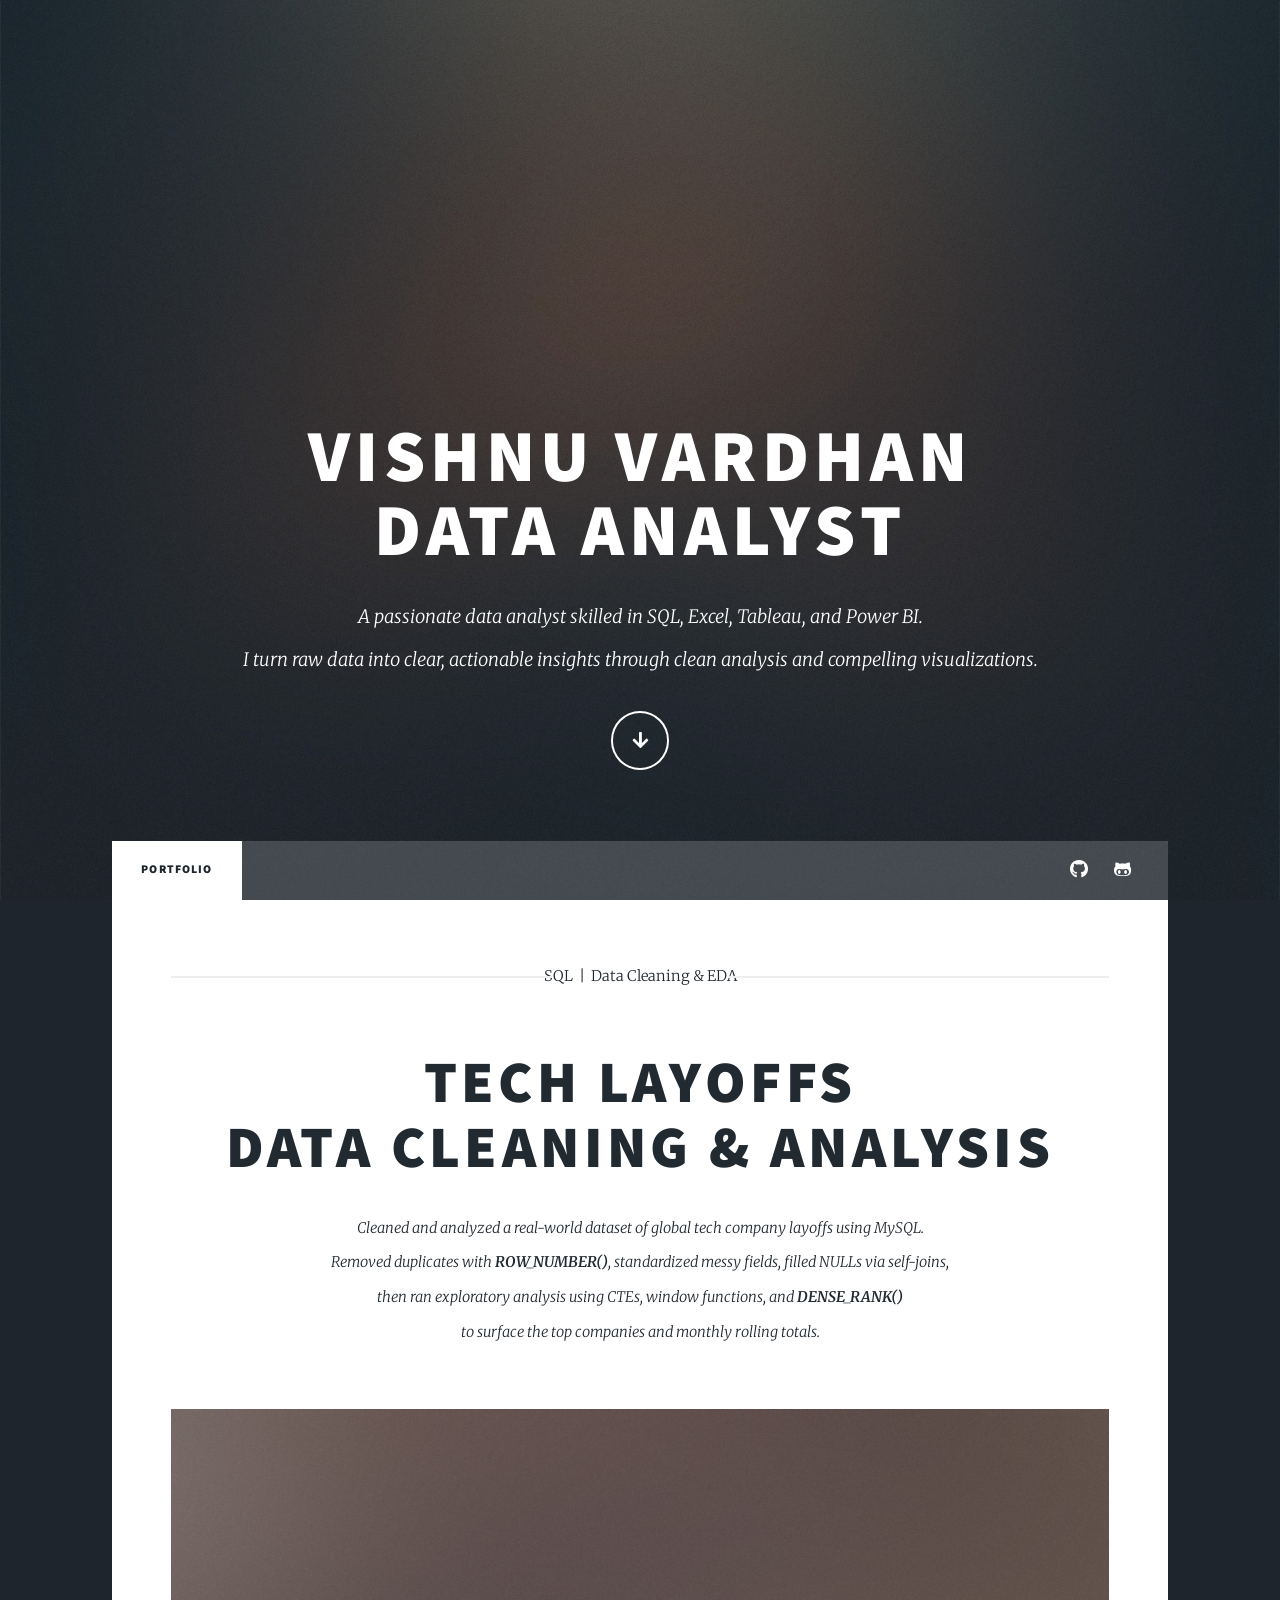
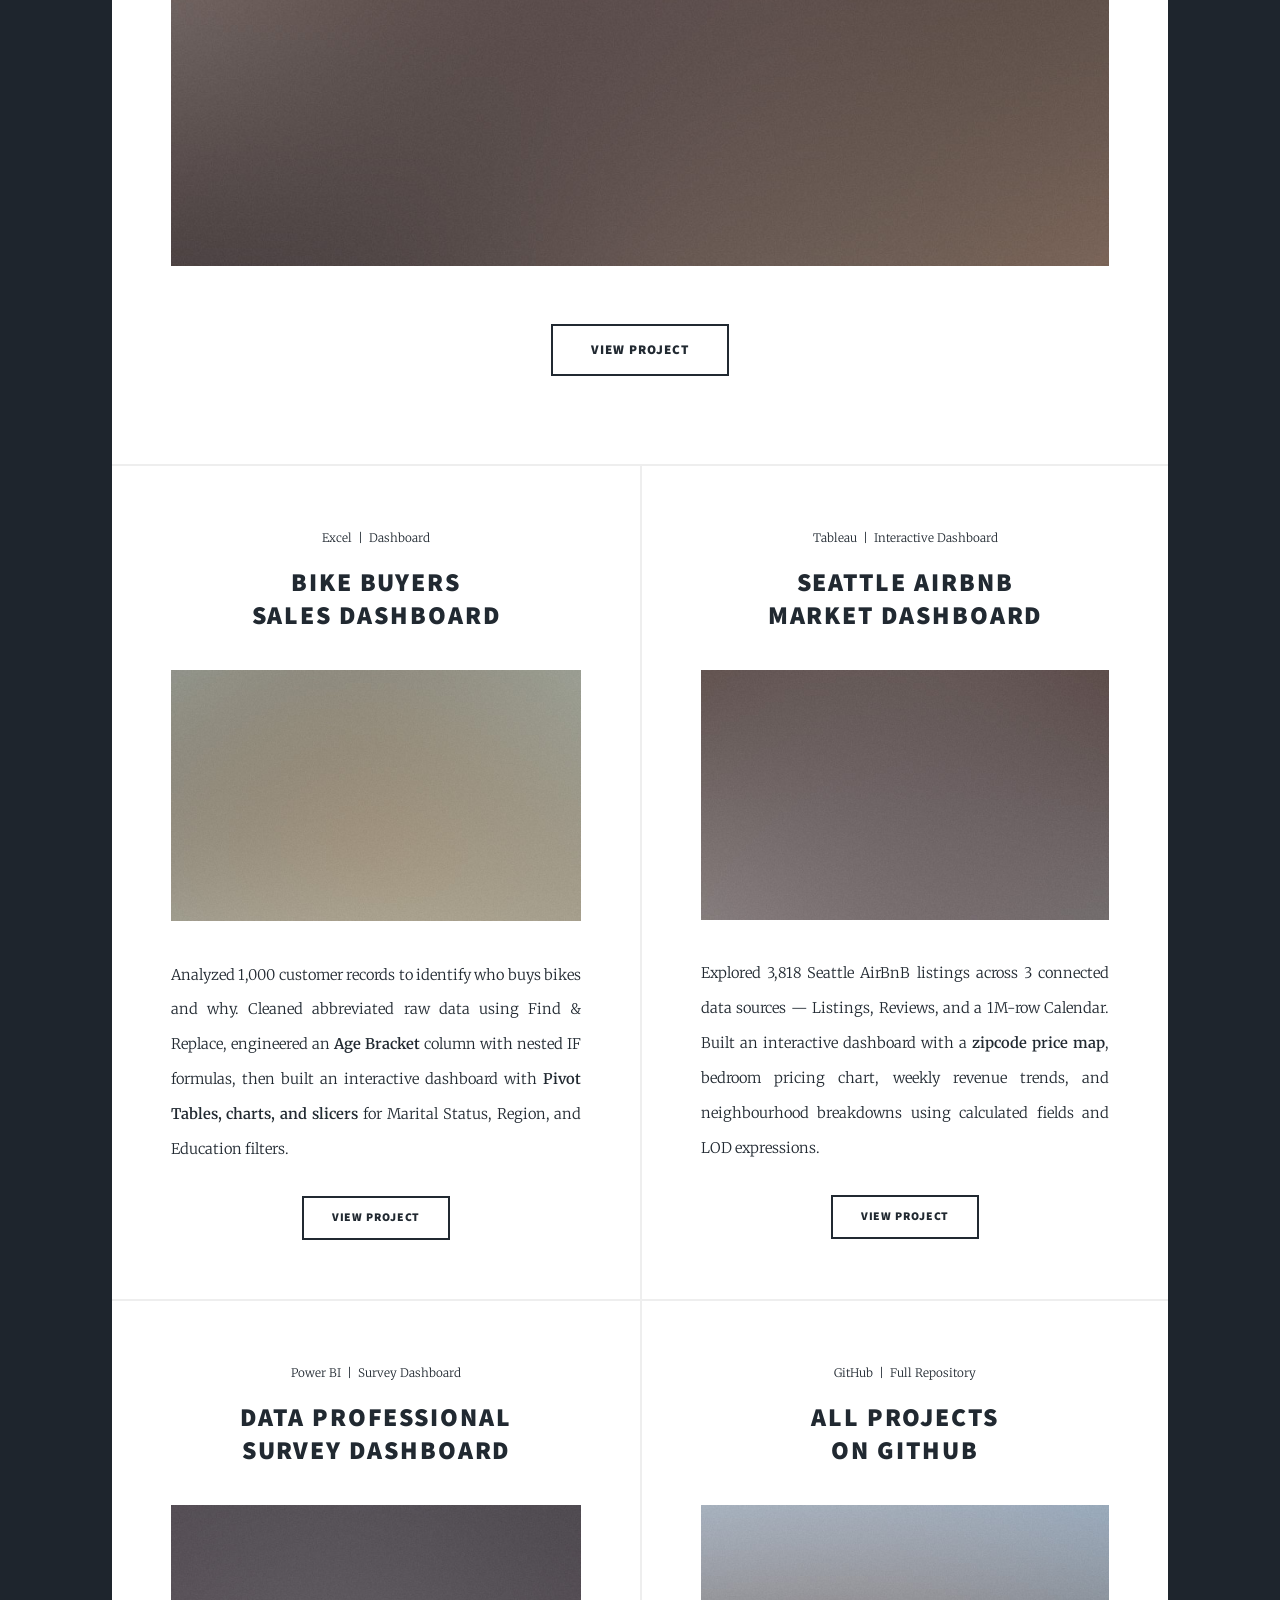
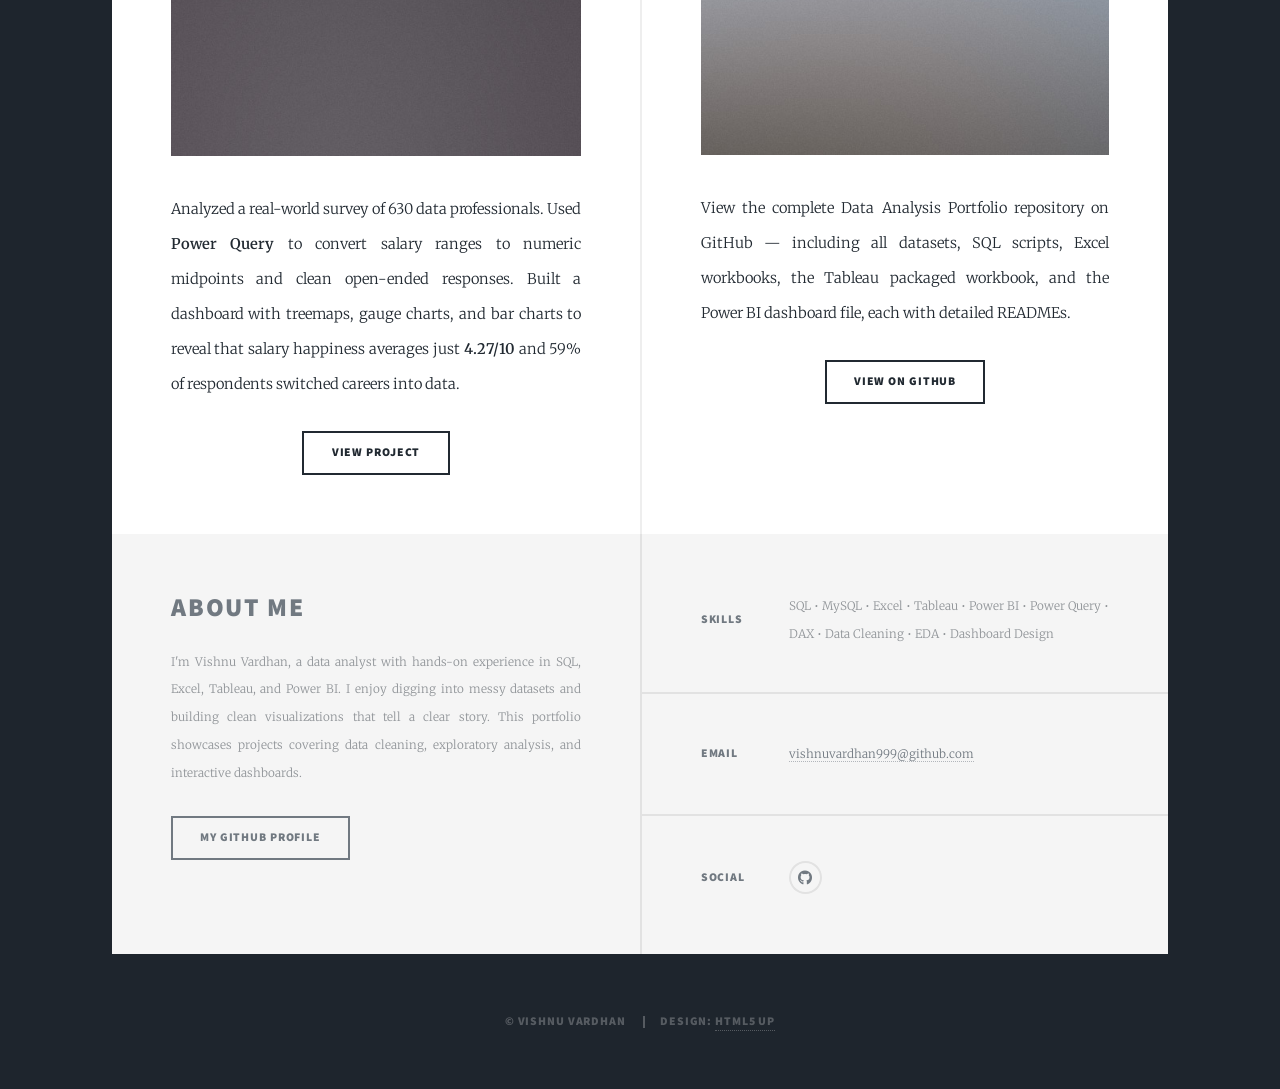
==== index.html @ 69af5f1f "Initial commit: Vishnu Vardhan data analyst portfolio website" ====
<!DOCTYPE HTML>
<!--
	Massively by HTML5 UP
	html5up.net | @ajlkn
	Free for personal and commercial use under the CCA 3.0 license (html5up.net/license)
	Customized for Vishnu Vardhan's Data Analysis Portfolio
-->
<html>
	<head>
		<title>Vishnu Vardhan | Data Analyst Portfolio</title>
		<meta charset="utf-8" />
		<meta name="viewport" content="width=device-width, initial-scale=1, user-scalable=no" />
		<meta name="description" content="Data Analyst Portfolio of Vishnu Vardhan — SQL, Excel, Tableau, Power BI projects." />
		<link rel="stylesheet" href="assets/css/main.css" />
		<noscript><link rel="stylesheet" href="assets/css/noscript.css" /></noscript>
	</head>
	<body class="is-preload">

		<!-- Wrapper -->
			<div id="wrapper" class="fade-in">

				<!-- Intro -->
					<div id="intro">
						<h1>Vishnu Vardhan<br />
						Data Analyst</h1>
						<p>A passionate data analyst skilled in SQL, Excel, Tableau, and Power BI.<br />
						I turn raw data into clear, actionable insights through clean analysis and compelling visualizations.</p>
						<ul class="actions">
							<li><a href="#header" class="button icon solid solo fa-arrow-down scrolly">View My Work</a></li>
						</ul>
					</div>

				<!-- Header -->
					<header id="header">
						<a href="index.html" class="logo">Vishnu Vardhan</a>
					</header>

				<!-- Nav -->
					<nav id="nav">
						<ul class="links">
							<li class="active"><a href="index.html">Portfolio</a></li>
						</ul>
						<ul class="icons">
							<li><a href="https://github.com/vishnuvardhan999-hub" target="_blank" class="icon brands fa-github"><span class="label">GitHub</span></a></li>
							<li><a href="https://github.com/vishnuvardhan999-hub/Data-Analysis-Portfolio" target="_blank" class="icon brands fa-github-alt"><span class="label">Portfolio Repo</span></a></li>
						</ul>
					</nav>

				<!-- Main -->
					<div id="main">

						<!-- Featured Post — SQL Project -->
							<article class="post featured">
								<header class="major">
									<span class="date">SQL &nbsp;|&nbsp; Data Cleaning &amp; EDA</span>
									<h2><a href="https://github.com/vishnuvardhan999-hub/Data-Analysis-Portfolio/tree/main/sql" target="_blank">Tech Layoffs<br />Data Cleaning &amp; Analysis</a></h2>
									<p>Cleaned and analyzed a real-world dataset of global tech company layoffs using MySQL.<br />
									Removed duplicates with <strong>ROW_NUMBER()</strong>, standardized messy fields, filled NULLs via self-joins,<br />
									then ran exploratory analysis using CTEs, window functions, and <strong>DENSE_RANK()</strong><br />
									to surface the top companies and monthly rolling totals.</p>
								</header>
								<a href="https://github.com/vishnuvardhan999-hub/Data-Analysis-Portfolio/tree/main/sql" target="_blank" class="image main"><img src="images/pic01.jpg" alt="SQL Data Cleaning Project" /></a>
								<ul class="actions special">
									<li><a href="https://github.com/vishnuvardhan999-hub/Data-Analysis-Portfolio/tree/main/sql" target="_blank" class="button large">View Project</a></li>
								</ul>
							</article>

						<!-- Posts Grid — Other 3 Projects -->
							<section class="posts">

								<!-- Excel Project -->
								<article>
									<header>
										<span class="date">Excel &nbsp;|&nbsp; Dashboard</span>
										<h2><a href="https://github.com/vishnuvardhan999-hub/Data-Analysis-Portfolio/tree/main/excel" target="_blank">Bike Buyers<br />Sales Dashboard</a></h2>
									</header>
									<a href="https://github.com/vishnuvardhan999-hub/Data-Analysis-Portfolio/tree/main/excel" target="_blank" class="image fit"><img src="images/pic02.jpg" alt="Excel Bike Buyers Dashboard" /></a>
									<p>Analyzed 1,000 customer records to identify who buys bikes and why. Cleaned abbreviated raw data using Find &amp; Replace, engineered an <strong>Age Bracket</strong> column with nested IF formulas, then built an interactive dashboard with <strong>Pivot Tables, charts, and slicers</strong> for Marital Status, Region, and Education filters.</p>
									<ul class="actions special">
										<li><a href="https://github.com/vishnuvardhan999-hub/Data-Analysis-Portfolio/tree/main/excel" target="_blank" class="button">View Project</a></li>
									</ul>
								</article>

								<!-- Tableau Project -->
								<article>
									<header>
										<span class="date">Tableau &nbsp;|&nbsp; Interactive Dashboard</span>
										<h2><a href="https://github.com/vishnuvardhan999-hub/Data-Analysis-Portfolio/tree/main/tableau" target="_blank">Seattle AirBnB<br />Market Dashboard</a></h2>
									</header>
									<a href="https://github.com/vishnuvardhan999-hub/Data-Analysis-Portfolio/tree/main/tableau" target="_blank" class="image fit"><img src="images/pic03.jpg" alt="Tableau AirBnB Dashboard" /></a>
									<p>Explored 3,818 Seattle AirBnB listings across 3 connected data sources — Listings, Reviews, and a 1M-row Calendar. Built an interactive dashboard with a <strong>zipcode price map</strong>, bedroom pricing chart, weekly revenue trends, and neighbourhood breakdowns using calculated fields and LOD expressions.</p>
									<ul class="actions special">
										<li><a href="https://github.com/vishnuvardhan999-hub/Data-Analysis-Portfolio/tree/main/tableau" target="_blank" class="button">View Project</a></li>
									</ul>
								</article>

								<!-- Power BI Project -->
								<article>
									<header>
										<span class="date">Power BI &nbsp;|&nbsp; Survey Dashboard</span>
										<h2><a href="https://github.com/vishnuvardhan999-hub/Data-Analysis-Portfolio/tree/main/power%20bi" target="_blank">Data Professional<br />Survey Dashboard</a></h2>
									</header>
									<a href="https://github.com/vishnuvardhan999-hub/Data-Analysis-Portfolio/tree/main/power%20bi" target="_blank" class="image fit"><img src="images/pic04.jpg" alt="Power BI Survey Dashboard" /></a>
									<p>Analyzed a real-world survey of 630 data professionals. Used <strong>Power Query</strong> to convert salary ranges to numeric midpoints and clean open-ended responses. Built a dashboard with treemaps, gauge charts, and bar charts to reveal that salary happiness averages just <strong>4.27/10</strong> and 59% of respondents switched careers into data.</p>
									<ul class="actions special">
										<li><a href="https://github.com/vishnuvardhan999-hub/Data-Analysis-Portfolio/tree/main/power%20bi" target="_blank" class="button">View Project</a></li>
									</ul>
								</article>

								<!-- GitHub Repo Card -->
								<article>
									<header>
										<span class="date">GitHub &nbsp;|&nbsp; Full Repository</span>
										<h2><a href="https://github.com/vishnuvardhan999-hub/Data-Analysis-Portfolio" target="_blank">All Projects<br />on GitHub</a></h2>
									</header>
									<a href="https://github.com/vishnuvardhan999-hub/Data-Analysis-Portfolio" target="_blank" class="image fit"><img src="images/pic05.jpg" alt="GitHub Portfolio" /></a>
									<p>View the complete Data Analysis Portfolio repository on GitHub — including all datasets, SQL scripts, Excel workbooks, the Tableau packaged workbook, and the Power BI dashboard file, each with detailed READMEs.</p>
									<ul class="actions special">
										<li><a href="https://github.com/vishnuvardhan999-hub/Data-Analysis-Portfolio" target="_blank" class="button">View on GitHub</a></li>
									</ul>
								</article>

							</section>

					</div>

				<!-- Footer -->
					<footer id="footer">
						<section>
							<h2>About Me</h2>
							<p>I'm Vishnu Vardhan, a data analyst with hands-on experience in SQL, Excel, Tableau, and Power BI. I enjoy digging into messy datasets and building clean visualizations that tell a clear story. This portfolio showcases projects covering data cleaning, exploratory analysis, and interactive dashboards.</p>
							<ul class="actions">
								<li><a href="https://github.com/vishnuvardhan999-hub" target="_blank" class="button">My GitHub Profile</a></li>
							</ul>
						</section>
						<section class="split contact">
							<section>
								<h3>Skills</h3>
								<p>SQL &bull; MySQL &bull; Excel &bull; Tableau &bull; Power BI &bull; Power Query &bull; DAX &bull; Data Cleaning &bull; EDA &bull; Dashboard Design</p>
							</section>
							<section>
								<h3>Email</h3>
								<p><a href="mailto:vishnuvardhan999@github.com">vishnuvardhan999@github.com</a></p>
							</section>
							<section>
								<h3>Social</h3>
								<ul class="icons alt">
									<li><a href="https://github.com/vishnuvardhan999-hub" target="_blank" class="icon brands alt fa-github"><span class="label">GitHub</span></a></li>
								</ul>
							</section>
						</section>
					</footer>

				<!-- Copyright -->
					<div id="copyright">
						<ul>
							<li>&copy; Vishnu Vardhan</li>
							<li>Design: <a href="https://html5up.net">HTML5 UP</a></li>
						</ul>
					</div>

			</div>

		<!-- Scripts -->
			<script src="assets/js/jquery.min.js"></script>
			<script src="assets/js/jquery.scrollex.min.js"></script>
			<script src="assets/js/jquery.scrolly.min.js"></script>
			<script src="assets/js/browser.min.js"></script>
			<script src="assets/js/breakpoints.min.js"></script>
			<script src="assets/js/util.js"></script>
			<script src="assets/js/main.js"></script>

	</body>
</html>
---- assets/css/main.css ----
@import url(fontawesome-all.min.css);
@import url("https://fonts.googleapis.com/css?family=Merriweather:300,700,300italic,700italic|Source+Sans+Pro:900");

/*
	Massively by HTML5 UP
	html5up.net | @ajlkn
	Free for personal and commercial use under the CCA 3.0 license (html5up.net/license)
*/

html, body, div, span, applet, object,
iframe, h1, h2, h3, h4, h5, h6, p, blockquote,
pre, a, abbr, acronym, address, big, cite,
code, del, dfn, em, img, ins, kbd, q, s, samp,
small, strike, strong, sub, sup, tt, var, b,
u, i, center, dl, dt, dd, ol, ul, li, fieldset,
form, label, legend, table, caption, tbody,
tfoot, thead, tr, th, td, article, aside,
canvas, details, embed, figure, figcaption,
footer, header, hgroup, menu, nav, output, ruby,
section, summary, time, mark, audio, video {
	margin: 0;
	padding: 0;
	border: 0;
	font-size: 100%;
	font: inherit;
	vertical-align: baseline;}

article, aside, details, figcaption, figure,
footer, header, hgroup, menu, nav, section {
	display: block;}

body {
	line-height: 1;
}

ol, ul {
	list-style: none;
}

blockquote, q {
	quotes: none;
}

	blockquote:before, blockquote:after, q:before, q:after {
		content: '';
		content: none;
	}

table {
	border-collapse: collapse;
	border-spacing: 0;
}

body {
	-webkit-text-size-adjust: none;
}

mark {
	background-color: transparent;
	color: inherit;
}

input::-moz-focus-inner {
	border: 0;
	padding: 0;
}

input, select, textarea {
	-moz-appearance: none;
	-webkit-appearance: none;
	-ms-appearance: none;
	appearance: none;
}

/* Basic */

	@-ms-viewport {
		width: device-width;
	}

	body {
		-ms-overflow-style: scrollbar;
	}

	@media screen and (max-width: 480px) {

		html, body {
			min-width: 320px;
		}

	}

	html {
		box-sizing: border-box;
	}

	*, *:before, *:after {
		box-sizing: inherit;
	}

	body {
		background-color: #1e252d;
	}

		body.is-preload *, body.is-preload *:before, body.is-preload *:after {
			-moz-animation: none !important;
			-webkit-animation: none !important;
			-ms-animation: none !important;
			animation: none !important;
			-moz-transition: none !important;
			-webkit-transition: none !important;
			-ms-transition: none !important;
			transition: none !important;
		}

/* Type */

	html {
		font-size: 16pt;
	}

		@media screen and (max-width: 1680px) {

			html {
				font-size: 12pt;
			}

		}

		@media screen and (max-width: 1280px) {

			html {
				font-size: 11pt;
			}

		}

		@media screen and (max-width: 360px) {

			html {
				font-size: 10pt;
			}

		}

	body {
		color: #212931;
	}

	body, input, select, textarea {
		font-family: "Merriweather", Georgia, serif;
		font-weight: 300;
		font-size: 1rem;
		line-height: 2.375;
	}

	a {
		-moz-transition: color 0.2s ease-in-out, background-color 0.2s ease-in-out, border-color 0.2s ease-in-out, box-shadow 0.2s ease-in-out;
		-webkit-transition: color 0.2s ease-in-out, background-color 0.2s ease-in-out, border-color 0.2s ease-in-out, box-shadow 0.2s ease-in-out;
		-ms-transition: color 0.2s ease-in-out, background-color 0.2s ease-in-out, border-color 0.2s ease-in-out, box-shadow 0.2s ease-in-out;
		transition: color 0.2s ease-in-out, background-color 0.2s ease-in-out, border-color 0.2s ease-in-out, box-shadow 0.2s ease-in-out;
		border-bottom: dotted 1px;
		text-decoration: none;
	}

		a:hover {
			border-bottom-color: transparent;
		}

	strong, b {
		font-weight: 600;
	}

	em, i {
		font-style: italic;
	}

	p {
		text-align: justify;
		margin: 0 0 2rem 0;
	}

	h1, h2, h3, h4, h5, h6 {
		font-family: "Source Sans Pro", Helvetica, sans-serif;
		font-weight: 900;
		line-height: 1.5;
		letter-spacing: 0.075em;
		text-transform: uppercase;
		margin: 0 0 1rem 0;
	}

		h1 a, h2 a, h3 a, h4 a, h5 a, h6 a {
			border-bottom: 0;
			color: inherit;
			text-decoration: none;
		}

	h1 {
		font-size: 4rem;
		line-height: 1.1;
		margin: 0 0 2rem 0;
	}

	h2 {
		font-size: 1.75rem;
		line-height: 1.3;
		margin: 0 0 1.5rem 0;
	}

	h3 {
		font-size: 1.25rem;
		margin: 0 0 1.5rem 0;
	}

	h4 {
		font-size: 1rem;
	}

	h5 {
		font-size: 0.9rem;
	}

	h6 {
		font-size: 0.8rem;
	}

	sub {
		font-size: 0.8rem;
		position: relative;
		top: 0.5rem;
	}

	sup {
		font-size: 0.8rem;
		position: relative;
		top: -0.5rem;
	}

	blockquote {
		border-left: solid 4px;
		font-style: italic;
		margin: 0 0 2rem 0;
		padding: 0.5rem 0 0.5rem 2rem;
	}

	code {
		border: solid 2px;
		font-family: "Courier New", monospace;
		font-size: 0.9rem;
		margin: 0 0.25rem;
		padding: 0.25rem 0.65rem;
	}

	pre {
		-webkit-overflow-scrolling: touch;
		font-family: "Courier New", monospace;
		font-size: 0.9rem;
		margin: 0 0 2rem 0;
	}

		pre code {
			display: block;
			line-height: 1.75;
			padding: 1rem 1.5rem;
			overflow-x: auto;
		}

	hr {
		border: 0;
		border-bottom: solid 2px;
		margin: 3rem 0;
	}

		hr.major {
			margin: 5rem 0;
		}

	.align-left {
		text-align: left;
	}

	.align-center {
		text-align: center;
	}

	.align-right {
		text-align: right;
	}

	input, select, textarea {
		color: #212931;
	}

	a {
		color: #212931;
		border-bottom-color: rgba(33, 41, 49, 0.5);
	}

		a:hover {
			border-bottom-color: transparent;
			color: #18bfef !important;
		}

	strong, b {
		color: #212931;
	}

	h1, h2, h3, h4, h5, h6 {
		color: #212931;
	}

	blockquote {
		border-left-color: #eeeeee;
	}

	code {
		background: rgba(220, 220, 220, 0.25);
		border-color: #eeeeee;
	}

	hr {
		border-bottom-color: #eeeeee;
	}

/* Row */

	.row {
		display: flex;
		flex-wrap: wrap;
		box-sizing: border-box;
		align-items: stretch;
	}

		.row > * {
			box-sizing: border-box;
		}

		.row.gtr-uniform > * > :last-child {
			margin-bottom: 0;
		}

		.row.aln-left {
			justify-content: flex-start;
		}

		.row.aln-center {
			justify-content: center;
		}

		.row.aln-right {
			justify-content: flex-end;
		}

		.row.aln-top {
			align-items: flex-start;
		}

		.row.aln-middle {
			align-items: center;
		}

		.row.aln-bottom {
			align-items: flex-end;
		}

		.row > .imp {
			order: -1;
		}

		.row > .col-1 {
			width: 8.33333%;
		}

		.row > .off-1 {
			margin-left: 8.33333%;
		}

		.row > .col-2 {
			width: 16.66667%;
		}

		.row > .off-2 {
			margin-left: 16.66667%;
		}

		.row > .col-3 {
			width: 25%;
		}

		.row > .off-3 {
			margin-left: 25%;
		}

		.row > .col-4 {
			width: 33.33333%;
		}

		.row > .off-4 {
			margin-left: 33.33333%;
		}

		.row > .col-5 {
			width: 41.66667%;
		}

		.row > .off-5 {
			margin-left: 41.66667%;
		}

		.row > .col-6 {
			width: 50%;
		}

		.row > .off-6 {
			margin-left: 50%;
		}

		.row > .col-7 {
			width: 58.33333%;
		}

		.row > .off-7 {
			margin-left: 58.33333%;
		}

		.row > .col-8 {
			width: 66.66667%;
		}

		.row > .off-8 {
			margin-left: 66.66667%;
		}

		.row > .col-9 {
			width: 75%;
		}

		.row > .off-9 {
			margin-left: 75%;
		}

		.row > .col-10 {
			width: 83.33333%;
		}

		.row > .off-10 {
			margin-left: 83.33333%;
		}

		.row > .col-11 {
			width: 91.66667%;
		}

		.row > .off-11 {
			margin-left: 91.66667%;
		}

		.row > .col-12 {
			width: 100%;
		}

		.row > .off-12 {
			margin-left: 100%;
		}

		.row.gtr-0 {
			margin-top: 0;
			margin-left: 0rem;
		}

			.row.gtr-0 > * {
				padding: 0 0 0 0rem;
			}

			.row.gtr-0.gtr-uniform {
				margin-top: 0rem;
			}

				.row.gtr-0.gtr-uniform > * {
					padding-top: 0rem;
				}

		.row.gtr-25 {
			margin-top: 0;
			margin-left: -0.375rem;
		}

			.row.gtr-25 > * {
				padding: 0 0 0 0.375rem;
			}

			.row.gtr-25.gtr-uniform {
				margin-top: -0.375rem;
			}

				.row.gtr-25.gtr-uniform > * {
					padding-top: 0.375rem;
				}

		.row.gtr-50 {
			margin-top: 0;
			margin-left: -0.75rem;
		}

			.row.gtr-50 > * {
				padding: 0 0 0 0.75rem;
			}

			.row.gtr-50.gtr-uniform {
				margin-top: -0.75rem;
			}

				.row.gtr-50.gtr-uniform > * {
					padding-top: 0.75rem;
				}

		.row {
			margin-top: 0;
			margin-left: -1.5rem;
		}

			.row > * {
				padding: 0 0 0 1.5rem;
			}

			.row.gtr-uniform {
				margin-top: -1.5rem;
			}

				.row.gtr-uniform > * {
					padding-top: 1.5rem;
				}

		.row.gtr-150 {
			margin-top: 0;
			margin-left: -2.25rem;
		}

			.row.gtr-150 > * {
				padding: 0 0 0 2.25rem;
			}

			.row.gtr-150.gtr-uniform {
				margin-top: -2.25rem;
			}

				.row.gtr-150.gtr-uniform > * {
					padding-top: 2.25rem;
				}

		.row.gtr-200 {
			margin-top: 0;
			margin-left: -3rem;
		}

			.row.gtr-200 > * {
				padding: 0 0 0 3rem;
			}

			.row.gtr-200.gtr-uniform {
				margin-top: -3rem;
			}

				.row.gtr-200.gtr-uniform > * {
					padding-top: 3rem;
				}

		@media screen and (max-width: 1680px) {

			.row {
				display: flex;
				flex-wrap: wrap;
				box-sizing: border-box;
				align-items: stretch;
			}

				.row > * {
					box-sizing: border-box;
				}

				.row.gtr-uniform > * > :last-child {
					margin-bottom: 0;
				}

				.row.aln-left {
					justify-content: flex-start;
				}

				.row.aln-center {
					justify-content: center;
				}

				.row.aln-right {
					justify-content: flex-end;
				}

				.row.aln-top {
					align-items: flex-start;
				}

				.row.aln-middle {
					align-items: center;
				}

				.row.aln-bottom {
					align-items: flex-end;
				}

				.row > .imp-xlarge {
					order: -1;
				}

				.row > .col-1-xlarge {
					width: 8.33333%;
				}

				.row > .off-1-xlarge {
					margin-left: 8.33333%;
				}

				.row > .col-2-xlarge {
					width: 16.66667%;
				}

				.row > .off-2-xlarge {
					margin-left: 16.66667%;
				}

				.row > .col-3-xlarge {
					width: 25%;
				}

				.row > .off-3-xlarge {
					margin-left: 25%;
				}

				.row > .col-4-xlarge {
					width: 33.33333%;
				}

				.row > .off-4-xlarge {
					margin-left: 33.33333%;
				}

				.row > .col-5-xlarge {
					width: 41.66667%;
				}

				.row > .off-5-xlarge {
					margin-left: 41.66667%;
				}

				.row > .col-6-xlarge {
					width: 50%;
				}

				.row > .off-6-xlarge {
					margin-left: 50%;
				}

				.row > .col-7-xlarge {
					width: 58.33333%;
				}

				.row > .off-7-xlarge {
					margin-left: 58.33333%;
				}

				.row > .col-8-xlarge {
					width: 66.66667%;
				}

				.row > .off-8-xlarge {
					margin-left: 66.66667%;
				}

				.row > .col-9-xlarge {
					width: 75%;
				}

				.row > .off-9-xlarge {
					margin-left: 75%;
				}

				.row > .col-10-xlarge {
					width: 83.33333%;
				}

				.row > .off-10-xlarge {
					margin-left: 83.33333%;
				}

				.row > .col-11-xlarge {
					width: 91.66667%;
				}

				.row > .off-11-xlarge {
					margin-left: 91.66667%;
				}

				.row > .col-12-xlarge {
					width: 100%;
				}

				.row > .off-12-xlarge {
					margin-left: 100%;
				}

				.row.gtr-0 {
					margin-top: 0;
					margin-left: 0rem;
				}

					.row.gtr-0 > * {
						padding: 0 0 0 0rem;
					}

					.row.gtr-0.gtr-uniform {
						margin-top: 0rem;
					}

						.row.gtr-0.gtr-uniform > * {
							padding-top: 0rem;
						}

				.row.gtr-25 {
					margin-top: 0;
					margin-left: -0.375rem;
				}

					.row.gtr-25 > * {
						padding: 0 0 0 0.375rem;
					}

					.row.gtr-25.gtr-uniform {
						margin-top: -0.375rem;
					}

						.row.gtr-25.gtr-uniform > * {
							padding-top: 0.375rem;
						}

				.row.gtr-50 {
					margin-top: 0;
					margin-left: -0.75rem;
				}

					.row.gtr-50 > * {
						padding: 0 0 0 0.75rem;
					}

					.row.gtr-50.gtr-uniform {
						margin-top: -0.75rem;
					}

						.row.gtr-50.gtr-uniform > * {
							padding-top: 0.75rem;
						}

				.row {
					margin-top: 0;
					margin-left: -1.5rem;
				}

					.row > * {
						padding: 0 0 0 1.5rem;
					}

					.row.gtr-uniform {
						margin-top: -1.5rem;
					}

						.row.gtr-uniform > * {
							padding-top: 1.5rem;
						}

				.row.gtr-150 {
					margin-top: 0;
					margin-left: -2.25rem;
				}

					.row.gtr-150 > * {
						padding: 0 0 0 2.25rem;
					}

					.row.gtr-150.gtr-uniform {
						margin-top: -2.25rem;
					}

						.row.gtr-150.gtr-uniform > * {
							padding-top: 2.25rem;
						}

				.row.gtr-200 {
					margin-top: 0;
					margin-left: -3rem;
				}

					.row.gtr-200 > * {
						padding: 0 0 0 3rem;
					}

					.row.gtr-200.gtr-uniform {
						margin-top: -3rem;
					}

						.row.gtr-200.gtr-uniform > * {
							padding-top: 3rem;
						}

		}

		@media screen and (max-width: 1280px) {

			.row {
				display: flex;
				flex-wrap: wrap;
				box-sizing: border-box;
				align-items: stretch;
			}

				.row > * {
					box-sizing: border-box;
				}

				.row.gtr-uniform > * > :last-child {
					margin-bottom: 0;
				}

				.row.aln-left {
					justify-content: flex-start;
				}

				.row.aln-center {
					justify-content: center;
				}

				.row.aln-right {
					justify-content: flex-end;
				}

				.row.aln-top {
					align-items: flex-start;
				}

				.row.aln-middle {
					align-items: center;
				}

				.row.aln-bottom {
					align-items: flex-end;
				}

				.row > .imp-large {
					order: -1;
				}

				.row > .col-1-large {
					width: 8.33333%;
				}

				.row > .off-1-large {
					margin-left: 8.33333%;
				}

				.row > .col-2-large {
					width: 16.66667%;
				}

				.row > .off-2-large {
					margin-left: 16.66667%;
				}

				.row > .col-3-large {
					width: 25%;
				}

				.row > .off-3-large {
					margin-left: 25%;
				}

				.row > .col-4-large {
					width: 33.33333%;
				}

				.row > .off-4-large {
					margin-left: 33.33333%;
				}

				.row > .col-5-large {
					width: 41.66667%;
				}

				.row > .off-5-large {
					margin-left: 41.66667%;
				}

				.row > .col-6-large {
					width: 50%;
				}

				.row > .off-6-large {
					margin-left: 50%;
				}

				.row > .col-7-large {
					width: 58.33333%;
				}

				.row > .off-7-large {
					margin-left: 58.33333%;
				}

				.row > .col-8-large {
					width: 66.66667%;
				}

				.row > .off-8-large {
					margin-left: 66.66667%;
				}

				.row > .col-9-large {
					width: 75%;
				}

				.row > .off-9-large {
					margin-left: 75%;
				}

				.row > .col-10-large {
					width: 83.33333%;
				}

				.row > .off-10-large {
					margin-left: 83.33333%;
				}

				.row > .col-11-large {
					width: 91.66667%;
				}

				.row > .off-11-large {
					margin-left: 91.66667%;
				}

				.row > .col-12-large {
					width: 100%;
				}

				.row > .off-12-large {
					margin-left: 100%;
				}

				.row.gtr-0 {
					margin-top: 0;
					margin-left: 0rem;
				}

					.row.gtr-0 > * {
						padding: 0 0 0 0rem;
					}

					.row.gtr-0.gtr-uniform {
						margin-top: 0rem;
					}

						.row.gtr-0.gtr-uniform > * {
							padding-top: 0rem;
						}

				.row.gtr-25 {
					margin-top: 0;
					margin-left: -0.375rem;
				}

					.row.gtr-25 > * {
						padding: 0 0 0 0.375rem;
					}

					.row.gtr-25.gtr-uniform {
						margin-top: -0.375rem;
					}

						.row.gtr-25.gtr-uniform > * {
							padding-top: 0.375rem;
						}

				.row.gtr-50 {
					margin-top: 0;
					margin-left: -0.75rem;
				}

					.row.gtr-50 > * {
						padding: 0 0 0 0.75rem;
					}

					.row.gtr-50.gtr-uniform {
						margin-top: -0.75rem;
					}

						.row.gtr-50.gtr-uniform > * {
							padding-top: 0.75rem;
						}

				.row {
					margin-top: 0;
					margin-left: -1.5rem;
				}

					.row > * {
						padding: 0 0 0 1.5rem;
					}

					.row.gtr-uniform {
						margin-top: -1.5rem;
					}

						.row.gtr-uniform > * {
							padding-top: 1.5rem;
						}

				.row.gtr-150 {
					margin-top: 0;
					margin-left: -2.25rem;
				}

					.row.gtr-150 > * {
						padding: 0 0 0 2.25rem;
					}

					.row.gtr-150.gtr-uniform {
						margin-top: -2.25rem;
					}

						.row.gtr-150.gtr-uniform > * {
							padding-top: 2.25rem;
						}

				.row.gtr-200 {
					margin-top: 0;
					margin-left: -3rem;
				}

					.row.gtr-200 > * {
						padding: 0 0 0 3rem;
					}

					.row.gtr-200.gtr-uniform {
						margin-top: -3rem;
					}

						.row.gtr-200.gtr-uniform > * {
							padding-top: 3rem;
						}

		}

		@media screen and (max-width: 980px) {

			.row {
				display: flex;
				flex-wrap: wrap;
				box-sizing: border-box;
				align-items: stretch;
			}

				.row > * {
					box-sizing: border-box;
				}

				.row.gtr-uniform > * > :last-child {
					margin-bottom: 0;
				}

				.row.aln-left {
					justify-content: flex-start;
				}

				.row.aln-center {
					justify-content: center;
				}

				.row.aln-right {
					justify-content: flex-end;
				}

				.row.aln-top {
					align-items: flex-start;
				}

				.row.aln-middle {
					align-items: center;
				}

				.row.aln-bottom {
					align-items: flex-end;
				}

				.row > .imp-medium {
					order: -1;
				}

				.row > .col-1-medium {
					width: 8.33333%;
				}

				.row > .off-1-medium {
					margin-left: 8.33333%;
				}

				.row > .col-2-medium {
					width: 16.66667%;
				}

				.row > .off-2-medium {
					margin-left: 16.66667%;
				}

				.row > .col-3-medium {
					width: 25%;
				}

				.row > .off-3-medium {
					margin-left: 25%;
				}

				.row > .col-4-medium {
					width: 33.33333%;
				}

				.row > .off-4-medium {
					margin-left: 33.33333%;
				}

				.row > .col-5-medium {
					width: 41.66667%;
				}

				.row > .off-5-medium {
					margin-left: 41.66667%;
				}

				.row > .col-6-medium {
					width: 50%;
				}

				.row > .off-6-medium {
					margin-left: 50%;
				}

				.row > .col-7-medium {
					width: 58.33333%;
				}

				.row > .off-7-medium {
					margin-left: 58.33333%;
				}

				.row > .col-8-medium {
					width: 66.66667%;
				}

				.row > .off-8-medium {
					margin-left: 66.66667%;
				}

				.row > .col-9-medium {
					width: 75%;
				}

				.row > .off-9-medium {
					margin-left: 75%;
				}

				.row > .col-10-medium {
					width: 83.33333%;
				}

				.row > .off-10-medium {
					margin-left: 83.33333%;
				}

				.row > .col-11-medium {
					width: 91.66667%;
				}

				.row > .off-11-medium {
					margin-left: 91.66667%;
				}

				.row > .col-12-medium {
					width: 100%;
				}

				.row > .off-12-medium {
					margin-left: 100%;
				}

				.row.gtr-0 {
					margin-top: 0;
					margin-left: 0rem;
				}

					.row.gtr-0 > * {
						padding: 0 0 0 0rem;
					}

					.row.gtr-0.gtr-uniform {
						margin-top: 0rem;
					}

						.row.gtr-0.gtr-uniform > * {
							padding-top: 0rem;
						}

				.row.gtr-25 {
					margin-top: 0;
					margin-left: -0.375rem;
				}

					.row.gtr-25 > * {
						padding: 0 0 0 0.375rem;
					}

					.row.gtr-25.gtr-uniform {
						margin-top: -0.375rem;
					}

						.row.gtr-25.gtr-uniform > * {
							padding-top: 0.375rem;
						}

				.row.gtr-50 {
					margin-top: 0;
					margin-left: -0.75rem;
				}

					.row.gtr-50 > * {
						padding: 0 0 0 0.75rem;
					}

					.row.gtr-50.gtr-uniform {
						margin-top: -0.75rem;
					}

						.row.gtr-50.gtr-uniform > * {
							padding-top: 0.75rem;
						}

				.row {
					margin-top: 0;
					margin-left: -1.5rem;
				}

					.row > * {
						padding: 0 0 0 1.5rem;
					}

					.row.gtr-uniform {
						margin-top: -1.5rem;
					}

						.row.gtr-uniform > * {
							padding-top: 1.5rem;
						}

				.row.gtr-150 {
					margin-top: 0;
					margin-left: -2.25rem;
				}

					.row.gtr-150 > * {
						padding: 0 0 0 2.25rem;
					}

					.row.gtr-150.gtr-uniform {
						margin-top: -2.25rem;
					}

						.row.gtr-150.gtr-uniform > * {
							padding-top: 2.25rem;
						}

				.row.gtr-200 {
					margin-top: 0;
					margin-left: -3rem;
				}

					.row.gtr-200 > * {
						padding: 0 0 0 3rem;
					}

					.row.gtr-200.gtr-uniform {
						margin-top: -3rem;
					}

						.row.gtr-200.gtr-uniform > * {
							padding-top: 3rem;
						}

		}

		@media screen and (max-width: 736px) {

			.row {
				display: flex;
				flex-wrap: wrap;
				box-sizing: border-box;
				align-items: stretch;
			}

				.row > * {
					box-sizing: border-box;
				}

				.row.gtr-uniform > * > :last-child {
					margin-bottom: 0;
				}

				.row.aln-left {
					justify-content: flex-start;
				}

				.row.aln-center {
					justify-content: center;
				}

				.row.aln-right {
					justify-content: flex-end;
				}

				.row.aln-top {
					align-items: flex-start;
				}

				.row.aln-middle {
					align-items: center;
				}

				.row.aln-bottom {
					align-items: flex-end;
				}

				.row > .imp-small {
					order: -1;
				}

				.row > .col-1-small {
					width: 8.33333%;
				}

				.row > .off-1-small {
					margin-left: 8.33333%;
				}

				.row > .col-2-small {
					width: 16.66667%;
				}

				.row > .off-2-small {
					margin-left: 16.66667%;
				}

				.row > .col-3-small {
					width: 25%;
				}

				.row > .off-3-small {
					margin-left: 25%;
				}

				.row > .col-4-small {
					width: 33.33333%;
				}

				.row > .off-4-small {
					margin-left: 33.33333%;
				}

				.row > .col-5-small {
					width: 41.66667%;
				}

				.row > .off-5-small {
					margin-left: 41.66667%;
				}

				.row > .col-6-small {
					width: 50%;
				}

				.row > .off-6-small {
					margin-left: 50%;
				}

				.row > .col-7-small {
					width: 58.33333%;
				}

				.row > .off-7-small {
					margin-left: 58.33333%;
				}

				.row > .col-8-small {
					width: 66.66667%;
				}

				.row > .off-8-small {
					margin-left: 66.66667%;
				}

				.row > .col-9-small {
					width: 75%;
				}

				.row > .off-9-small {
					margin-left: 75%;
				}

				.row > .col-10-small {
					width: 83.33333%;
				}

				.row > .off-10-small {
					margin-left: 83.33333%;
				}

				.row > .col-11-small {
					width: 91.66667%;
				}

				.row > .off-11-small {
					margin-left: 91.66667%;
				}

				.row > .col-12-small {
					width: 100%;
				}

				.row > .off-12-small {
					margin-left: 100%;
				}

				.row.gtr-0 {
					margin-top: 0;
					margin-left: 0rem;
				}

					.row.gtr-0 > * {
						padding: 0 0 0 0rem;
					}

					.row.gtr-0.gtr-uniform {
						margin-top: 0rem;
					}

						.row.gtr-0.gtr-uniform > * {
							padding-top: 0rem;
						}

				.row.gtr-25 {
					margin-top: 0;
					margin-left: -0.375rem;
				}

					.row.gtr-25 > * {
						padding: 0 0 0 0.375rem;
					}

					.row.gtr-25.gtr-uniform {
						margin-top: -0.375rem;
					}

						.row.gtr-25.gtr-uniform > * {
							padding-top: 0.375rem;
						}

				.row.gtr-50 {
					margin-top: 0;
					margin-left: -0.75rem;
				}

					.row.gtr-50 > * {
						padding: 0 0 0 0.75rem;
					}

					.row.gtr-50.gtr-uniform {
						margin-top: -0.75rem;
					}

						.row.gtr-50.gtr-uniform > * {
							padding-top: 0.75rem;
						}

				.row {
					margin-top: 0;
					margin-left: -1.5rem;
				}

					.row > * {
						padding: 0 0 0 1.5rem;
					}

					.row.gtr-uniform {
						margin-top: -1.5rem;
					}

						.row.gtr-uniform > * {
							padding-top: 1.5rem;
						}

				.row.gtr-150 {
					margin-top: 0;
					margin-left: -2.25rem;
				}

					.row.gtr-150 > * {
						padding: 0 0 0 2.25rem;
					}

					.row.gtr-150.gtr-uniform {
						margin-top: -2.25rem;
					}

						.row.gtr-150.gtr-uniform > * {
							padding-top: 2.25rem;
						}

				.row.gtr-200 {
					margin-top: 0;
					margin-left: -3rem;
				}

					.row.gtr-200 > * {
						padding: 0 0 0 3rem;
					}

					.row.gtr-200.gtr-uniform {
						margin-top: -3rem;
					}

						.row.gtr-200.gtr-uniform > * {
							padding-top: 3rem;
						}

		}

		@media screen and (max-width: 480px) {

			.row {
				display: flex;
				flex-wrap: wrap;
				box-sizing: border-box;
				align-items: stretch;
			}

				.row > * {
					box-sizing: border-box;
				}

				.row.gtr-uniform > * > :last-child {
					margin-bottom: 0;
				}

				.row.aln-left {
					justify-content: flex-start;
				}

				.row.aln-center {
					justify-content: center;
				}

				.row.aln-right {
					justify-content: flex-end;
				}

				.row.aln-top {
					align-items: flex-start;
				}

				.row.aln-middle {
					align-items: center;
				}

				.row.aln-bottom {
					align-items: flex-end;
				}

				.row > .imp-xsmall {
					order: -1;
				}

				.row > .col-1-xsmall {
					width: 8.33333%;
				}

				.row > .off-1-xsmall {
					margin-left: 8.33333%;
				}

				.row > .col-2-xsmall {
					width: 16.66667%;
				}

				.row > .off-2-xsmall {
					margin-left: 16.66667%;
				}

				.row > .col-3-xsmall {
					width: 25%;
				}

				.row > .off-3-xsmall {
					margin-left: 25%;
				}

				.row > .col-4-xsmall {
					width: 33.33333%;
				}

				.row > .off-4-xsmall {
					margin-left: 33.33333%;
				}

				.row > .col-5-xsmall {
					width: 41.66667%;
				}

				.row > .off-5-xsmall {
					margin-left: 41.66667%;
				}

				.row > .col-6-xsmall {
					width: 50%;
				}

				.row > .off-6-xsmall {
					margin-left: 50%;
				}

				.row > .col-7-xsmall {
					width: 58.33333%;
				}

				.row > .off-7-xsmall {
					margin-left: 58.33333%;
				}

				.row > .col-8-xsmall {
					width: 66.66667%;
				}

				.row > .off-8-xsmall {
					margin-left: 66.66667%;
				}

				.row > .col-9-xsmall {
					width: 75%;
				}

				.row > .off-9-xsmall {
					margin-left: 75%;
				}

				.row > .col-10-xsmall {
					width: 83.33333%;
				}

				.row > .off-10-xsmall {
					margin-left: 83.33333%;
				}

				.row > .col-11-xsmall {
					width: 91.66667%;
				}

				.row > .off-11-xsmall {
					margin-left: 91.66667%;
				}

				.row > .col-12-xsmall {
					width: 100%;
				}

				.row > .off-12-xsmall {
					margin-left: 100%;
				}

				.row.gtr-0 {
					margin-top: 0;
					margin-left: 0rem;
				}

					.row.gtr-0 > * {
						padding: 0 0 0 0rem;
					}

					.row.gtr-0.gtr-uniform {
						margin-top: 0rem;
					}

						.row.gtr-0.gtr-uniform > * {
							padding-top: 0rem;
						}

				.row.gtr-25 {
					margin-top: 0;
					margin-left: -0.375rem;
				}

					.row.gtr-25 > * {
						padding: 0 0 0 0.375rem;
					}

					.row.gtr-25.gtr-uniform {
						margin-top: -0.375rem;
					}

						.row.gtr-25.gtr-uniform > * {
							padding-top: 0.375rem;
						}

				.row.gtr-50 {
					margin-top: 0;
					margin-left: -0.75rem;
				}

					.row.gtr-50 > * {
						padding: 0 0 0 0.75rem;
					}

					.row.gtr-50.gtr-uniform {
						margin-top: -0.75rem;
					}

						.row.gtr-50.gtr-uniform > * {
							padding-top: 0.75rem;
						}

				.row {
					margin-top: 0;
					margin-left: -1.5rem;
				}

					.row > * {
						padding: 0 0 0 1.5rem;
					}

					.row.gtr-uniform {
						margin-top: -1.5rem;
					}

						.row.gtr-uniform > * {
							padding-top: 1.5rem;
						}

				.row.gtr-150 {
					margin-top: 0;
					margin-left: -2.25rem;
				}

					.row.gtr-150 > * {
						padding: 0 0 0 2.25rem;
					}

					.row.gtr-150.gtr-uniform {
						margin-top: -2.25rem;
					}

						.row.gtr-150.gtr-uniform > * {
							padding-top: 2.25rem;
						}

				.row.gtr-200 {
					margin-top: 0;
					margin-left: -3rem;
				}

					.row.gtr-200 > * {
						padding: 0 0 0 3rem;
					}

					.row.gtr-200.gtr-uniform {
						margin-top: -3rem;
					}

						.row.gtr-200.gtr-uniform > * {
							padding-top: 3rem;
						}

		}

		@media screen and (max-width: 360px) {

			.row {
				display: flex;
				flex-wrap: wrap;
				box-sizing: border-box;
				align-items: stretch;
			}

				.row > * {
					box-sizing: border-box;
				}

				.row.gtr-uniform > * > :last-child {
					margin-bottom: 0;
				}

				.row.aln-left {
					justify-content: flex-start;
				}

				.row.aln-center {
					justify-content: center;
				}

				.row.aln-right {
					justify-content: flex-end;
				}

				.row.aln-top {
					align-items: flex-start;
				}

				.row.aln-middle {
					align-items: center;
				}

				.row.aln-bottom {
					align-items: flex-end;
				}

				.row > .imp-xxsmall {
					order: -1;
				}

				.row > .col-1-xxsmall {
					width: 8.33333%;
				}

				.row > .off-1-xxsmall {
					margin-left: 8.33333%;
				}

				.row > .col-2-xxsmall {
					width: 16.66667%;
				}

				.row > .off-2-xxsmall {
					margin-left: 16.66667%;
				}

				.row > .col-3-xxsmall {
					width: 25%;
				}

				.row > .off-3-xxsmall {
					margin-left: 25%;
				}

				.row > .col-4-xxsmall {
					width: 33.33333%;
				}

				.row > .off-4-xxsmall {
					margin-left: 33.33333%;
				}

				.row > .col-5-xxsmall {
					width: 41.66667%;
				}

				.row > .off-5-xxsmall {
					margin-left: 41.66667%;
				}

				.row > .col-6-xxsmall {
					width: 50%;
				}

				.row > .off-6-xxsmall {
					margin-left: 50%;
				}

				.row > .col-7-xxsmall {
					width: 58.33333%;
				}

				.row > .off-7-xxsmall {
					margin-left: 58.33333%;
				}

				.row > .col-8-xxsmall {
					width: 66.66667%;
				}

				.row > .off-8-xxsmall {
					margin-left: 66.66667%;
				}

				.row > .col-9-xxsmall {
					width: 75%;
				}

				.row > .off-9-xxsmall {
					margin-left: 75%;
				}

				.row > .col-10-xxsmall {
					width: 83.33333%;
				}

				.row > .off-10-xxsmall {
					margin-left: 83.33333%;
				}

				.row > .col-11-xxsmall {
					width: 91.66667%;
				}

				.row > .off-11-xxsmall {
					margin-left: 91.66667%;
				}

				.row > .col-12-xxsmall {
					width: 100%;
				}

				.row > .off-12-xxsmall {
					margin-left: 100%;
				}

				.row.gtr-0 {
					margin-top: 0;
					margin-left: 0rem;
				}

					.row.gtr-0 > * {
						padding: 0 0 0 0rem;
					}

					.row.gtr-0.gtr-uniform {
						margin-top: 0rem;
					}

						.row.gtr-0.gtr-uniform > * {
							padding-top: 0rem;
						}

				.row.gtr-25 {
					margin-top: 0;
					margin-left: -0.375rem;
				}

					.row.gtr-25 > * {
						padding: 0 0 0 0.375rem;
					}

					.row.gtr-25.gtr-uniform {
						margin-top: -0.375rem;
					}

						.row.gtr-25.gtr-uniform > * {
							padding-top: 0.375rem;
						}

				.row.gtr-50 {
					margin-top: 0;
					margin-left: -0.75rem;
				}

					.row.gtr-50 > * {
						padding: 0 0 0 0.75rem;
					}

					.row.gtr-50.gtr-uniform {
						margin-top: -0.75rem;
					}

						.row.gtr-50.gtr-uniform > * {
							padding-top: 0.75rem;
						}

				.row {
					margin-top: 0;
					margin-left: -1.5rem;
				}

					.row > * {
						padding: 0 0 0 1.5rem;
					}

					.row.gtr-uniform {
						margin-top: -1.5rem;
					}

						.row.gtr-uniform > * {
							padding-top: 1.5rem;
						}

				.row.gtr-150 {
					margin-top: 0;
					margin-left: -2.25rem;
				}

					.row.gtr-150 > * {
						padding: 0 0 0 2.25rem;
					}

					.row.gtr-150.gtr-uniform {
						margin-top: -2.25rem;
					}

						.row.gtr-150.gtr-uniform > * {
							padding-top: 2.25rem;
						}

				.row.gtr-200 {
					margin-top: 0;
					margin-left: -3rem;
				}

					.row.gtr-200 > * {
						padding: 0 0 0 3rem;
					}

					.row.gtr-200.gtr-uniform {
						margin-top: -3rem;
					}

						.row.gtr-200.gtr-uniform > * {
							padding-top: 3rem;
						}

		}

/* Box */

	.box {
		border: solid 2px;
		margin-bottom: 2rem;
		padding: 1.5rem;
	}

		.box > :last-child,
		.box > :last-child > :last-child,
		.box > :last-child > :last-child > :last-child {
			margin-bottom: 0;
		}

		.box.alt {
			border: 0;
			border-radius: 0;
			padding: 0;
		}

	.box {
		border-color: #eeeeee;
	}

/* Button */

	input[type="submit"],
	input[type="reset"],
	input[type="button"],
	button,
	.button {
		-moz-appearance: none;
		-webkit-appearance: none;
		-ms-appearance: none;
		appearance: none;
		-moz-transition: background-color 0.2s ease-in-out, box-shadow 0.2s ease-in-out, color 0.2s ease-in-out;
		-webkit-transition: background-color 0.2s ease-in-out, box-shadow 0.2s ease-in-out, color 0.2s ease-in-out;
		-ms-transition: background-color 0.2s ease-in-out, box-shadow 0.2s ease-in-out, color 0.2s ease-in-out;
		transition: background-color 0.2s ease-in-out, box-shadow 0.2s ease-in-out, color 0.2s ease-in-out;
		border: 0;
		border-radius: 0;
		cursor: pointer;
		display: inline-block;
		font-family: "Source Sans Pro", Helvetica, sans-serif;
		font-size: 0.8rem;
		font-weight: 900;
		letter-spacing: 0.075em;
		height: 3rem;
		line-height: 3rem;
		padding: 0 2rem;
		text-align: center;
		text-decoration: none;
		text-transform: uppercase;
		white-space: nowrap;
	}

		input[type="submit"].icon:before,
		input[type="reset"].icon:before,
		input[type="button"].icon:before,
		button.icon:before,
		.button.icon:before {
			margin-right: 0.5rem;
		}

		input[type="submit"].icon.solo,
		input[type="reset"].icon.solo,
		input[type="button"].icon.solo,
		button.icon.solo,
		.button.icon.solo {
			position: relative;
			width: 4rem;
			height: 4rem;
			line-height: 4rem;
			border-radius: 4rem;
			text-indent: 4rem;
			overflow: hidden;
			padding: 0;
			white-space: nowrap;
		}

			input[type="submit"].icon.solo:before,
			input[type="reset"].icon.solo:before,
			input[type="button"].icon.solo:before,
			button.icon.solo:before,
			.button.icon.solo:before {
				position: absolute;
				display: block;
				top: 0;
				left: 0;
				width: inherit;
				height: inherit;
				line-height: inherit;
				font-size: 1.25rem;
				margin-right: 0;
				text-align: center;
				text-indent: 0;
			}

		input[type="submit"].fit,
		input[type="reset"].fit,
		input[type="button"].fit,
		button.fit,
		.button.fit {
			width: 100%;
		}

		input[type="submit"].small,
		input[type="reset"].small,
		input[type="button"].small,
		button.small,
		.button.small {
			font-size: 0.7rem;
			height: 2.5rem;
			line-height: 2.5rem;
			padding: 0 1.5rem;
		}

		input[type="submit"].large,
		input[type="reset"].large,
		input[type="button"].large,
		button.large,
		.button.large {
			font-size: 0.9rem;
			height: 3.5rem;
			line-height: 3.5rem;
			padding: 0 2.75rem;
		}

		@media screen and (max-width: 980px) {

			input[type="submit"],
			input[type="reset"],
			input[type="button"],
			button,
			.button {
				font-size: 0.9rem;
				height: 3.25rem;
				line-height: 3.25rem;
			}

				input[type="submit"].large,
				input[type="reset"].large,
				input[type="button"].large,
				button.large,
				.button.large {
					font-size: 1rem;
					height: 3.75rem;
					line-height: 3.75rem;
				}

		}

		input[type="submit"].disabled, input[type="submit"]:disabled,
		input[type="reset"].disabled,
		input[type="reset"]:disabled,
		input[type="button"].disabled,
		input[type="button"]:disabled,
		button.disabled,
		button:disabled,
		.button.disabled,
		.button:disabled {
			pointer-events: none;
			opacity: 0.25;
		}

	input[type="submit"],
	input[type="reset"],
	input[type="button"],
	button,
	.button {
		background-color: transparent;
		box-shadow: inset 0 0 0 2px #212931;
		color: #212931 !important;
	}

		input[type="submit"]:hover,
		input[type="reset"]:hover,
		input[type="button"]:hover,
		button:hover,
		.button:hover {
			box-shadow: inset 0 0 0 2px #18bfef;
			color: #18bfef !important;
		}

		input[type="submit"].primary,
		input[type="reset"].primary,
		input[type="button"].primary,
		button.primary,
		.button.primary {
			background-color: #212931;
			box-shadow: none;
			color: #ffffff !important;
		}

			input[type="submit"].primary:hover,
			input[type="reset"].primary:hover,
			input[type="button"].primary:hover,
			button.primary:hover,
			.button.primary:hover {
				background-color: #18bfef;
			}

/* Form */

	form {
		margin: 0 0 2rem 0;
	}

		form > :last-child {
			margin-bottom: 0;
		}

		form > .fields {
			display: -moz-flex;
			display: -webkit-flex;
			display: -ms-flex;
			display: flex;
			-moz-flex-wrap: wrap;
			-webkit-flex-wrap: wrap;
			-ms-flex-wrap: wrap;
			flex-wrap: wrap;
			width: calc(100% + 3rem);
			margin: -1.5rem 0 2rem -1.5rem;
		}

			form > .fields > .field {
				-moz-flex-grow: 0;
				-webkit-flex-grow: 0;
				-ms-flex-grow: 0;
				flex-grow: 0;
				-moz-flex-shrink: 0;
				-webkit-flex-shrink: 0;
				-ms-flex-shrink: 0;
				flex-shrink: 0;
				padding: 1.5rem 0 0 1.5rem;
				width: calc(100% - 1.5rem);
			}

				form > .fields > .field.half {
					width: calc(50% - 0.75rem);
				}

				form > .fields > .field.third {
					width: calc(100%/3 - 0.5rem);
				}

				form > .fields > .field.quarter {
					width: calc(25% - 0.375rem);
				}

		@media screen and (max-width: 480px) {

			form > .fields {
				width: calc(100% + 3rem);
				margin: -1.5rem 0 2rem -1.5rem;
			}

				form > .fields > .field {
					padding: 1.5rem 0 0 1.5rem;
					width: calc(100% - 1.5rem);
				}

					form > .fields > .field.half {
						width: calc(100% - 1.5rem);
					}

					form > .fields > .field.third {
						width: calc(100% - 1.5rem);
					}

					form > .fields > .field.quarter {
						width: calc(100% - 1.5rem);
					}

		}

	label {
		display: block;
		font-family: "Source Sans Pro", Helvetica, sans-serif;
		font-weight: 900;
		line-height: 1.5;
		letter-spacing: 0.075em;
		font-size: 0.8rem;
		text-transform: uppercase;
		margin: 0 0 0.75rem 0;
	}

		@media screen and (max-width: 980px) {

			label {
				font-size: 0.9rem;
			}

		}

	input[type="text"],
	input[type="password"],
	input[type="email"],
	select,
	textarea {
		-moz-appearance: none;
		-webkit-appearance: none;
		-ms-appearance: none;
		appearance: none;
		background: transparent;
		border-radius: 0;
		border: solid 2px;
		color: inherit;
		display: block;
		outline: 0;
		padding: 0 1rem;
		text-decoration: none;
		width: 100%;
	}

		input[type="text"]:invalid,
		input[type="password"]:invalid,
		input[type="email"]:invalid,
		select:invalid,
		textarea:invalid {
			box-shadow: none;
		}

	select {
		background-size: 1.25rem;
		background-repeat: no-repeat;
		background-position: calc(100% - 1rem) center;
		height: 3rem;
		padding-right: 3rem;
		text-overflow: ellipsis;
	}

		select:focus::-ms-value {
			background-color: transparent;
		}

		select::-ms-expand {
			display: none;
		}

	input[type="text"],
	input[type="password"],
	input[type="email"],
	select {
		height: 3rem;
	}

	textarea {
		padding: 0.75rem 1rem;
	}

	input[type="checkbox"],
	input[type="radio"] {
		-moz-appearance: none;
		-webkit-appearance: none;
		-ms-appearance: none;
		appearance: none;
		display: block;
		float: left;
		margin-right: -2rem;
		opacity: 0;
		width: 1rem;
		z-index: -1;
	}

		input[type="checkbox"] + label,
		input[type="radio"] + label {
			text-decoration: none;
			cursor: pointer;
			display: inline-block;
			font-size: 1rem;
			letter-spacing: 0;
			font-family: "Merriweather", Georgia, serif;
			text-transform: none;
			font-weight: 300;
			padding-left: 2.8rem;
			padding-right: 1rem;
			position: relative;
		}

			input[type="checkbox"] + label:before,
			input[type="radio"] + label:before {
				-moz-osx-font-smoothing: grayscale;
				-webkit-font-smoothing: antialiased;
				display: inline-block;
				font-style: normal;
				font-variant: normal;
				text-rendering: auto;
				line-height: 1;
				text-transform: none !important;
				font-family: 'Font Awesome 5 Free';
				font-weight: 900;
			}

			input[type="checkbox"] + label:before,
			input[type="radio"] + label:before {
				border-radius: 0;
				border: solid 2px;
				content: '';
				display: inline-block;
				font-size: 0.8rem;
				height: 1.8rem;
				left: 0;
				line-height: 1.65rem;
				position: absolute;
				text-align: center;
				top: -0.125rem;
				width: 1.8rem;
			}

		input[type="checkbox"]:checked + label:before,
		input[type="radio"]:checked + label:before {
			content: '\f00c';
		}

	input[type="checkbox"] + label:before {
		border-radius: 0;
	}

	input[type="radio"] + label:before {
		border-radius: 100%;
	}

	::-webkit-input-placeholder {
		opacity: 1.0;
	}

	:-moz-placeholder {
		opacity: 1.0;
	}

	::-moz-placeholder {
		opacity: 1.0;
	}

	:-ms-input-placeholder {
		opacity: 1.0;
	}

	label {
		color: #212931;
	}

	input[type="text"],
	input[type="password"],
	input[type="email"],
	select,
	textarea {
		border-color: #eeeeee;
	}

		input[type="text"]:focus,
		input[type="password"]:focus,
		input[type="email"]:focus,
		select:focus,
		textarea:focus {
			border-color: #18bfef;
		}

	select {
		background-image: url("data:image/svg+xml;charset=utf8,%3Csvg xmlns='http://www.w3.org/2000/svg' width='40' height='40' preserveAspectRatio='none' viewBox='0 0 40 40'%3E%3Cpath d='M9.4,12.3l10.4,10.4l10.4-10.4c0.2-0.2,0.5-0.4,0.9-0.4c0.3,0,0.6,0.1,0.9,0.4l3.3,3.3c0.2,0.2,0.4,0.5,0.4,0.9 c0,0.4-0.1,0.6-0.4,0.9L20.7,31.9c-0.2,0.2-0.5,0.4-0.9,0.4c-0.3,0-0.6-0.1-0.9-0.4L4.3,17.3c-0.2-0.2-0.4-0.5-0.4-0.9 c0-0.4,0.1-0.6,0.4-0.9l3.3-3.3c0.2-0.2,0.5-0.4,0.9-0.4S9.1,12.1,9.4,12.3z' fill='%23eeeeee' /%3E%3C/svg%3E");
	}

		select option {
			background-color: #ffffff;
			color: #212931;
		}

	.select-wrapper:before {
		color: #eeeeee;
	}

	input[type="checkbox"] + label,
	input[type="radio"] + label {
		color: #212931;
	}

		input[type="checkbox"] + label:before,
		input[type="radio"] + label:before {
			border-color: #eeeeee;
		}

	input[type="checkbox"]:checked + label:before,
	input[type="radio"]:checked + label:before {
		background-color: #212931;
		border-color: #212931;
		color: #ffffff;
	}

	input[type="checkbox"]:focus + label:before,
	input[type="radio"]:focus + label:before {
		border-color: #18bfef;
	}

	::-webkit-input-placeholder {
		color: #909498 !important;
	}

	:-moz-placeholder {
		color: #909498 !important;
	}

	::-moz-placeholder {
		color: #909498 !important;
	}

	:-ms-input-placeholder {
		color: #909498 !important;
	}

	.formerize-placeholder {
		color: #909498 !important;
	}

/* Icon */

	.icon {
		text-decoration: none;
		border-bottom: none;
		position: relative;
	}

		.icon:before {
			-moz-osx-font-smoothing: grayscale;
			-webkit-font-smoothing: antialiased;
			display: inline-block;
			font-style: normal;
			font-variant: normal;
			text-rendering: auto;
			line-height: 1;
			text-transform: none !important;
			font-family: 'Font Awesome 5 Free';
			font-weight: 400;
		}

		.icon > .label {
			display: none;
		}

		.icon:before {
			line-height: inherit;
		}

		.icon.solid:before {
			font-weight: 900;
		}

		.icon.brands:before {
			font-family: 'Font Awesome 5 Brands';
		}

/* Image */

	.image {
		border: 0;
		display: inline-block;
		position: relative;
	}

		.image img {
			display: block;
		}

		.image.left, .image.right {
			max-width: 40%;
		}

			.image.left img, .image.right img {
				width: 100%;
			}

		.image.left {
			float: left;
			margin: 0 2rem 2rem 0;
			top: 0.75rem;
		}

		.image.right {
			float: right;
			margin: 0 0 2rem 2rem;
			top: 0.75rem;
		}

		.image.fit {
			display: block;
			margin: 2.5rem 0;
			width: 100%;
		}

			.image.fit:first-child {
				margin-top: 0;
			}

			.image.fit img {
				width: 100%;
			}

		.image.main {
			display: block;
			margin: 4rem 0;
			width: 100%;
		}

			.image.main:first-child {
				margin-top: 0;
			}

			.image.main img {
				width: 100%;
			}

		@media screen and (max-width: 736px) {

			.image.fit {
				margin: 2rem 0;
			}

			.image.main {
				margin: 2rem 0;
			}

		}

	a.image {
		overflow: hidden;
	}

		a.image img {
			-moz-transition: -moz-transform 0.2s ease-out;
			-webkit-transition: -webkit-transform 0.2s ease-out;
			-ms-transition: -ms-transform 0.2s ease-out;
			transition: transform 0.2s ease-out;
		}

		a.image:hover img {
			-moz-transform: scale(1.05);
			-webkit-transform: scale(1.05);
			-ms-transform: scale(1.05);
			transform: scale(1.05);
		}

/* Actions */

	ul.actions {
		display: -moz-flex;
		display: -webkit-flex;
		display: -ms-flex;
		display: flex;
		cursor: default;
		list-style: none;
		margin-left: -1rem;
		padding-left: 0;
	}

		ul.actions li {
			padding: 0 0 0 1rem;
			vertical-align: middle;
		}

		ul.actions.special {
			-moz-justify-content: center;
			-webkit-justify-content: center;
			-ms-justify-content: center;
			justify-content: center;
			width: 100%;
			margin-left: 0;
		}

			ul.actions.special li:first-child {
				padding-left: 0;
			}

		ul.actions.stacked {
			-moz-flex-direction: column;
			-webkit-flex-direction: column;
			-ms-flex-direction: column;
			flex-direction: column;
			margin-left: 0;
		}

			ul.actions.stacked li {
				padding: 1.3rem 0 0 0;
			}

				ul.actions.stacked li:first-child {
					padding-top: 0;
				}

		ul.actions.fit {
			width: calc(100% + 1rem);
		}

			ul.actions.fit li {
				-moz-flex-grow: 1;
				-webkit-flex-grow: 1;
				-ms-flex-grow: 1;
				flex-grow: 1;
				-moz-flex-shrink: 1;
				-webkit-flex-shrink: 1;
				-ms-flex-shrink: 1;
				flex-shrink: 1;
				width: 100%;
			}

				ul.actions.fit li > * {
					width: 100%;
				}

			ul.actions.fit.stacked {
				width: 100%;
			}

		@media screen and (max-width: 480px) {

			ul.actions:not(.fixed) {
				-moz-flex-direction: column;
				-webkit-flex-direction: column;
				-ms-flex-direction: column;
				flex-direction: column;
				margin-left: 0;
				width: 100% !important;
			}

				ul.actions:not(.fixed) li {
					-moz-flex-grow: 1;
					-webkit-flex-grow: 1;
					-ms-flex-grow: 1;
					flex-grow: 1;
					-moz-flex-shrink: 1;
					-webkit-flex-shrink: 1;
					-ms-flex-shrink: 1;
					flex-shrink: 1;
					padding: 1rem 0 0 0;
					text-align: center;
					width: 100%;
				}

					ul.actions:not(.fixed) li > * {
						width: 100%;
					}

					ul.actions:not(.fixed) li:first-child {
						padding-top: 0;
					}

					ul.actions:not(.fixed) li input[type="submit"],
					ul.actions:not(.fixed) li input[type="reset"],
					ul.actions:not(.fixed) li input[type="button"],
					ul.actions:not(.fixed) li button,
					ul.actions:not(.fixed) li .button {
						width: 100%;
					}

						ul.actions:not(.fixed) li input[type="submit"].icon:before,
						ul.actions:not(.fixed) li input[type="reset"].icon:before,
						ul.actions:not(.fixed) li input[type="button"].icon:before,
						ul.actions:not(.fixed) li button.icon:before,
						ul.actions:not(.fixed) li .button.icon:before {
							margin-left: -0.5rem;
						}

		}

/* Icons */

	ul.icons {
		cursor: default;
		list-style: none;
		padding-left: 0;
	}

		ul.icons li {
			display: inline-block;
			padding: 0 0.5rem 0 0;
			vertical-align: middle;
		}

			ul.icons li:last-child {
				padding-right: 0;
			}

			ul.icons li .icon:before {
				width: 2.25rem;
				height: 2.25rem;
				line-height: 2.25rem;
				display: inline-block;
				text-align: center;
				border-radius: 100%;
				font-size: 1.25rem;
			}

		ul.icons.alt li .icon:before {
			-moz-transition: color 0.2s ease-in-out, background-color 0.2s ease-in-out, border-color 0.2s ease-in-out, box-shadow 0.2s ease-in-out;
			-webkit-transition: color 0.2s ease-in-out, background-color 0.2s ease-in-out, border-color 0.2s ease-in-out, box-shadow 0.2s ease-in-out;
			-ms-transition: color 0.2s ease-in-out, background-color 0.2s ease-in-out, border-color 0.2s ease-in-out, box-shadow 0.2s ease-in-out;
			transition: color 0.2s ease-in-out, background-color 0.2s ease-in-out, border-color 0.2s ease-in-out, box-shadow 0.2s ease-in-out;
			font-size: 1rem;
		}

/* List */

	ol {
		list-style: decimal;
		margin: 0 0 2rem 0;
		padding-left: 1.25rem;
	}

		ol li {
			padding-left: 0.25rem;
		}

	ul {
		list-style: disc;
		margin: 0 0 2rem 0;
		padding-left: 1rem;
	}

		ul li {
			padding-left: 0.5rem;
		}

		ul.divided {
			list-style: none;
			padding-left: 0;
		}

			ul.divided li {
				border-top: solid 1px;
				padding: 0.5rem 0;
			}

				ul.divided li:first-child {
					border-top: 0;
					padding-top: 0;
				}

	dl {
		margin: 0 0 2rem 0;
	}

		dl dt {
			display: block;
			font-weight: 600;
			margin: 0 0 1rem 0;
		}

		dl dd {
			margin-left: 2rem;
		}

	ul.divided li {
		border-top-color: #eeeeee;
	}

	ul.icons li a.icon:hover:before {
		color: #18bfef;
	}

	ul.icons.alt li .icon:before {
		box-shadow: inset 0 0 0 2px #eeeeee;
	}

	ul.icons.alt li a.icon:hover:before {
		box-shadow: inset 0 0 0 2px #18bfef;
	}

/* Section/Article */

	section.special, article.special {
		text-align: center;
	}

	header {
		cursor: default;
	}

		header > .date {
			display: block;
			font-size: 0.8rem;
			height: 1;
			margin: 0 0 1rem 0;
			position: relative;
		}

		header > p {
			font-style: italic;
		}

		header > h1 + p {
			font-size: 1.1rem;
			margin-top: -0.5rem;
			line-height: 2;
		}

		header > h2 + p {
			font-size: 1rem;
			margin-top: -0.75rem;
		}

		header > h3 + p {
			font-size: 0.9rem;
			margin-top: -0.75rem;
		}

		header > h4 + p {
			font-size: 0.8rem;
			margin-top: -0.75rem;
		}

		header.major {
			margin: 0 0 4rem 0;
			text-align: center;
		}

			header.major > :last-child {
				margin-bottom: 0;
			}

			header.major > p {
				margin-top: 0;
				text-align: center;
			}

			header.major > .date {
				font-size: 1rem;
				margin: 0 0 4rem 0;
			}

				header.major > .date:before, header.major > .date:after {
					content: '';
					display: block;
					position: absolute;
					top: 50%;
					width: calc(50% - 6rem);
					border-top: solid 2px;
				}

				header.major > .date:before {
					left: 0;
				}

				header.major > .date:after {
					right: 0;
				}

		@media screen and (max-width: 980px) {

			header br {
				display: none;
			}

		}

		@media screen and (max-width: 736px) {

			header.major {
				margin: 0 0 2rem 0;
			}

		}

	header.major .date:before, header.major .date:after {
		border-top-color: #eeeeee;
	}

/* Table */

	.table-wrapper {
		-webkit-overflow-scrolling: touch;
		overflow-x: auto;
	}

	table {
		margin: 0 0 2rem 0;
		width: 100%;
	}

		table tbody tr {
			border: solid 1px;
			border-left: 0;
			border-right: 0;
		}

		table td {
			padding: 0.75rem 0.75rem;
		}

		table th {
			font-family: "Source Sans Pro", Helvetica, sans-serif;
			font-size: 0.8rem;
			font-weight: 900;
			letter-spacing: 0.075em;
			line-height: 1.5;
			padding: 0 0.75rem 0.75rem 0.75rem;
			text-align: left;
			text-transform: uppercase;
		}

			@media screen and (max-width: 980px) {

				table th {
					font-size: 0.9rem;
				}

			}

		table thead {
			border-bottom: solid 2px;
		}

		table tfoot {
			border-top: solid 2px;
		}

		table.alt {
			border-collapse: separate;
		}

			table.alt tbody tr td {
				border: solid 1px;
				border-left-width: 0;
				border-top-width: 0;
			}

				table.alt tbody tr td:first-child {
					border-left-width: 1px;
				}

			table.alt tbody tr:first-child td {
				border-top-width: 1px;
			}

			table.alt thead {
				border-bottom: 0;
			}

			table.alt tfoot {
				border-top: 0;
			}

	table tbody tr {
		border-color: #eeeeee;
	}

		table tbody tr:nth-child(2n + 1) {
			background-color: rgba(220, 220, 220, 0.25);
		}

	table th {
		color: #212931;
	}

	table thead {
		border-bottom-color: #eeeeee;
	}

	table tfoot {
		border-top-color: #eeeeee;
	}

	table.alt tbody tr td {
		border-color: #eeeeee;
	}

/* Pagination */

	.pagination {
		display: -moz-inline-flex;
		display: -webkit-inline-flex;
		display: -ms-inline-flex;
		display: inline-flex;
		-moz-user-select: none;
		-webkit-user-select: none;
		-ms-user-select: none;
		user-select: none;
		cursor: default;
		list-style: none;
		margin: 0 0 2rem 2px;
		padding: 0;
	}

		.pagination a, .pagination span {
			-moz-transition: background-color 0.2s ease-in-out, border-color 0.2s ease-in-out, box-shadow 0.2s ease-in-out, color 0.2s ease-in-out;
			-webkit-transition: background-color 0.2s ease-in-out, border-color 0.2s ease-in-out, box-shadow 0.2s ease-in-out, color 0.2s ease-in-out;
			-ms-transition: background-color 0.2s ease-in-out, border-color 0.2s ease-in-out, box-shadow 0.2s ease-in-out, color 0.2s ease-in-out;
			transition: background-color 0.2s ease-in-out, border-color 0.2s ease-in-out, box-shadow 0.2s ease-in-out, color 0.2s ease-in-out;
			border: solid 2px;
			display: inline-block;
			font-family: "Source Sans Pro", Helvetica, sans-serif;
			font-size: 0.8rem;
			font-weight: 900;
			height: 3rem;
			letter-spacing: 0.075em;
			line-height: calc(3rem - 4px);
			margin-left: -2px;
			min-width: 3rem;
			position: relative;
			text-align: center;
			text-decoration: none;
			text-transform: uppercase;
		}

		.pagination .next, .pagination .previous {
			text-decoration: none;
			padding: 0 1.75rem;
		}

			.pagination .next:before, .pagination .previous:before {
				-moz-osx-font-smoothing: grayscale;
				-webkit-font-smoothing: antialiased;
				display: inline-block;
				font-style: normal;
				font-variant: normal;
				text-rendering: auto;
				line-height: 1;
				text-transform: none !important;
				font-family: 'Font Awesome 5 Free';
				font-weight: 900;
			}

			.pagination .next:before, .pagination .previous:before {
				display: inline-block;
				color: inherit !important;
				line-height: inherit;
			}

		.pagination .previous:before {
			content: '\f104';
			margin-right: 0.9375em;
		}

		.pagination .next:before {
			content: '\f105';
			float: right;
			margin-left: 0.9375em;
		}

		@media screen and (max-width: 980px) {

			.pagination a, .pagination span {
				font-size: 0.9rem;
			}

		}

		@media screen and (max-width: 480px) {

			.pagination .page, .pagination .extra {
				display: none;
			}

		}

	.pagination a, .pagination span {
		border-color: #eeeeee;
	}

	.pagination a {
		color: #212931 !important;
	}

		.pagination a:hover {
			color: #18bfef !important;
			border-color: #18bfef;
			z-index: 1;
		}

			.pagination a:hover + a,
			.pagination a:hover + span {
				border-left-color: #18bfef;
			}

		.pagination a.active {
			background-color: #eeeeee;
		}

	.pagination span {
		color: #eeeeee;
	}

/* Wrapper */

	#wrapper {
		-moz-transition: opacity 0.5s ease;
		-webkit-transition: opacity 0.5s ease;
		-ms-transition: opacity 0.5s ease;
		transition: opacity 0.5s ease;
		position: relative;
		z-index: 1;
		overflow: hidden;
	}

		#wrapper > .bg {
			position: absolute;
			top: 0;
			left: 0;
			width: 100%;
			height: 100%;
			background-color: #212931;
			background-image: url("../../images/overlay.png"), linear-gradient(0deg, rgba(0, 0, 0, 0.1), rgba(0, 0, 0, 0.1)), url("../../images/bg.jpg");
			background-size: auto,								auto,														100% auto;
			background-position: center,								center,														top center;
			background-repeat: repeat,								no-repeat,													no-repeat;
			background-attachment: scroll,								scroll,														scroll;
			z-index: -1;
		}

			#wrapper > .bg.fixed {
				position: fixed;
				width: 100vw;
				height: 100vh;
			}

		#wrapper.fade-in:before {
			pointer-events: none;
			-moz-transition: opacity 1s ease-in-out;
			-webkit-transition: opacity 1s ease-in-out;
			-ms-transition: opacity 1s ease-in-out;
			transition: opacity 1s ease-in-out;
			-moz-transition-delay: 0.75s;
			-webkit-transition-delay: 0.75s;
			-ms-transition-delay: 0.75s;
			transition-delay: 0.75s;
			background: #1e252d;
			content: '';
			display: block;
			height: 100%;
			left: 0;
			opacity: 0;
			position: fixed;
			top: 0;
			width: 100%;
		}

		body.is-preload #wrapper.fade-in:before {
			opacity: 1;
		}

		@media screen and (orientation: portrait) {

			#wrapper > .bg {
				background-size: auto,								auto,														auto 175%;
			}

		}

/* Intro */

	#intro {
		color: #ffffff;
		padding: 8rem 4rem 6rem 4rem ;
		-moz-align-items: center;
		-webkit-align-items: center;
		-ms-align-items: center;
		align-items: center;
		display: -moz-flex;
		display: -webkit-flex;
		display: -ms-flex;
		display: flex;
		-moz-flex-direction: column;
		-webkit-flex-direction: column;
		-ms-flex-direction: column;
		flex-direction: column;
		-moz-justify-content: -moz-flex-end;
		-webkit-justify-content: -webkit-flex-end;
		-ms-justify-content: -ms-flex-end;
		justify-content: flex-end;
		-moz-transition: opacity 1s ease, -moz-transform 1s ease;
		-webkit-transition: opacity 1s ease, -webkit-transform 1s ease;
		-ms-transition: opacity 1s ease, -ms-transform 1s ease;
		transition: opacity 1s ease, transform 1s ease;
		position: relative;
		cursor: default;
		text-align: center;
		z-index: 1;
		min-height: 100vh;
	}

		#intro input, #intro select, #intro textarea {
			color: #ffffff;
		}

		#intro a {
			color: #ffffff;
			border-bottom-color: rgba(255, 255, 255, 0.5);
		}

			#intro a:hover {
				border-bottom-color: transparent;
				color: #18bfef !important;
			}

		#intro strong, #intro b {
			color: #ffffff;
		}

		#intro h1, #intro h2, #intro h3, #intro h4, #intro h5, #intro h6 {
			color: #ffffff;
		}

		#intro blockquote {
			border-left-color: #ffffff;
		}

		#intro code {
			background: rgba(255, 255, 255, 0.075);
			border-color: #ffffff;
		}

		#intro hr {
			border-bottom-color: #ffffff;
		}

		#intro input[type="submit"],
		#intro input[type="reset"],
		#intro input[type="button"],
		#intro button,
		#intro .button {
			background-color: transparent;
			box-shadow: inset 0 0 0 2px #ffffff;
			color: #ffffff !important;
		}

			#intro input[type="submit"]:hover,
			#intro input[type="reset"]:hover,
			#intro input[type="button"]:hover,
			#intro button:hover,
			#intro .button:hover {
				box-shadow: inset 0 0 0 2px #18bfef;
				color: #18bfef !important;
			}

			#intro input[type="submit"].primary,
			#intro input[type="reset"].primary,
			#intro input[type="button"].primary,
			#intro button.primary,
			#intro .button.primary {
				background-color: #ffffff;
				box-shadow: none;
				color: #1e252d !important;
			}

				#intro input[type="submit"].primary:hover,
				#intro input[type="reset"].primary:hover,
				#intro input[type="button"].primary:hover,
				#intro button.primary:hover,
				#intro .button.primary:hover {
					background-color: #18bfef;
				}

		#intro h1 {
			font-size: 5rem;
			line-height: 1;
		}

		#intro p {
			font-size: 1.25rem;
			font-style: italic;
			margin-top: -0.25rem;
			text-align: center;
		}

		#intro + #header {
			margin-top: -20rem;
		}

			#intro + #header .logo {
				-moz-transform: translateY(2rem);
				-webkit-transform: translateY(2rem);
				-ms-transform: translateY(2rem);
				transform: translateY(2rem);
				opacity: 0;
				visibility: hidden;
			}

		#intro.hidden {
			pointer-events: none;
			-moz-transform: translateY(2rem);
			-webkit-transform: translateY(2rem);
			-ms-transform: translateY(2rem);
			transform: translateY(2rem);
			-moz-transition: opacity 0.5s ease, -moz-transform 0.5s ease, visibility 0.5s;
			-webkit-transition: opacity 0.5s ease, -webkit-transform 0.5s ease, visibility 0.5s;
			-ms-transition: opacity 0.5s ease, -ms-transform 0.5s ease, visibility 0.5s;
			transition: opacity 0.5s ease, transform 0.5s ease, visibility 0.5s;
			opacity: 0;
			visibility: hidden;
		}

			#intro.hidden + #header .logo {
				-moz-transform: translateY(0);
				-webkit-transform: translateY(0);
				-ms-transform: translateY(0);
				transform: translateY(0);
				opacity: 1;
				visibility: visible;
			}

		body.is-preload #intro {
			-moz-transform: translateY(2rem);
			-webkit-transform: translateY(2rem);
			-ms-transform: translateY(2rem);
			transform: translateY(2rem);
			opacity: 0;
		}

			body.is-preload #intro:not(.hidden) + #header + #nav {
				-moz-transform: translateY(4rem);
				-webkit-transform: translateY(4rem);
				-ms-transform: translateY(4rem);
				transform: translateY(4rem);
				opacity: 0;
			}

		@media screen and (max-width: 980px) {

			#intro {
				padding: 4rem 4rem 2rem 4rem ;
				min-height: 90vh;
			}

				#intro p br {
					display: none;
				}

				#intro + #header {
					margin-top: -14rem;
				}

		}

		@media screen and (max-width: 736px) {

			#intro {
				padding: 3rem 2rem 1rem 2rem ;
				min-height: 80vh;
			}

				#intro h1 {
					font-size: 3.25rem;
					line-height: 1.1;
					margin-bottom: 1rem;
				}

				#intro p {
					font-size: 1rem;
					margin-top: 0rem;
				}

				#intro .actions {
					display: none;
				}

		}

/* Header */

	#header {
		color: #ffffff;
		-moz-align-items: center;
		-webkit-align-items: center;
		-ms-align-items: center;
		align-items: center;
		display: -moz-flex;
		display: -webkit-flex;
		display: -ms-flex;
		display: flex;
		-moz-flex-direction: column;
		-webkit-flex-direction: column;
		-ms-flex-direction: column;
		flex-direction: column;
		-moz-justify-content: -moz-flex-end;
		-webkit-justify-content: -webkit-flex-end;
		-ms-justify-content: -ms-flex-end;
		justify-content: flex-end;
		pointer-events: none;
		-moz-user-select: none;
		-webkit-user-select: none;
		-ms-user-select: none;
		user-select: none;
		height: 20rem;
		padding-bottom: 8rem;
		position: relative;
		text-align: center;
		z-index: 2;
	}

		#header input, #header select, #header textarea {
			color: #ffffff;
		}

		#header a {
			color: #ffffff;
			border-bottom-color: rgba(255, 255, 255, 0.5);
		}

			#header a:hover {
				border-bottom-color: transparent;
				color: #18bfef !important;
			}

		#header strong, #header b {
			color: #ffffff;
		}

		#header h1, #header h2, #header h3, #header h4, #header h5, #header h6 {
			color: #ffffff;
		}

		#header blockquote {
			border-left-color: #ffffff;
		}

		#header code {
			background: rgba(255, 255, 255, 0.075);
			border-color: #ffffff;
		}

		#header hr {
			border-bottom-color: #ffffff;
		}

		#header .logo {
			-moz-transition: border-color 0.2s ease-in-out, color 0.2s ease-in-out, opacity 0.5s ease, -moz-transform 0.5s ease, visibility 0.5s;
			-webkit-transition: border-color 0.2s ease-in-out, color 0.2s ease-in-out, opacity 0.5s ease, -webkit-transform 0.5s ease, visibility 0.5s;
			-ms-transition: border-color 0.2s ease-in-out, color 0.2s ease-in-out, opacity 0.5s ease, -ms-transform 0.5s ease, visibility 0.5s;
			transition: border-color 0.2s ease-in-out, color 0.2s ease-in-out, opacity 0.5s ease, transform 0.5s ease, visibility 0.5s;
			pointer-events: auto;
			border-style: solid;
			border-color: #ffffff;
			border-width: 5px !important;
			font-family: "Source Sans Pro", Helvetica, sans-serif;
			font-size: 2.25rem;
			font-weight: 900;
			letter-spacing: 0.075em;
			line-height: 1;
			padding: 1rem 1.75rem;
			text-transform: uppercase;
			visibility: visible;
		}

			#header .logo:hover {
				border-color: #18bfef !important;
				color: #18bfef !important;
			}

		@media screen and (max-width: 980px) {

			#header {
				height: 14rem;
				padding-bottom: 4rem;
			}

		}

		@media screen and (max-width: 736px) {

			#header {
				padding-bottom: 3rem;
			}

				#header .logo {
					font-size: 1.75rem;
					border-width: 3px !important;
				}

		}

/* Nav */

	#nav {
		color: #ffffff;
		display: -moz-flex;
		display: -webkit-flex;
		display: -ms-flex;
		display: flex;
		-moz-transition: -moz-transform 1s ease, opacity 1s ease;
		-webkit-transition: -webkit-transform 1s ease, opacity 1s ease;
		-ms-transition: -ms-transform 1s ease, opacity 1s ease;
		transition: transform 1s ease, opacity 1s ease;
		background: rgba(255, 255, 255, 0.175);
		height: 4rem;
		line-height: 4rem;
		margin: -4rem auto 0 auto;
		overflow: hidden;
		padding: 0 2rem 0 0;
		position: relative;
		width: calc(100% - 4rem);
		max-width: 72rem;
		z-index: 2;
	}

		#nav ul.divided li {
			border-top-color: #ffffff;
		}

		#nav ul.icons li a.icon:hover:before {
			color: #18bfef;
		}

		#nav ul.icons.alt li .icon:before {
			box-shadow: inset 0 0 0 2px #ffffff;
		}

		#nav ul.icons.alt li a.icon:hover:before {
			box-shadow: inset 0 0 0 2px #18bfef;
		}

		#nav input, #nav select, #nav textarea {
			color: #ffffff;
		}

		#nav a {
			color: #ffffff;
			border-bottom-color: rgba(255, 255, 255, 0.5);
		}

			#nav a:hover {
				border-bottom-color: transparent;
				color: #18bfef !important;
			}

		#nav strong, #nav b {
			color: #ffffff;
		}

		#nav h1, #nav h2, #nav h3, #nav h4, #nav h5, #nav h6 {
			color: #ffffff;
		}

		#nav blockquote {
			border-left-color: #ffffff;
		}

		#nav code {
			background: rgba(255, 255, 255, 0.075);
			border-color: #ffffff;
		}

		#nav hr {
			border-bottom-color: #ffffff;
		}

		#nav ul.links {
			display: -moz-flex;
			display: -webkit-flex;
			display: -ms-flex;
			display: flex;
			-moz-flex-grow: 1;
			-webkit-flex-grow: 1;
			-ms-flex-grow: 1;
			flex-grow: 1;
			-moz-flex-shrink: 1;
			-webkit-flex-shrink: 1;
			-ms-flex-shrink: 1;
			flex-shrink: 1;
			font-family: "Source Sans Pro", Helvetica, sans-serif;
			font-weight: 900;
			letter-spacing: 0.075em;
			list-style: none;
			margin-bottom: 0;
			padding-left: 0;
			text-transform: uppercase;
		}

			#nav ul.links li {
				display: block;
				padding-left: 0;
			}

				#nav ul.links li a {
					-moz-transition: background-color 0.2s ease-in-out, color 0.2s ease-in-out;
					-webkit-transition: background-color 0.2s ease-in-out, color 0.2s ease-in-out;
					-ms-transition: background-color 0.2s ease-in-out, color 0.2s ease-in-out;
					transition: background-color 0.2s ease-in-out, color 0.2s ease-in-out;
					display: block;
					font-size: 0.8rem;
					outline: none;
					padding: 0 2rem;
				}

					#nav ul.links li a:hover {
						color: inherit !important;
						background-color: rgba(255, 255, 255, 0.1);
					}

				#nav ul.links li.active {
					background-color: #ffffff;
				}

					#nav ul.links li.active a {
						color: #1e252d;
					}

						#nav ul.links li.active a:hover {
							color: #18bfef !important;
						}

		#nav ul.icons {
			-moz-flex-grow: 0;
			-webkit-flex-grow: 0;
			-ms-flex-grow: 0;
			flex-grow: 0;
			-moz-flex-shrink: 0;
			-webkit-flex-shrink: 0;
			-ms-flex-shrink: 0;
			flex-shrink: 0;
			margin-bottom: 0;
		}

		@media screen and (max-width: 980px) {

			#nav {
				display: none;
			}

		}

/* Main */

	#main {
		background-color: #ffffff;
		position: relative;
		margin: 0 auto;
		width: calc(100% - 4rem);
		max-width: 72rem;
		z-index: 2;
	}

		#main > * {
			padding: 4rem 4rem 2rem 4rem ;
			border-top: solid 2px #eeeeee;
			margin: 0;
		}

			#main > *:first-child {
				border-top: 0;
			}

		#main > footer {
			text-align: center;
		}

		#main > .post {
			padding: 8rem 8rem 6rem 8rem ;
		}

			#main > .post header.major > .date {
				margin-top: -2rem;
			}

			#main > .post header.major > h1, #main > .post header.major h2 {
				font-size: 4rem;
				line-height: 1.1;
				margin: 0 0 2rem 0;
			}

			#main > .post.featured {
				text-align: center;
			}

			@media screen and (max-width: 1280px) {

				#main > .post {
					padding: 6rem 4rem 4rem 4rem ;
				}

			}

			@media screen and (max-width: 736px) {

				#main > .post {
					padding: 4rem 2rem 2rem 2rem ;
				}

					#main > .post header.major > .date {
						margin-top: -1rem;
						margin-bottom: 2rem;
					}

					#main > .post header.major > h1, #main > .post header.major h2 {
						font-size: 2.5rem;
						line-height: 1.2;
						margin: 0 0 1.5rem 0;
					}

			}

		#main > .posts {
			display: -moz-flex;
			display: -webkit-flex;
			display: -ms-flex;
			display: flex;
			-moz-flex-wrap: wrap;
			-webkit-flex-wrap: wrap;
			-ms-flex-wrap: wrap;
			flex-wrap: wrap;
			-moz-align-items: -moz-stretch;
			-webkit-align-items: -webkit-stretch;
			-ms-align-items: -ms-stretch;
			align-items: stretch;
			text-align: center;
			width: 100%;
			padding: 0;
		}

			#main > .posts > * {
				-moz-flex-shrink: 1;
				-webkit-flex-shrink: 1;
				-ms-flex-shrink: 1;
				flex-shrink: 1;
				-moz-flex-grow: 0;
				-webkit-flex-grow: 0;
				-ms-flex-grow: 0;
				flex-grow: 0;
			}

			#main > .posts > * {
				width: 50%;
			}

			#main > .posts > * {
				padding: 4rem;
				width: 50%;
			}

			#main > .posts > article {
				border-color: #eeeeee;
				border-left-width: 2px;
				border-style: solid;
				border-top-width: 2px;
				text-align: center;
			}

				#main > .posts > article > :last-child {
					margin-bottom: 0;
				}

				#main > .posts > article:nth-child(2n - 1) {
					border-left-width: 0;
				}

				#main > .posts > article:nth-child(-n + 2) {
					border-top-width: 0;
				}

			@media screen and (max-width: 980px) {

				#main > .posts > * {
					width: 50%;
				}

				#main > .posts > * {
					padding: 2.5rem;
					width: 50%;
				}

			}

			@media screen and (max-width: 736px) {

				#main > .posts > * {
					width: 100%;
				}

				#main > .posts > * {
					padding: 2rem;
					width: 100%;
				}

				#main > .posts > article:nth-child(2n - 1) {
					border-left-width: 2px;
				}

				#main > .posts > article:nth-child(-n + 2) {
					border-top-width: 2px;
				}

				#main > .posts > article:nth-child(n) {
					border-left-width: 0;
				}

				#main > .posts > article:nth-child(-n + 1) {
					border-top-width: 0;
				}

				#main > .posts > article .image {
					max-width: 25rem;
					margin-left: auto;
					margin-right: auto;
				}

			}

		@media screen and (max-width: 736px) {

			#main > * {
				padding: 2rem 2rem 0.1rem 2rem ;
			}

		}

		@media screen and (max-width: 480px) {

			#main {
				width: 100%;
			}

		}

/* Footer */

	#footer {
		color: #717981;
		display: -moz-flex;
		display: -webkit-flex;
		display: -ms-flex;
		display: flex;
		background-color: #f5f5f5;
		color: #909498;
		cursor: default;
		position: relative;
		margin: 0 auto;
		width: calc(100% - 4rem);
		max-width: 72rem;
		z-index: 2;
	}

		#footer input, #footer select, #footer textarea {
			color: #717981;
		}

		#footer a {
			color: #717981;
			border-bottom-color: rgba(113, 121, 129, 0.5);
		}

			#footer a:hover {
				border-bottom-color: transparent;
				color: #18bfef !important;
			}

		#footer strong, #footer b {
			color: #717981;
		}

		#footer h1, #footer h2, #footer h3, #footer h4, #footer h5, #footer h6 {
			color: #717981;
		}

		#footer blockquote {
			border-left-color: #e2e2e2;
		}

		#footer code {
			background: rgba(220, 220, 220, 0.5);
			border-color: #e2e2e2;
		}

		#footer hr {
			border-bottom-color: #e2e2e2;
		}

		#footer .box {
			border-color: #e2e2e2;
		}

		#footer input[type="submit"],
		#footer input[type="reset"],
		#footer input[type="button"],
		#footer button,
		#footer .button {
			background-color: transparent;
			box-shadow: inset 0 0 0 2px #717981;
			color: #717981 !important;
		}

			#footer input[type="submit"]:hover,
			#footer input[type="reset"]:hover,
			#footer input[type="button"]:hover,
			#footer button:hover,
			#footer .button:hover {
				box-shadow: inset 0 0 0 2px #18bfef;
				color: #18bfef !important;
			}

			#footer input[type="submit"].primary,
			#footer input[type="reset"].primary,
			#footer input[type="button"].primary,
			#footer button.primary,
			#footer .button.primary {
				background-color: #717981;
				box-shadow: none;
				color: #f5f5f5 !important;
			}

				#footer input[type="submit"].primary:hover,
				#footer input[type="reset"].primary:hover,
				#footer input[type="button"].primary:hover,
				#footer button.primary:hover,
				#footer .button.primary:hover {
					background-color: #18bfef;
				}

		#footer label {
			color: #717981;
		}

		#footer input[type="text"],
		#footer input[type="password"],
		#footer input[type="email"],
		#footer select,
		#footer textarea {
			border-color: #e2e2e2;
		}

			#footer input[type="text"]:focus,
			#footer input[type="password"]:focus,
			#footer input[type="email"]:focus,
			#footer select:focus,
			#footer textarea:focus {
				border-color: #18bfef;
			}

		#footer select {
			background-image: url("data:image/svg+xml;charset=utf8,%3Csvg xmlns='http://www.w3.org/2000/svg' width='40' height='40' preserveAspectRatio='none' viewBox='0 0 40 40'%3E%3Cpath d='M9.4,12.3l10.4,10.4l10.4-10.4c0.2-0.2,0.5-0.4,0.9-0.4c0.3,0,0.6,0.1,0.9,0.4l3.3,3.3c0.2,0.2,0.4,0.5,0.4,0.9 c0,0.4-0.1,0.6-0.4,0.9L20.7,31.9c-0.2,0.2-0.5,0.4-0.9,0.4c-0.3,0-0.6-0.1-0.9-0.4L4.3,17.3c-0.2-0.2-0.4-0.5-0.4-0.9 c0-0.4,0.1-0.6,0.4-0.9l3.3-3.3c0.2-0.2,0.5-0.4,0.9-0.4S9.1,12.1,9.4,12.3z' fill='%23e2e2e2' /%3E%3C/svg%3E");
		}

			#footer select option {
				background-color: #f5f5f5;
				color: #717981;
			}

		#footer .select-wrapper:before {
			color: #e2e2e2;
		}

		#footer input[type="checkbox"] + label,
		#footer input[type="radio"] + label {
			color: #717981;
		}

			#footer input[type="checkbox"] + label:before,
			#footer input[type="radio"] + label:before {
				border-color: #e2e2e2;
			}

		#footer input[type="checkbox"]:checked + label:before,
		#footer input[type="radio"]:checked + label:before {
			background-color: #717981;
			border-color: #717981;
			color: #f5f5f5;
		}

		#footer input[type="checkbox"]:focus + label:before,
		#footer input[type="radio"]:focus + label:before {
			border-color: #18bfef;
		}

		#footer ::-webkit-input-placeholder {
			color: #b3b7bb !important;
		}

		#footer :-moz-placeholder {
			color: #b3b7bb !important;
		}

		#footer ::-moz-placeholder {
			color: #b3b7bb !important;
		}

		#footer :-ms-input-placeholder {
			color: #b3b7bb !important;
		}

		#footer .formerize-placeholder {
			color: #b3b7bb !important;
		}

		#footer ul.divided li {
			border-top-color: #e2e2e2;
		}

		#footer ul.icons li a.icon:hover:before {
			color: #18bfef;
		}

		#footer ul.icons.alt li .icon:before {
			box-shadow: inset 0 0 0 2px #e2e2e2;
		}

		#footer ul.icons.alt li a.icon:hover:before {
			box-shadow: inset 0 0 0 2px #18bfef;
		}

		#footer header.major .date:before, #footer header.major .date:after {
			border-top-color: #e2e2e2;
		}

		#footer table tbody tr {
			border-color: #e2e2e2;
		}

			#footer table tbody tr:nth-child(2n + 1) {
				background-color: rgba(220, 220, 220, 0.5);
			}

		#footer table th {
			color: #717981;
		}

		#footer table thead {
			border-bottom-color: #e2e2e2;
		}

		#footer table tfoot {
			border-top-color: #e2e2e2;
		}

		#footer table.alt tbody tr td {
			border-color: #e2e2e2;
		}

		#footer .pagination a, #footer .pagination span {
			border-color: #e2e2e2;
		}

		#footer .pagination a {
			color: #717981 !important;
		}

			#footer .pagination a:hover {
				color: #18bfef !important;
				border-color: #18bfef;
				z-index: 1;
			}

				#footer .pagination a:hover + a,
				#footer .pagination a:hover + span {
					border-left-color: #18bfef;
				}

			#footer .pagination a.active {
				background-color: #e2e2e2;
			}

		#footer .pagination span {
			color: #e2e2e2;
		}

		#footer > section {
			-moz-flex-basis: 50%;
			-webkit-flex-basis: 50%;
			-ms-flex-basis: 50%;
			flex-basis: 50%;
			-moz-flex-grow: 1;
			-webkit-flex-grow: 1;
			-ms-flex-grow: 1;
			flex-grow: 1;
			-moz-flex-shrink: 1;
			-webkit-flex-shrink: 1;
			-ms-flex-shrink: 1;
			flex-shrink: 1;
			padding: 4rem 4rem 2rem 4rem ;
			border-left: solid 2px #e2e2e2;
		}

			#footer > section:first-child {
				border-left: 0;
			}

			#footer > section.split {
				display: -moz-flex;
				display: -webkit-flex;
				display: -ms-flex;
				display: flex;
				-moz-flex-direction: column;
				-webkit-flex-direction: column;
				-ms-flex-direction: column;
				flex-direction: column;
				padding: 0;
			}

				#footer > section.split > section {
					padding: 3rem 4rem 1rem 4rem ;
					border-top: solid 2px #e2e2e2;
				}

					#footer > section.split > section:first-child {
						padding: 5rem 4rem 1rem 4rem ;
						border-top: 0;
					}

					#footer > section.split > section:last-child {
						padding: 3rem 4rem 3rem 4rem ;
					}

				#footer > section.split.contact > section {
					display: -moz-flex;
					display: -webkit-flex;
					display: -ms-flex;
					display: flex;
					-moz-align-items: center;
					-webkit-align-items: center;
					-ms-align-items: center;
					align-items: center;
					padding: 3.15rem 4rem;
				}

					#footer > section.split.contact > section > * {
						margin-bottom: 0;
					}

					#footer > section.split.contact > section > :first-child {
						-moz-flex-shrink: 0;
						-webkit-flex-shrink: 0;
						-ms-flex-shrink: 0;
						flex-shrink: 0;
						-moz-flex-grow: 0;
						-webkit-flex-grow: 0;
						-ms-flex-grow: 0;
						flex-grow: 0;
						width: 6rem;
					}

					#footer > section.split.contact > section > :last-child {
						-moz-flex-shrink: 1;
						-webkit-flex-shrink: 1;
						-ms-flex-shrink: 1;
						flex-shrink: 1;
						-moz-flex-grow: 1;
						-webkit-flex-grow: 1;
						-ms-flex-grow: 1;
						flex-grow: 1;
					}

					#footer > section.split.contact > section:first-child {
						padding: 4rem 4rem 3rem 4rem;
					}

					#footer > section.split.contact > section:last-child {
						padding: 3rem 4rem 4rem 4rem;
					}

					#footer > section.split.contact > section.alt {
						-moz-align-items: -moz-flex-start;
						-webkit-align-items: -webkit-flex-start;
						-ms-align-items: -ms-flex-start;
						align-items: flex-start;
					}

						#footer > section.split.contact > section.alt > :last-child {
							margin-top: -0.325rem;
						}

		#footer form label,
		#footer h3,
		#footer p {
			font-size: 0.8rem;
		}

		@media screen and (max-width: 980px) {

			#footer {
				display: block;
			}

				#footer > section {
					border-top: solid 2px #e2e2e2;
				}

					#footer > section:first-child {
						border-top: 0;
					}

					#footer > section.split > section {
						padding: 4rem 4rem 2rem 4rem ;
					}

						#footer > section.split > section:first-child {
							padding: 4rem 4rem 2rem 4rem ;
						}

						#footer > section.split > section:last-child {
							padding: 4rem 4rem 2rem 4rem ;
						}

					#footer > section.split.contact > section {
						padding: 4rem;
					}

						#footer > section.split.contact > section:first-child {
							padding: 4rem;
						}

						#footer > section.split.contact > section:last-child {
							padding: 4rem;
						}

				#footer form label,
				#footer h3,
				#footer p {
					font-size: 0.9rem;
				}

		}

		@media screen and (max-width: 736px) {

			#footer > section {
				padding: 2rem 2rem 0.1rem 2rem ;
			}

				#footer > section.split > section {
					padding: 2rem 2rem 0.1rem 2rem ;
				}

					#footer > section.split > section:first-child {
						padding: 2rem 2rem 0.1rem 2rem ;
					}

					#footer > section.split > section:last-child {
						padding: 2rem 2rem 0.1rem 2rem ;
					}

				#footer > section.split.contact > section {
					padding: 2rem;
				}

					#footer > section.split.contact > section:first-child {
						padding: 2rem;
					}

					#footer > section.split.contact > section:last-child {
						padding: 2rem;
					}

		}

		@media screen and (max-width: 480px) {

			#footer {
				width: 100%;
			}

		}

	#copyright {
		color: #ffffff;
		position: relative;
		color: rgba(255, 255, 255, 0.25);
		cursor: default;
		font-family: "Source Sans Pro", Helvetica, sans-serif;
		font-size: 0.8rem;
		font-weight: 900;
		letter-spacing: 0.075em;
		line-height: 1.5;
		text-align: center;
		text-transform: uppercase;
		margin: 4rem auto 8rem auto;
		width: calc(100% - 4rem);
		max-width: 72rem;
		z-index: 2;
	}

		#copyright input, #copyright select, #copyright textarea {
			color: #ffffff;
		}

		#copyright a {
			color: #ffffff;
			border-bottom-color: rgba(255, 255, 255, 0.5);
		}

			#copyright a:hover {
				border-bottom-color: transparent;
				color: #18bfef !important;
			}

		#copyright strong, #copyright b {
			color: #ffffff;
		}

		#copyright h1, #copyright h2, #copyright h3, #copyright h4, #copyright h5, #copyright h6 {
			color: #ffffff;
		}

		#copyright blockquote {
			border-left-color: #ffffff;
		}

		#copyright code {
			background: rgba(255, 255, 255, 0.075);
			border-color: #ffffff;
		}

		#copyright hr {
			border-bottom-color: #ffffff;
		}

		#copyright a {
			color: inherit;
			border-bottom-color: inherit;
		}

		#copyright ul {
			list-style: none;
			margin: 0;
			padding-left: 0;
		}

			#copyright ul li {
				border-left: solid 2px;
				display: inline-block;
				line-height: 1;
				margin-left: 1rem;
				padding-left: 1rem;
			}

				#copyright ul li:first-child {
					border-left: 0;
					margin-left: 0;
					padding-left: 0;
				}

		@media screen and (max-width: 1280px) {

			#copyright {
				margin: 4rem auto;
			}

		}

		@media screen and (max-width: 480px) {

			#copyright ul li {
				border-left: 0;
				margin: 1rem 0 0 0;
				padding-left: 0;
				display: block;
			}

				#copyright ul li:first-child {
					margin-top: 0;
				}

		}

/* Nav Panel */

	#navPanelToggle {
		text-decoration: none;
		-moz-transition: color 0.2s ease-in-out, background-color 0.2s ease-in-out, box-shadow 0.2s ease-in-out;
		-webkit-transition: color 0.2s ease-in-out, background-color 0.2s ease-in-out, box-shadow 0.2s ease-in-out;
		-ms-transition: color 0.2s ease-in-out, background-color 0.2s ease-in-out, box-shadow 0.2s ease-in-out;
		transition: color 0.2s ease-in-out, background-color 0.2s ease-in-out, box-shadow 0.2s ease-in-out;
		display: none;
		position: fixed;
		top: 0.75rem;
		right: 0.75rem;
		border: 0;
		color: #ffffff;
		font-family: "Source Sans Pro", Helvetica, sans-serif;
		font-size: 0.9rem;
		font-weight: 900;
		letter-spacing: 0.075em;
		padding: 0.375rem 1.25rem;
		text-transform: uppercase;
		z-index: 10001;
	}

		#navPanelToggle:before {
			-moz-osx-font-smoothing: grayscale;
			-webkit-font-smoothing: antialiased;
			display: inline-block;
			font-style: normal;
			font-variant: normal;
			text-rendering: auto;
			line-height: 1;
			text-transform: none !important;
			font-family: 'Font Awesome 5 Free';
			font-weight: 900;
		}

		#navPanelToggle:before {
			content: '\f0c9';
			margin-right: 0.5rem;
		}

		#navPanelToggle.alt {
			background-color: rgba(255, 255, 255, 0.875);
			box-shadow: 0 0.125rem 0.75rem 0 rgba(30, 37, 45, 0.25);
			color: #212931;
		}

			#navPanelToggle.alt:hover {
				background-color: #ffffff;
			}

		@media screen and (max-width: 980px) {

			#navPanelToggle {
				display: block;
			}

		}

		@media screen and (max-width: 736px) {

			#navPanelToggle {
				font-size: 0.8rem;
				padding: 0.25rem 1rem;
			}

		}

	#navPanel {
		-moz-transform: translateX(20rem);
		-webkit-transform: translateX(20rem);
		-ms-transform: translateX(20rem);
		transform: translateX(20rem);
		-moz-transition: -moz-transform 0.5s ease, box-shadow 0.5s ease, visibility 0.5s;
		-webkit-transition: -webkit-transform 0.5s ease, box-shadow 0.5s ease, visibility 0.5s;
		-ms-transition: -ms-transform 0.5s ease, box-shadow 0.5s ease, visibility 0.5s;
		transition: transform 0.5s ease, box-shadow 0.5s ease, visibility 0.5s;
		display: none;
		-webkit-overflow-scrolling: touch;
		background: #ffffff;
		box-shadow: none;
		color: #212931;
		height: 100%;
		max-width: 80%;
		overflow-y: auto;
		padding: 3rem 2rem;
		position: fixed;
		right: 0;
		top: 0;
		visibility: hidden;
		width: 20rem;
		z-index: 10002;
	}

		#navPanel .links {
			list-style: none;
			padding-left: 0;
		}

			#navPanel .links li {
				border-top: solid 2px #eeeeee;
			}

				#navPanel .links li a {
					border-bottom: 0;
					display: block;
					font-family: "Source Sans Pro", Helvetica, sans-serif;
					font-size: 0.9rem;
					font-size: 0.9rem;
					font-weight: 900;
					letter-spacing: 0.075em;
					padding: 0.75rem 0;
					text-transform: uppercase;
				}

				#navPanel .links li:first-child {
					border-top: 0;
				}

		#navPanel .close {
			text-decoration: none;
			-moz-transition: color 0.2s ease-in-out;
			-webkit-transition: color 0.2s ease-in-out;
			-ms-transition: color 0.2s ease-in-out;
			transition: color 0.2s ease-in-out;
			-webkit-tap-highlight-color: rgba(0, 0, 0, 0);
			border: 0;
			color: #909498;
			cursor: pointer;
			display: block;
			height: 3.25rem;
			line-height: 3.25rem;
			padding-right: 1.25rem;
			position: absolute;
			right: 0;
			text-align: right;
			top: 0;
			vertical-align: middle;
			width: 7rem;
		}

			#navPanel .close:before {
				-moz-osx-font-smoothing: grayscale;
				-webkit-font-smoothing: antialiased;
				display: inline-block;
				font-style: normal;
				font-variant: normal;
				text-rendering: auto;
				line-height: 1;
				text-transform: none !important;
				font-family: 'Font Awesome 5 Free';
				font-weight: 900;
			}

			#navPanel .close:before {
				content: '\f00d';
				font-size: 1.25rem;
			}

			#navPanel .close:hover {
				color: #212931;
			}

			@media screen and (max-width: 736px) {

				#navPanel .close {
					height: 4rem;
					line-height: 4rem;
				}

			}

		@media screen and (max-width: 980px) {

			#navPanel {
				display: block;
			}

		}

		@media screen and (max-width: 736px) {

			#navPanel {
				padding: 2.5rem 1.75rem;
			}

		}

	@media screen and (max-width: 980px) {

		body.is-navPanel-visible #wrapper {
			opacity: 0.5;
		}

		body.is-navPanel-visible #navPanel {
			-moz-transform: translateX(0);
			-webkit-transform: translateX(0);
			-ms-transform: translateX(0);
			transform: translateX(0);
			box-shadow: 0 0 1.5rem 0 rgba(0, 0, 0, 0.2);
			visibility: visible;
		}

	}
---- assets/css/noscript.css ----
@import url(font-awesome.min.css);

/*
	Massively by HTML5 UP
	html5up.net | @ajlkn
	Free for personal and commercial use under the CCA 3.0 license (html5up.net/license)
*/

/* Wrapper */

	#wrapper {
		background-color: #212931;
		background-image: url("../../images/overlay.png"), linear-gradient(0deg, rgba(0, 0, 0, 0.1), rgba(0, 0, 0, 0.1)), url("../../images/bg.jpg");
		background-size: auto,								auto,														100% auto;
		background-position: center,								center,														top center;
		background-repeat: repeat,								no-repeat,													no-repeat;
		background-attachment: fixed,								fixed,														fixed;
	}

		#wrapper.fade-in:before {
			display: none;
		}

/* Intro */

	body.is-preload #intro {
		opacity: 1;
	}

		body.is-preload #intro:not(.hidden) + #header + #nav {
			-moz-transform: none;
			-webkit-transform: none;
			-ms-transform: none;
			transform: none;
			opacity: 1;
		}
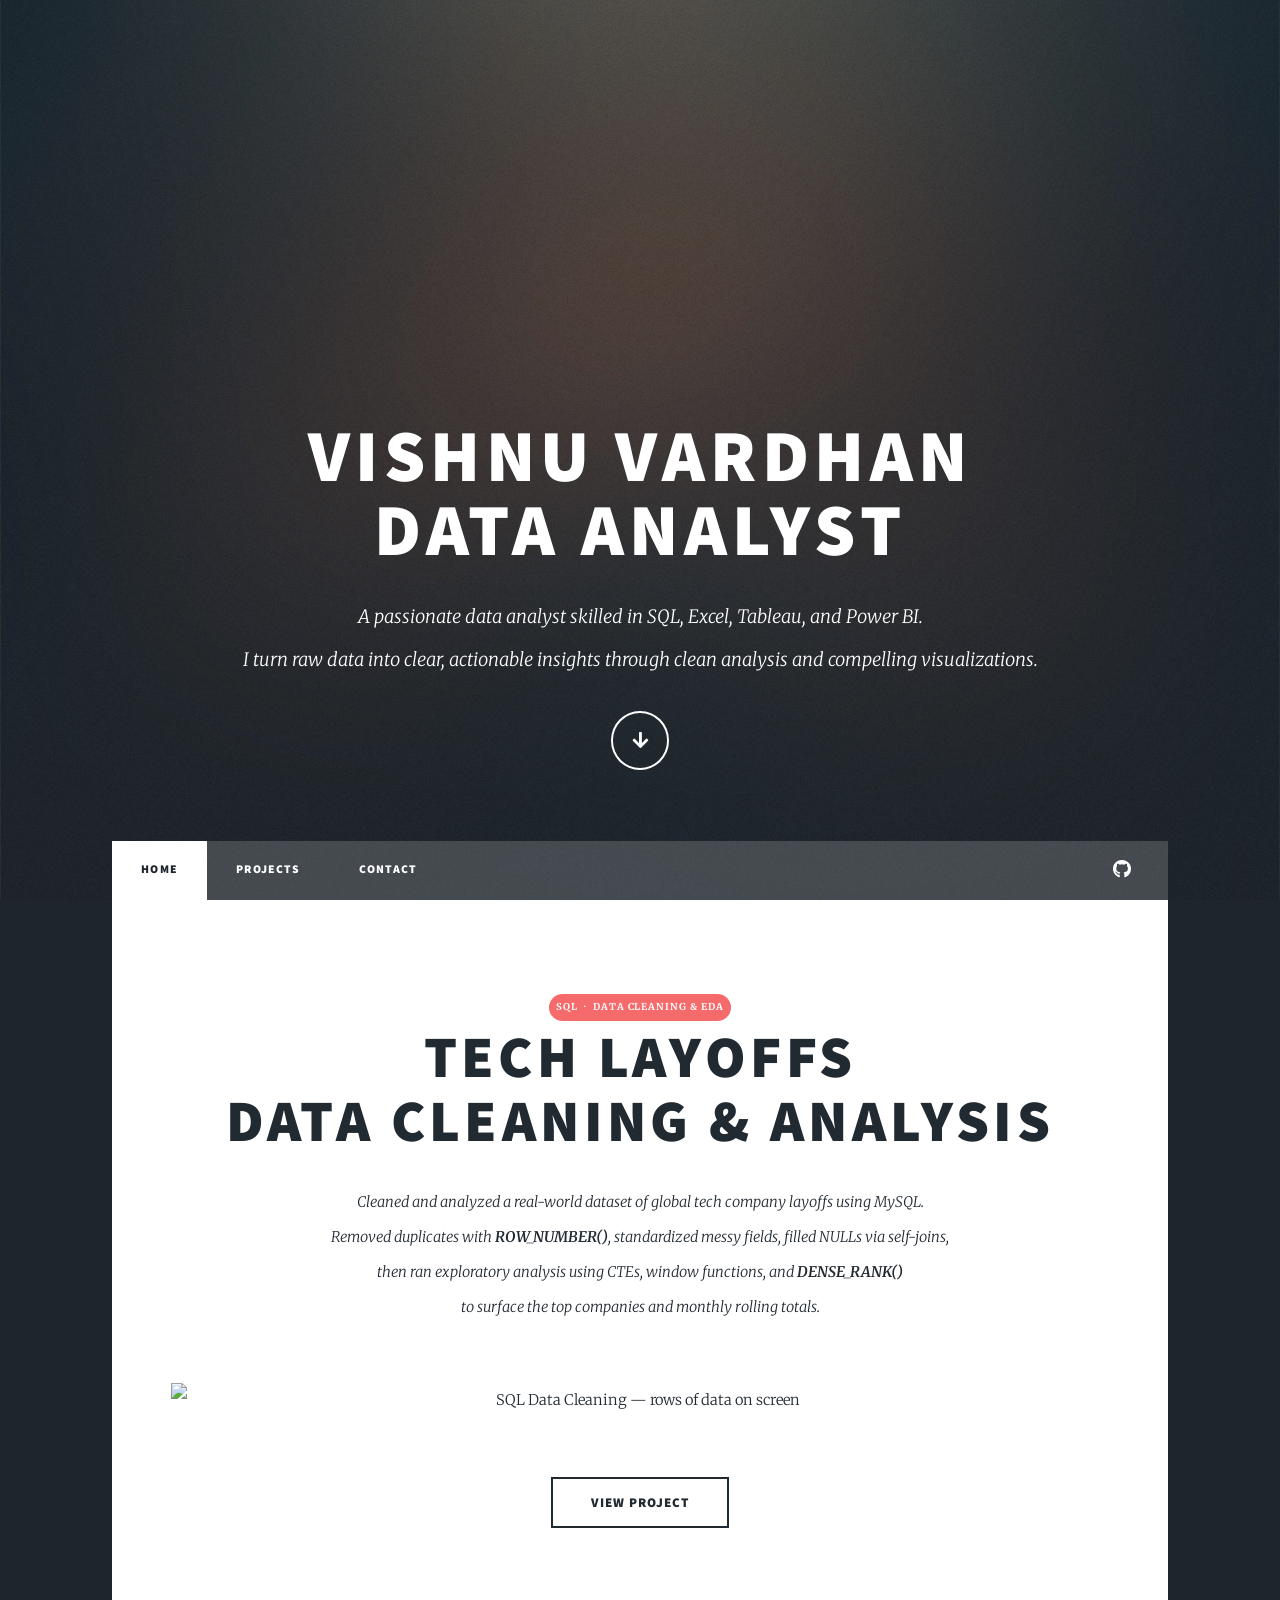
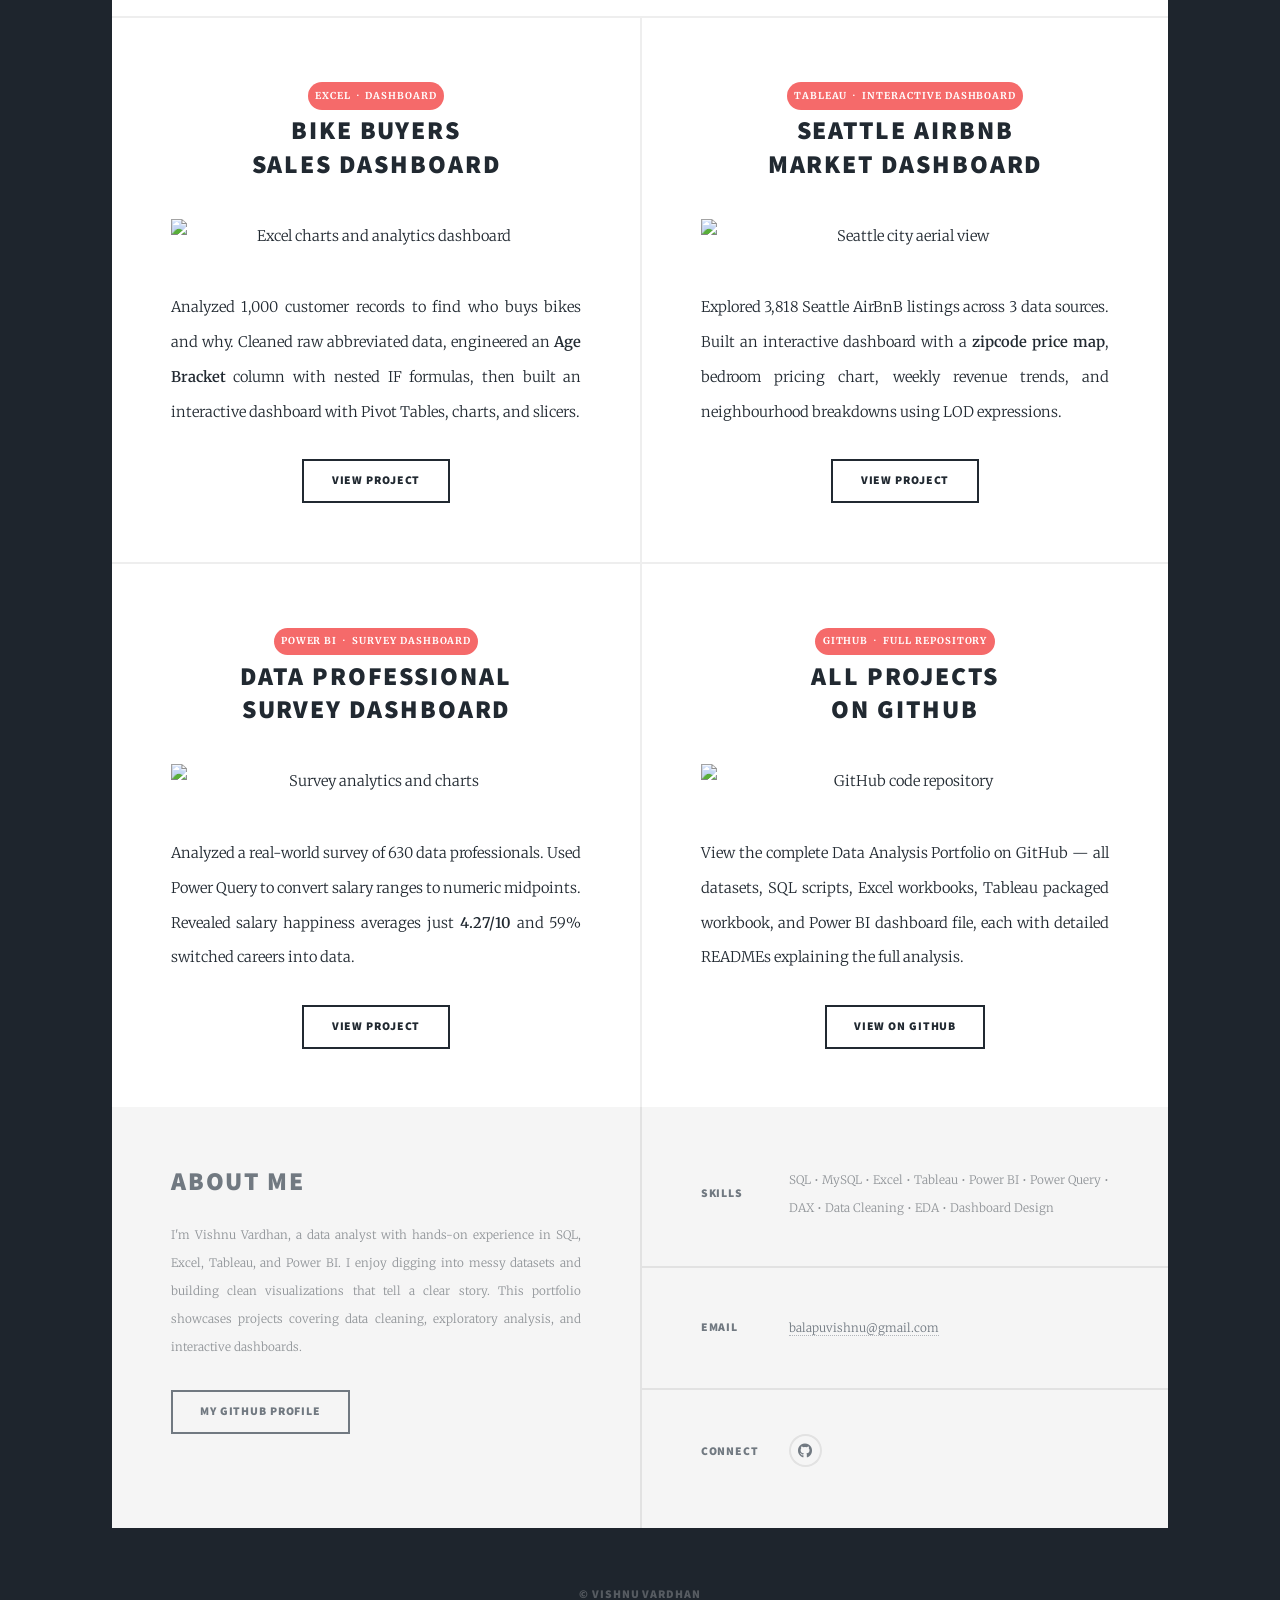
==== commit 835c1e30: "Update portfolio: relevant images, correct email, remove HTML5 UP credit, add Projects nav + auto-fi" ====
--- a/index.html
+++ b/index.html
@@ -13,6 +13,24 @@
 		<meta name="description" content="Data Analyst Portfolio of Vishnu Vardhan — SQL, Excel, Tableau, Power BI projects." />
 		<link rel="stylesheet" href="assets/css/main.css" />
 		<noscript><link rel="stylesheet" href="assets/css/noscript.css" /></noscript>
+		<style>
+			/* Projects section smooth scroll target */
+			#projects { scroll-margin-top: 4em; }
+
+			/* Tag badges on project cards */
+			.project-tag {
+				display: inline-block;
+				background: #f56a6a;
+				color: #fff;
+				font-size: 0.65em;
+				font-weight: 700;
+				letter-spacing: 0.1em;
+				text-transform: uppercase;
+				padding: 0.25em 0.75em;
+				border-radius: 2em;
+				margin-bottom: 0.6em;
+			}
+		</style>
 	</head>
 	<body class="is-preload">
 
@@ -38,11 +56,12 @@
 				<!-- Nav -->
 					<nav id="nav">
 						<ul class="links">
-							<li class="active"><a href="index.html">Portfolio</a></li>
+							<li class="active"><a href="index.html">Home</a></li>
+							<li><a href="#projects" class="scrolly">Projects</a></li>
+							<li><a href="#footer" class="scrolly">Contact</a></li>
 						</ul>
 						<ul class="icons">
 							<li><a href="https://github.com/vishnuvardhan999-hub" target="_blank" class="icon brands fa-github"><span class="label">GitHub</span></a></li>
-							<li><a href="https://github.com/vishnuvardhan999-hub/Data-Analysis-Portfolio" target="_blank" class="icon brands fa-github-alt"><span class="label">Portfolio Repo</span></a></li>
 						</ul>
 					</nav>
 
@@ -52,30 +71,34 @@
 						<!-- Featured Post — SQL Project -->
 							<article class="post featured">
 								<header class="major">
-									<span class="date">SQL &nbsp;|&nbsp; Data Cleaning &amp; EDA</span>
+									<span class="project-tag">SQL &nbsp;·&nbsp; Data Cleaning &amp; EDA</span>
 									<h2><a href="https://github.com/vishnuvardhan999-hub/Data-Analysis-Portfolio/tree/main/sql" target="_blank">Tech Layoffs<br />Data Cleaning &amp; Analysis</a></h2>
 									<p>Cleaned and analyzed a real-world dataset of global tech company layoffs using MySQL.<br />
 									Removed duplicates with <strong>ROW_NUMBER()</strong>, standardized messy fields, filled NULLs via self-joins,<br />
 									then ran exploratory analysis using CTEs, window functions, and <strong>DENSE_RANK()</strong><br />
 									to surface the top companies and monthly rolling totals.</p>
 								</header>
-								<a href="https://github.com/vishnuvardhan999-hub/Data-Analysis-Portfolio/tree/main/sql" target="_blank" class="image main"><img src="images/pic01.jpg" alt="SQL Data Cleaning Project" /></a>
+								<a href="https://github.com/vishnuvardhan999-hub/Data-Analysis-Portfolio/tree/main/sql" target="_blank" class="image main">
+									<img src="https://images.unsplash.com/photo-1544383835-bda2bc66a55d?w=1200&q=80" alt="SQL Data Cleaning — rows of data on screen" />
+								</a>
 								<ul class="actions special">
 									<li><a href="https://github.com/vishnuvardhan999-hub/Data-Analysis-Portfolio/tree/main/sql" target="_blank" class="button large">View Project</a></li>
 								</ul>
 							</article>
 
-						<!-- Posts Grid — Other 3 Projects -->
-							<section class="posts">
+						<!-- Projects Grid -->
+							<section class="posts" id="projects">
 
 								<!-- Excel Project -->
 								<article>
 									<header>
-										<span class="date">Excel &nbsp;|&nbsp; Dashboard</span>
+										<span class="project-tag">Excel &nbsp;·&nbsp; Dashboard</span>
 										<h2><a href="https://github.com/vishnuvardhan999-hub/Data-Analysis-Portfolio/tree/main/excel" target="_blank">Bike Buyers<br />Sales Dashboard</a></h2>
 									</header>
-									<a href="https://github.com/vishnuvardhan999-hub/Data-Analysis-Portfolio/tree/main/excel" target="_blank" class="image fit"><img src="images/pic02.jpg" alt="Excel Bike Buyers Dashboard" /></a>
-									<p>Analyzed 1,000 customer records to identify who buys bikes and why. Cleaned abbreviated raw data using Find &amp; Replace, engineered an <strong>Age Bracket</strong> column with nested IF formulas, then built an interactive dashboard with <strong>Pivot Tables, charts, and slicers</strong> for Marital Status, Region, and Education filters.</p>
+									<a href="https://github.com/vishnuvardhan999-hub/Data-Analysis-Portfolio/tree/main/excel" target="_blank" class="image fit">
+										<img src="https://images.unsplash.com/photo-1460925895917-afdab827c52f?w=800&q=80" alt="Excel charts and analytics dashboard" />
+									</a>
+									<p>Analyzed 1,000 customer records to find who buys bikes and why. Cleaned raw abbreviated data, engineered an <strong>Age Bracket</strong> column with nested IF formulas, then built an interactive dashboard with Pivot Tables, charts, and slicers.</p>
 									<ul class="actions special">
 										<li><a href="https://github.com/vishnuvardhan999-hub/Data-Analysis-Portfolio/tree/main/excel" target="_blank" class="button">View Project</a></li>
 									</ul>
@@ -84,11 +107,13 @@
 								<!-- Tableau Project -->
 								<article>
 									<header>
-										<span class="date">Tableau &nbsp;|&nbsp; Interactive Dashboard</span>
+										<span class="project-tag">Tableau &nbsp;·&nbsp; Interactive Dashboard</span>
 										<h2><a href="https://github.com/vishnuvardhan999-hub/Data-Analysis-Portfolio/tree/main/tableau" target="_blank">Seattle AirBnB<br />Market Dashboard</a></h2>
 									</header>
-									<a href="https://github.com/vishnuvardhan999-hub/Data-Analysis-Portfolio/tree/main/tableau" target="_blank" class="image fit"><img src="images/pic03.jpg" alt="Tableau AirBnB Dashboard" /></a>
-									<p>Explored 3,818 Seattle AirBnB listings across 3 connected data sources — Listings, Reviews, and a 1M-row Calendar. Built an interactive dashboard with a <strong>zipcode price map</strong>, bedroom pricing chart, weekly revenue trends, and neighbourhood breakdowns using calculated fields and LOD expressions.</p>
+									<a href="https://github.com/vishnuvardhan999-hub/Data-Analysis-Portfolio/tree/main/tableau" target="_blank" class="image fit">
+										<img src="https://images.unsplash.com/photo-1449824913935-59a10b8d2000?w=800&q=80" alt="Seattle city aerial view" />
+									</a>
+									<p>Explored 3,818 Seattle AirBnB listings across 3 data sources. Built an interactive dashboard with a <strong>zipcode price map</strong>, bedroom pricing chart, weekly revenue trends, and neighbourhood breakdowns using LOD expressions.</p>
 									<ul class="actions special">
 										<li><a href="https://github.com/vishnuvardhan999-hub/Data-Analysis-Portfolio/tree/main/tableau" target="_blank" class="button">View Project</a></li>
 									</ul>
@@ -97,11 +122,13 @@
 								<!-- Power BI Project -->
 								<article>
 									<header>
-										<span class="date">Power BI &nbsp;|&nbsp; Survey Dashboard</span>
+										<span class="project-tag">Power BI &nbsp;·&nbsp; Survey Dashboard</span>
 										<h2><a href="https://github.com/vishnuvardhan999-hub/Data-Analysis-Portfolio/tree/main/power%20bi" target="_blank">Data Professional<br />Survey Dashboard</a></h2>
 									</header>
-									<a href="https://github.com/vishnuvardhan999-hub/Data-Analysis-Portfolio/tree/main/power%20bi" target="_blank" class="image fit"><img src="images/pic04.jpg" alt="Power BI Survey Dashboard" /></a>
-									<p>Analyzed a real-world survey of 630 data professionals. Used <strong>Power Query</strong> to convert salary ranges to numeric midpoints and clean open-ended responses. Built a dashboard with treemaps, gauge charts, and bar charts to reveal that salary happiness averages just <strong>4.27/10</strong> and 59% of respondents switched careers into data.</p>
+									<a href="https://github.com/vishnuvardhan999-hub/Data-Analysis-Portfolio/tree/main/power%20bi" target="_blank" class="image fit">
+										<img src="https://images.unsplash.com/photo-1551288049-bebda4e38f71?w=800&q=80" alt="Survey analytics and charts" />
+									</a>
+									<p>Analyzed a real-world survey of 630 data professionals. Used Power Query to convert salary ranges to numeric midpoints. Revealed salary happiness averages just <strong>4.27/10</strong> and 59% switched careers into data.</p>
 									<ul class="actions special">
 										<li><a href="https://github.com/vishnuvardhan999-hub/Data-Analysis-Portfolio/tree/main/power%20bi" target="_blank" class="button">View Project</a></li>
 									</ul>
@@ -110,15 +137,27 @@
 								<!-- GitHub Repo Card -->
 								<article>
 									<header>
-										<span class="date">GitHub &nbsp;|&nbsp; Full Repository</span>
+										<span class="project-tag">GitHub &nbsp;·&nbsp; Full Repository</span>
 										<h2><a href="https://github.com/vishnuvardhan999-hub/Data-Analysis-Portfolio" target="_blank">All Projects<br />on GitHub</a></h2>
 									</header>
-									<a href="https://github.com/vishnuvardhan999-hub/Data-Analysis-Portfolio" target="_blank" class="image fit"><img src="images/pic05.jpg" alt="GitHub Portfolio" /></a>
-									<p>View the complete Data Analysis Portfolio repository on GitHub — including all datasets, SQL scripts, Excel workbooks, the Tableau packaged workbook, and the Power BI dashboard file, each with detailed READMEs.</p>
+									<a href="https://github.com/vishnuvardhan999-hub/Data-Analysis-Portfolio" target="_blank" class="image fit">
+										<img src="https://images.unsplash.com/photo-1618401471353-b98afee0b2eb?w=800&q=80" alt="GitHub code repository" />
+									</a>
+									<p>View the complete Data Analysis Portfolio on GitHub — all datasets, SQL scripts, Excel workbooks, Tableau packaged workbook, and Power BI dashboard file, each with detailed READMEs explaining the full analysis.</p>
 									<ul class="actions special">
 										<li><a href="https://github.com/vishnuvardhan999-hub/Data-Analysis-Portfolio" target="_blank" class="button">View on GitHub</a></li>
 									</ul>
 								</article>
+
+								<!--
+									========================================
+									TO ADD A NEW PROJECT:
+									Copy one <article>...</article> block above,
+									paste it here before this comment,
+									and update the tag, title, image, description and link.
+									The grid auto-adjusts — no other changes needed.
+									========================================
+								-->
 
 							</section>
 
@@ -140,10 +179,10 @@
 							</section>
 							<section>
 								<h3>Email</h3>
-								<p><a href="mailto:vishnuvardhan999@github.com">vishnuvardhan999@github.com</a></p>
+								<p><a href="mailto:balapuvishnu@gmail.com">balapuvishnu@gmail.com</a></p>
 							</section>
 							<section>
-								<h3>Social</h3>
+								<h3>Connect</h3>
 								<ul class="icons alt">
 									<li><a href="https://github.com/vishnuvardhan999-hub" target="_blank" class="icon brands alt fa-github"><span class="label">GitHub</span></a></li>
 								</ul>
@@ -153,10 +192,7 @@
 
 				<!-- Copyright -->
 					<div id="copyright">
-						<ul>
-							<li>&copy; Vishnu Vardhan</li>
-							<li>Design: <a href="https://html5up.net">HTML5 UP</a></li>
-						</ul>
+						<ul><li>&copy; Vishnu Vardhan</li></ul>
 					</div>
 
 			</div>
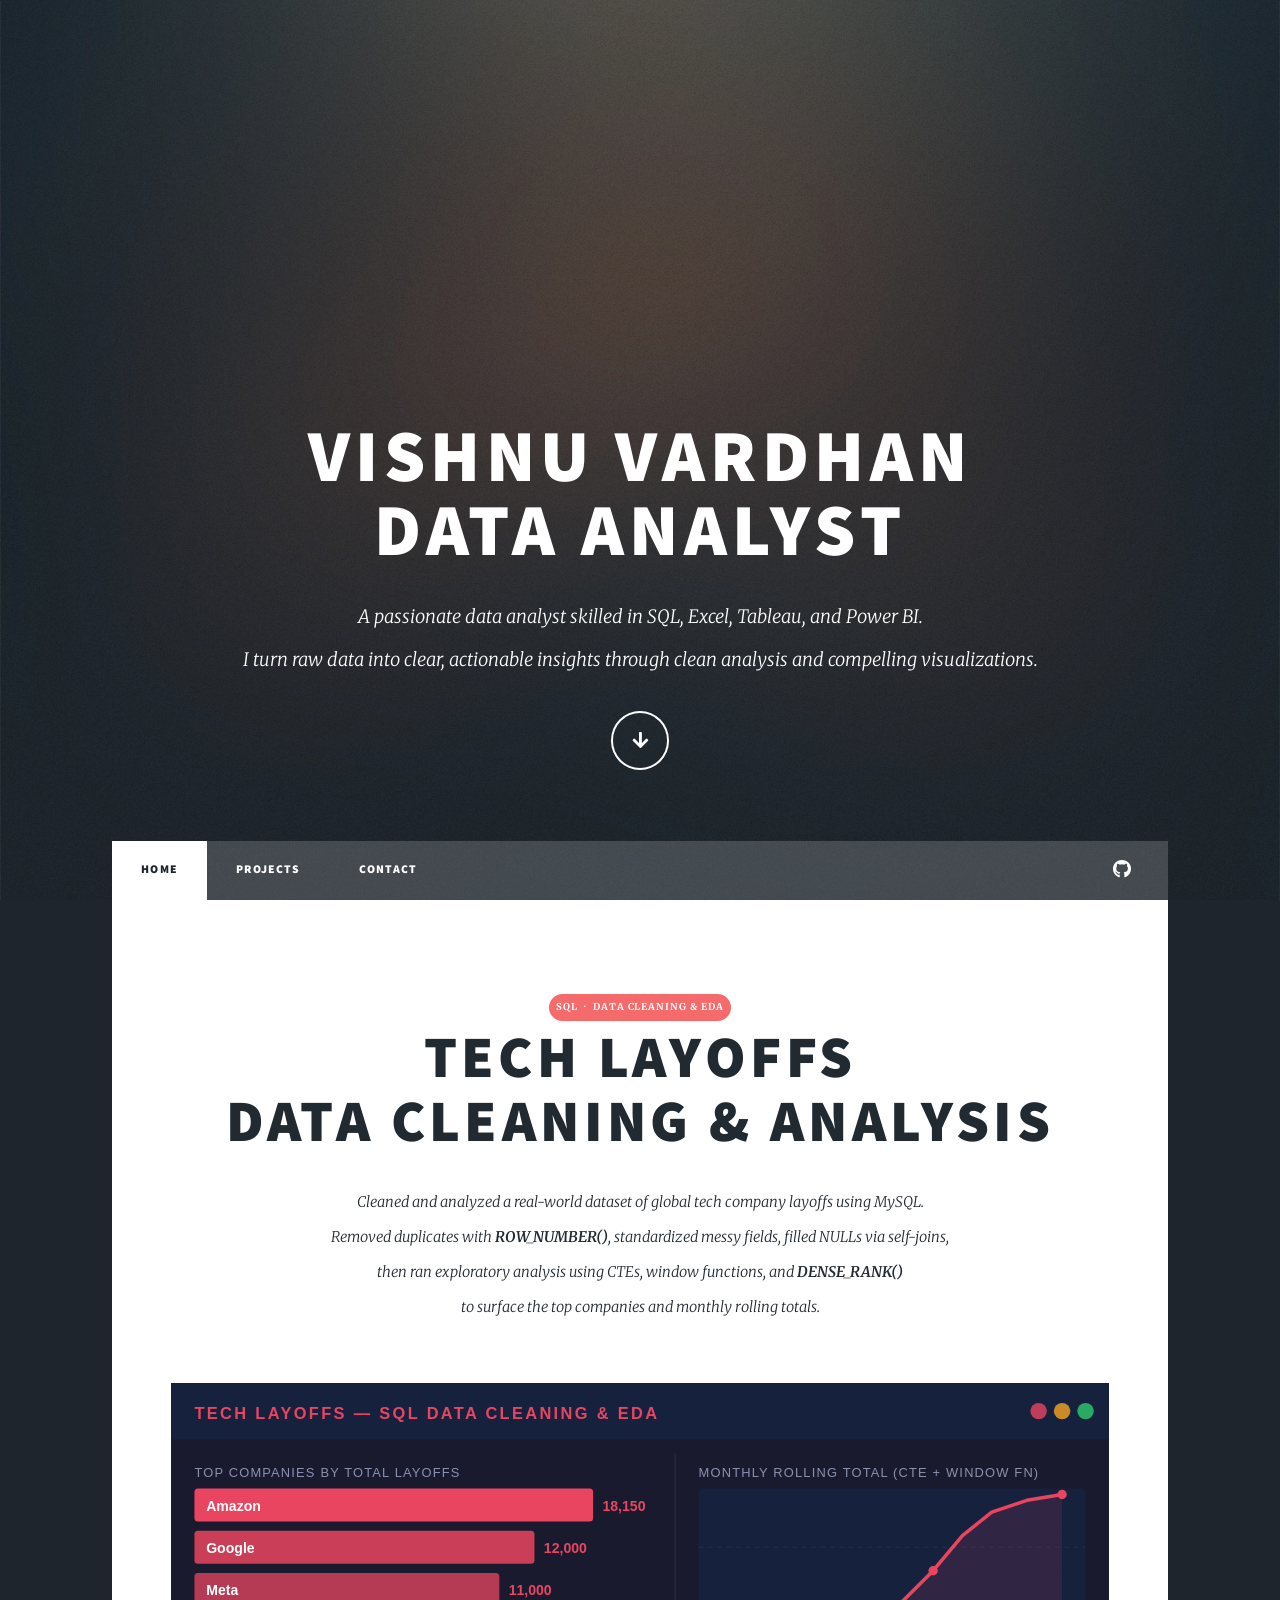
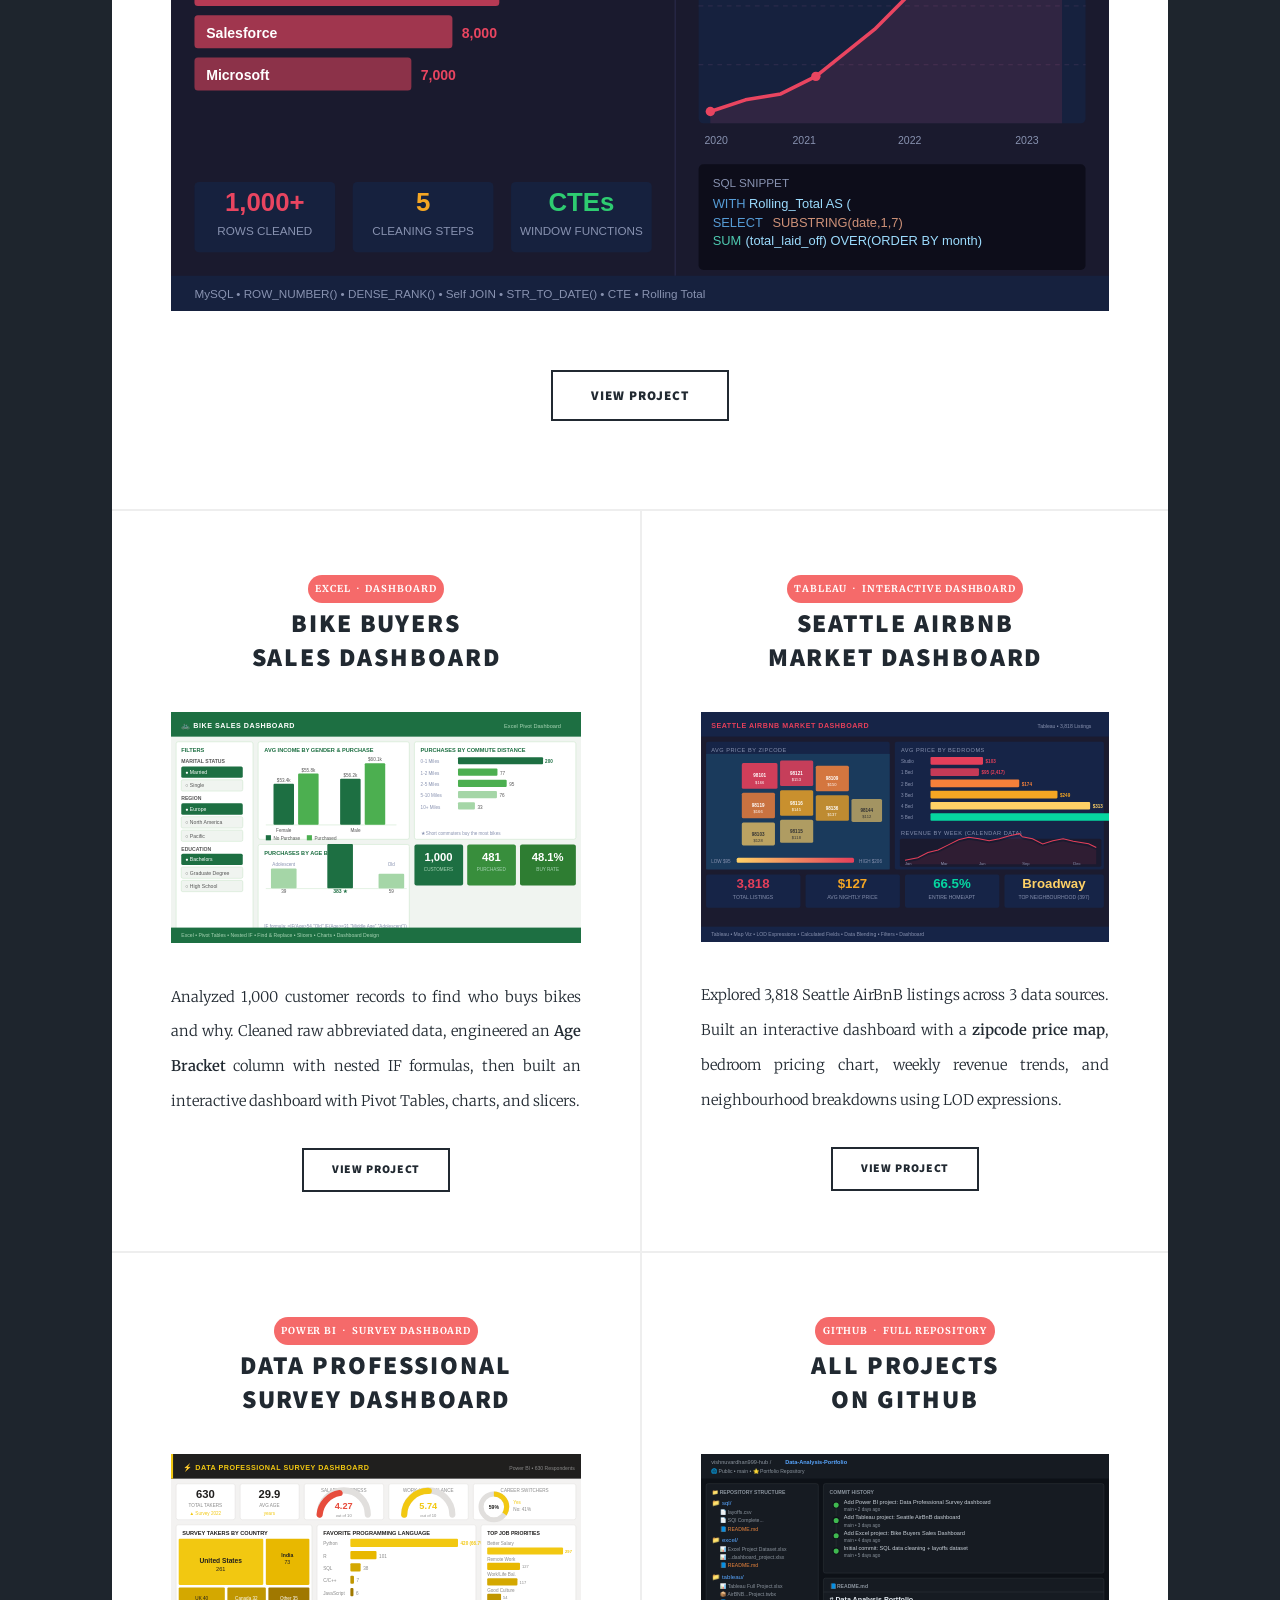
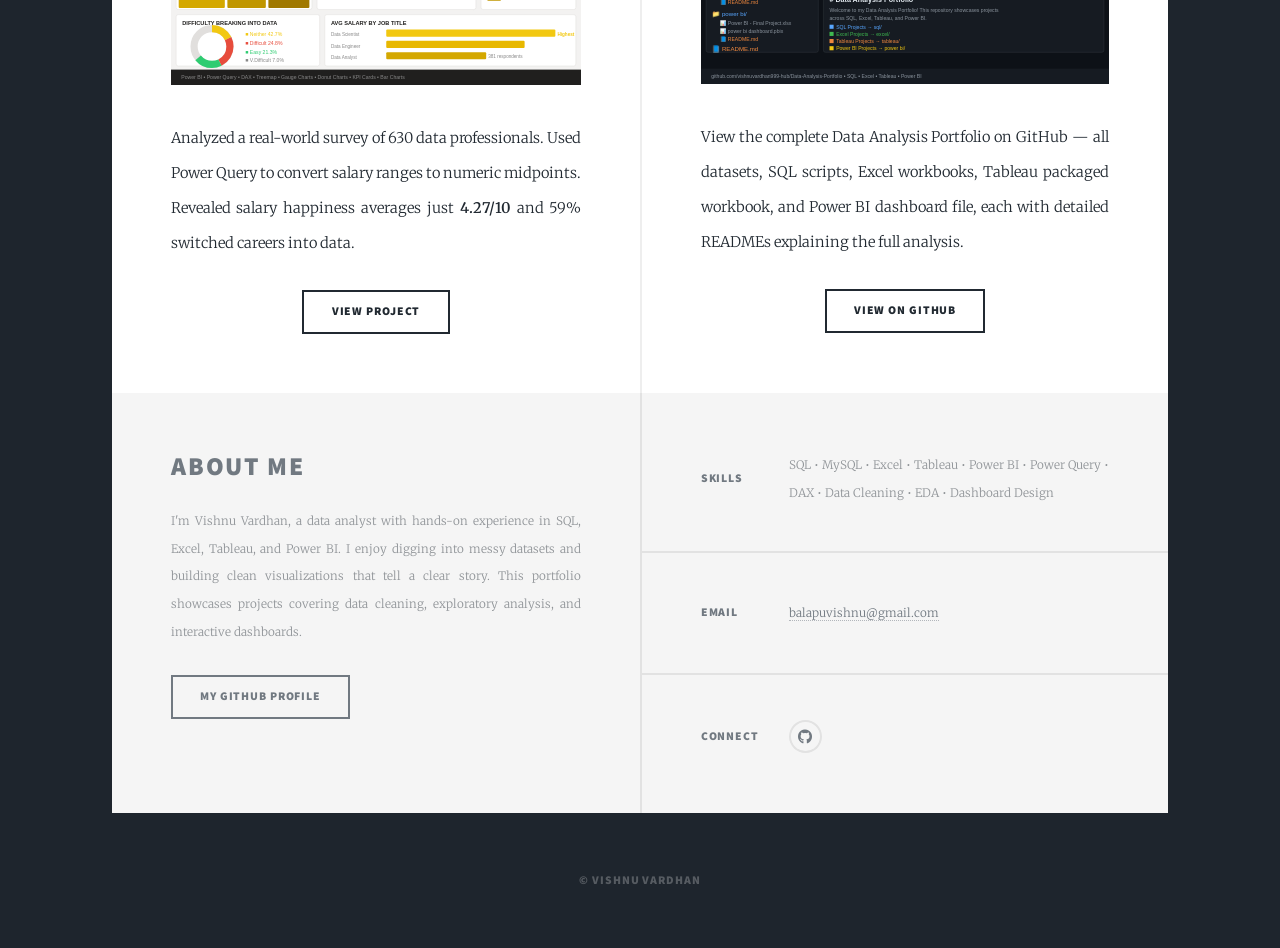
==== commit 2e8289a7: "Add custom SVG dashboard preview images for all 5 project cards" ====
--- a/index.html
+++ b/index.html
@@ -17,6 +17,10 @@
 			/* Projects section smooth scroll target */
 			#projects { scroll-margin-top: 4em; }
 
+			/* Hide any residual HTML5 UP credit */
+			#copyright a[href*="html5up"] { display: none; }
+			#copyright li:has(a[href*="html5up"]) { display: none; }
+
 			/* Tag badges on project cards */
 			.project-tag {
 				display: inline-block;
@@ -79,7 +83,7 @@
 									to surface the top companies and monthly rolling totals.</p>
 								</header>
 								<a href="https://github.com/vishnuvardhan999-hub/Data-Analysis-Portfolio/tree/main/sql" target="_blank" class="image main">
-									<img src="https://images.unsplash.com/photo-1544383835-bda2bc66a55d?w=1200&q=80" alt="SQL Data Cleaning — rows of data on screen" />
+									<img src="images/sql-preview.svg" alt="SQL Data Cleaning — Tech Layoffs Dashboard Preview" />
 								</a>
 								<ul class="actions special">
 									<li><a href="https://github.com/vishnuvardhan999-hub/Data-Analysis-Portfolio/tree/main/sql" target="_blank" class="button large">View Project</a></li>
@@ -96,7 +100,7 @@
 										<h2><a href="https://github.com/vishnuvardhan999-hub/Data-Analysis-Portfolio/tree/main/excel" target="_blank">Bike Buyers<br />Sales Dashboard</a></h2>
 									</header>
 									<a href="https://github.com/vishnuvardhan999-hub/Data-Analysis-Portfolio/tree/main/excel" target="_blank" class="image fit">
-										<img src="https://images.unsplash.com/photo-1460925895917-afdab827c52f?w=800&q=80" alt="Excel charts and analytics dashboard" />
+										<img src="images/excel-preview.svg" alt="Excel Bike Buyers Sales Dashboard Preview" />
 									</a>
 									<p>Analyzed 1,000 customer records to find who buys bikes and why. Cleaned raw abbreviated data, engineered an <strong>Age Bracket</strong> column with nested IF formulas, then built an interactive dashboard with Pivot Tables, charts, and slicers.</p>
 									<ul class="actions special">
@@ -111,7 +115,7 @@
 										<h2><a href="https://github.com/vishnuvardhan999-hub/Data-Analysis-Portfolio/tree/main/tableau" target="_blank">Seattle AirBnB<br />Market Dashboard</a></h2>
 									</header>
 									<a href="https://github.com/vishnuvardhan999-hub/Data-Analysis-Portfolio/tree/main/tableau" target="_blank" class="image fit">
-										<img src="https://images.unsplash.com/photo-1449824913935-59a10b8d2000?w=800&q=80" alt="Seattle city aerial view" />
+										<img src="images/tableau-preview.svg" alt="Seattle AirBnB Tableau Dashboard Preview" />
 									</a>
 									<p>Explored 3,818 Seattle AirBnB listings across 3 data sources. Built an interactive dashboard with a <strong>zipcode price map</strong>, bedroom pricing chart, weekly revenue trends, and neighbourhood breakdowns using LOD expressions.</p>
 									<ul class="actions special">
@@ -126,7 +130,7 @@
 										<h2><a href="https://github.com/vishnuvardhan999-hub/Data-Analysis-Portfolio/tree/main/power%20bi" target="_blank">Data Professional<br />Survey Dashboard</a></h2>
 									</header>
 									<a href="https://github.com/vishnuvardhan999-hub/Data-Analysis-Portfolio/tree/main/power%20bi" target="_blank" class="image fit">
-										<img src="https://images.unsplash.com/photo-1551288049-bebda4e38f71?w=800&q=80" alt="Survey analytics and charts" />
+										<img src="images/powerbi-preview.svg" alt="Power BI Data Professional Survey Dashboard Preview" />
 									</a>
 									<p>Analyzed a real-world survey of 630 data professionals. Used Power Query to convert salary ranges to numeric midpoints. Revealed salary happiness averages just <strong>4.27/10</strong> and 59% switched careers into data.</p>
 									<ul class="actions special">
@@ -141,7 +145,7 @@
 										<h2><a href="https://github.com/vishnuvardhan999-hub/Data-Analysis-Portfolio" target="_blank">All Projects<br />on GitHub</a></h2>
 									</header>
 									<a href="https://github.com/vishnuvardhan999-hub/Data-Analysis-Portfolio" target="_blank" class="image fit">
-										<img src="https://images.unsplash.com/photo-1618401471353-b98afee0b2eb?w=800&q=80" alt="GitHub code repository" />
+										<img src="images/github-preview.svg" alt="GitHub Data Analysis Portfolio Repository" />
 									</a>
 									<p>View the complete Data Analysis Portfolio on GitHub — all datasets, SQL scripts, Excel workbooks, Tableau packaged workbook, and Power BI dashboard file, each with detailed READMEs explaining the full analysis.</p>
 									<ul class="actions special">
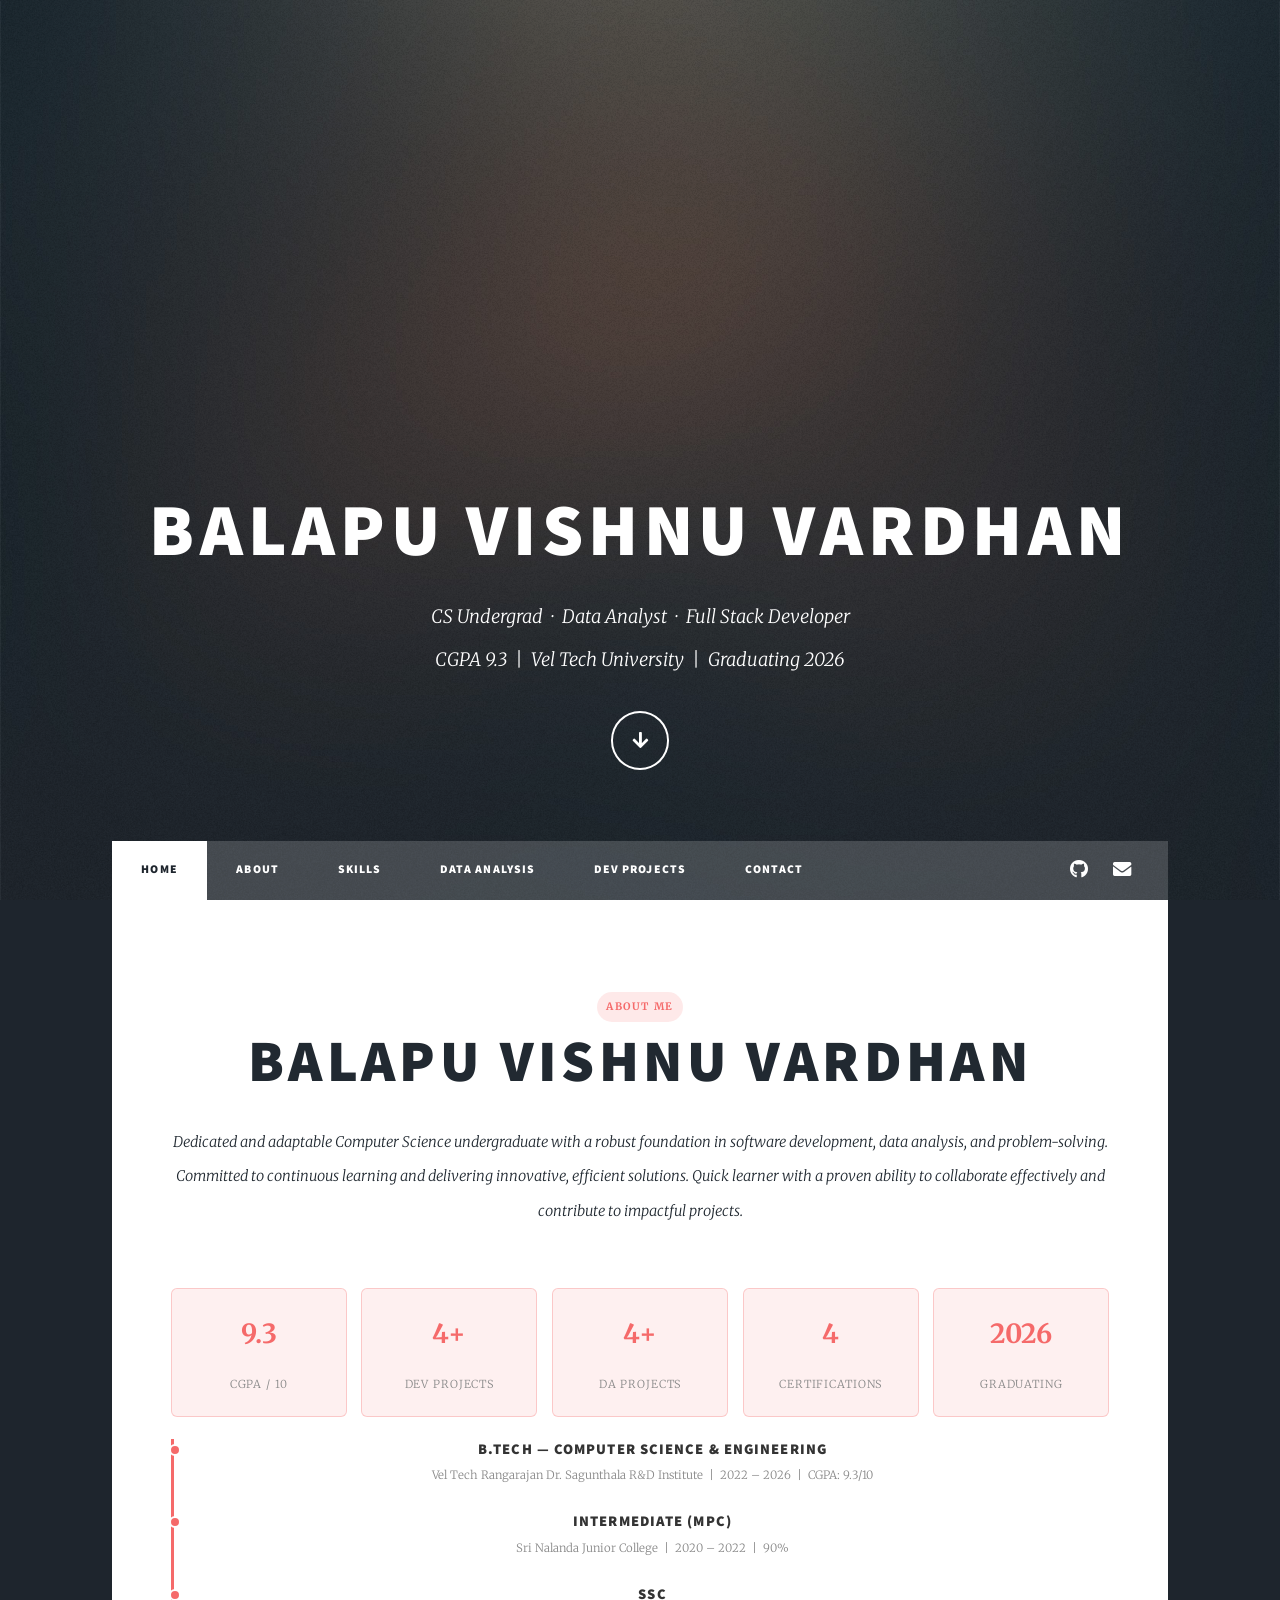
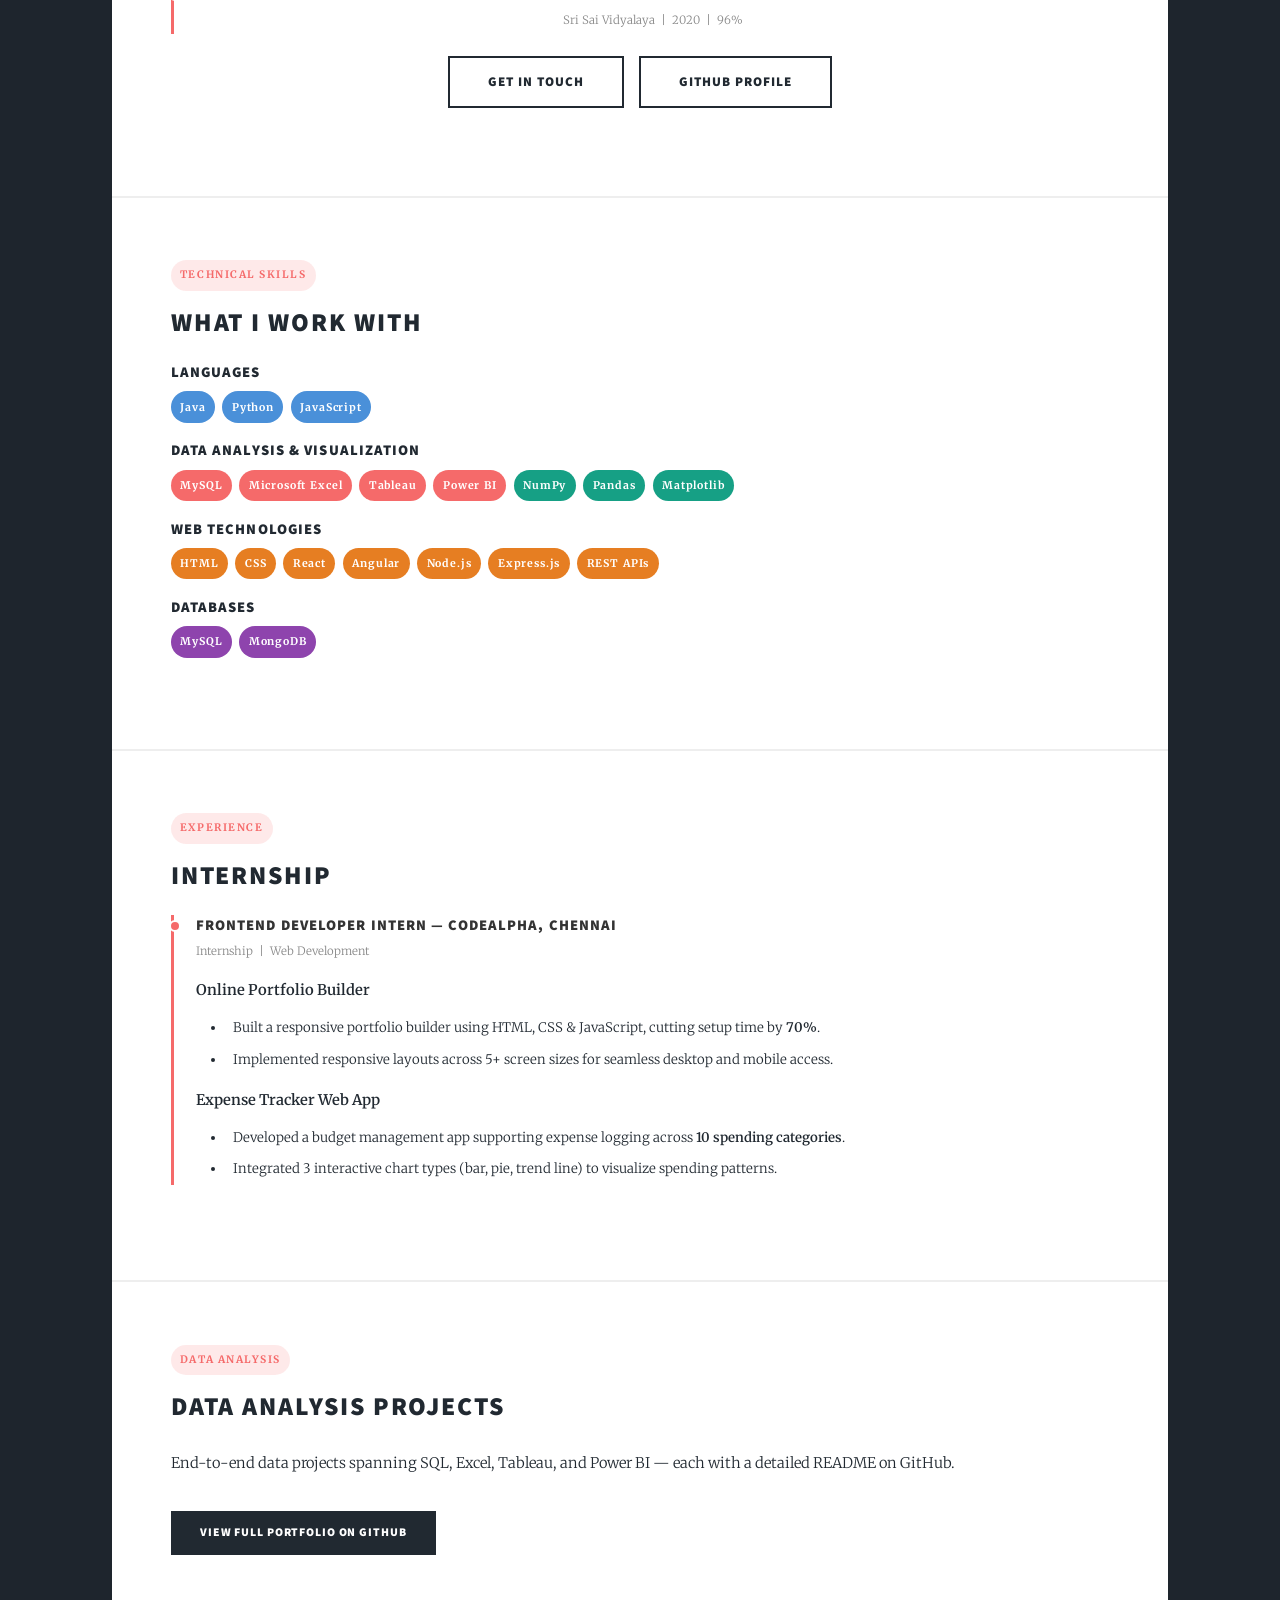
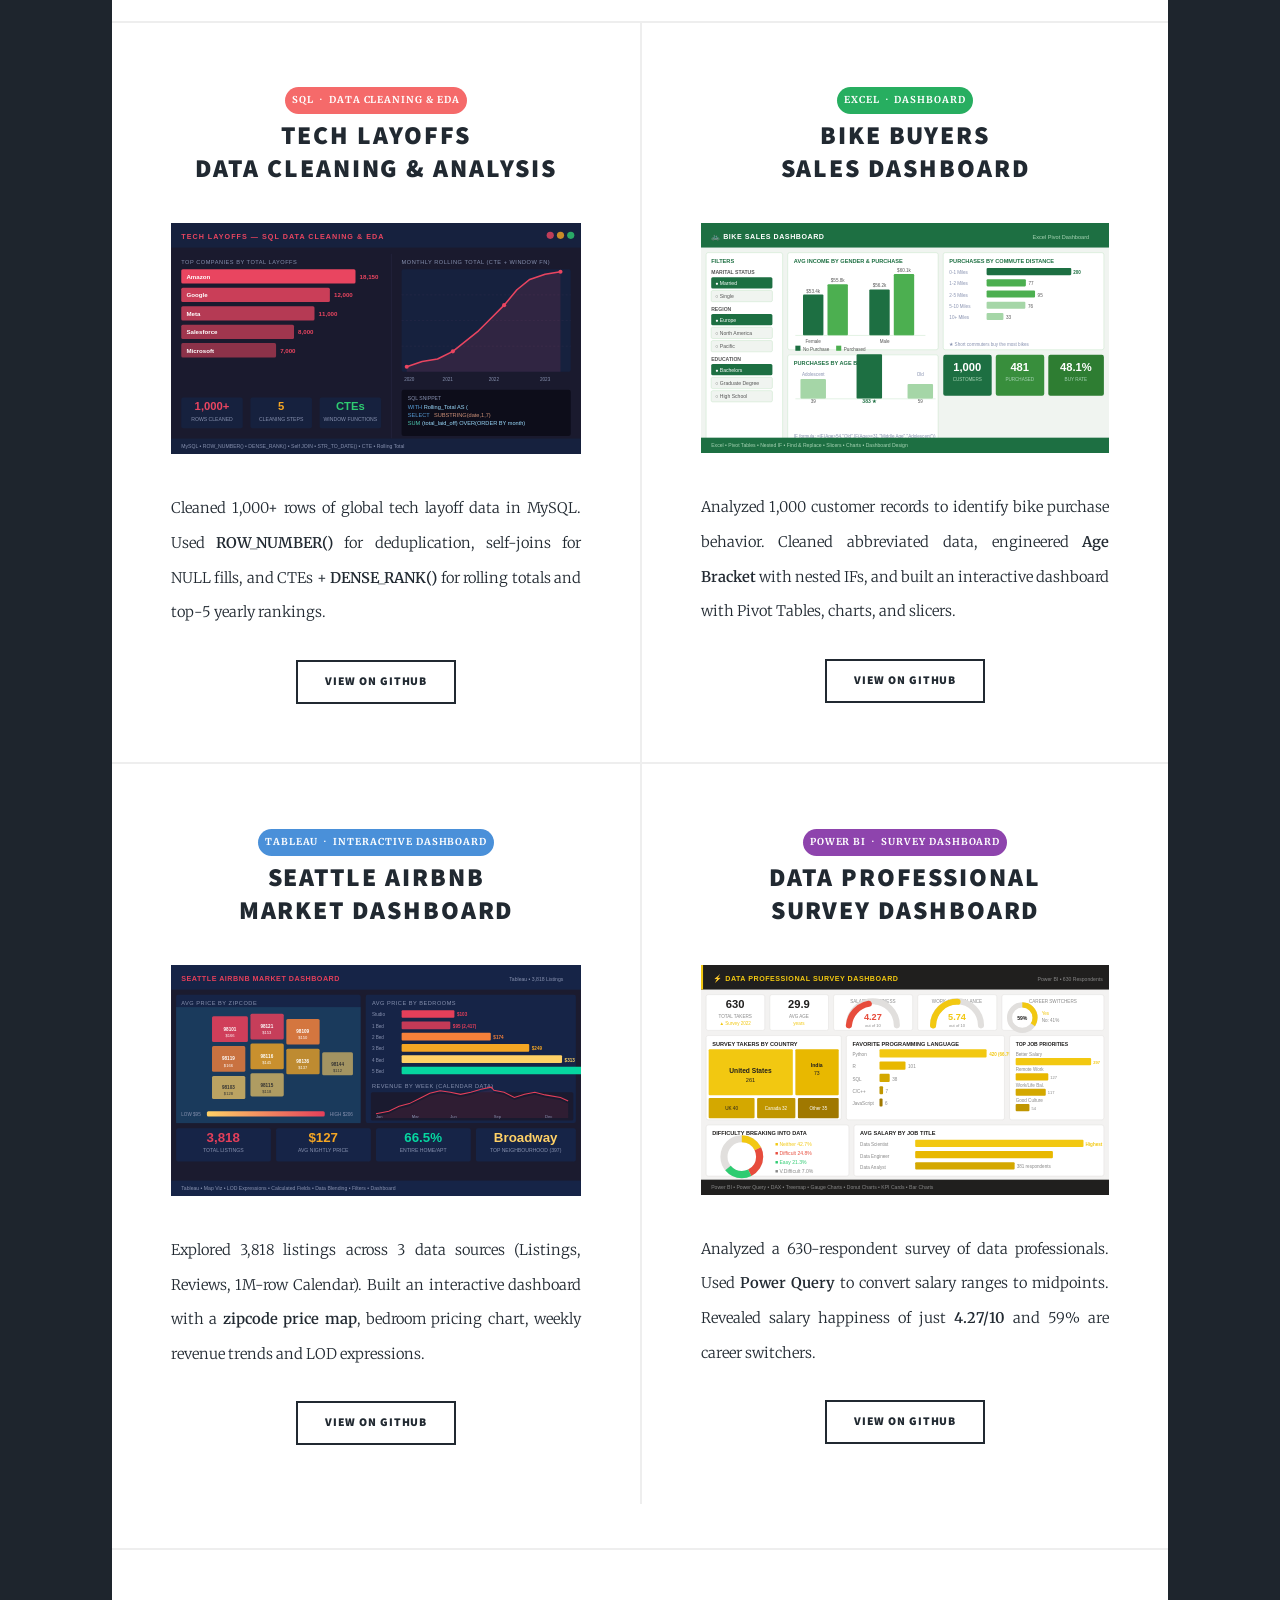
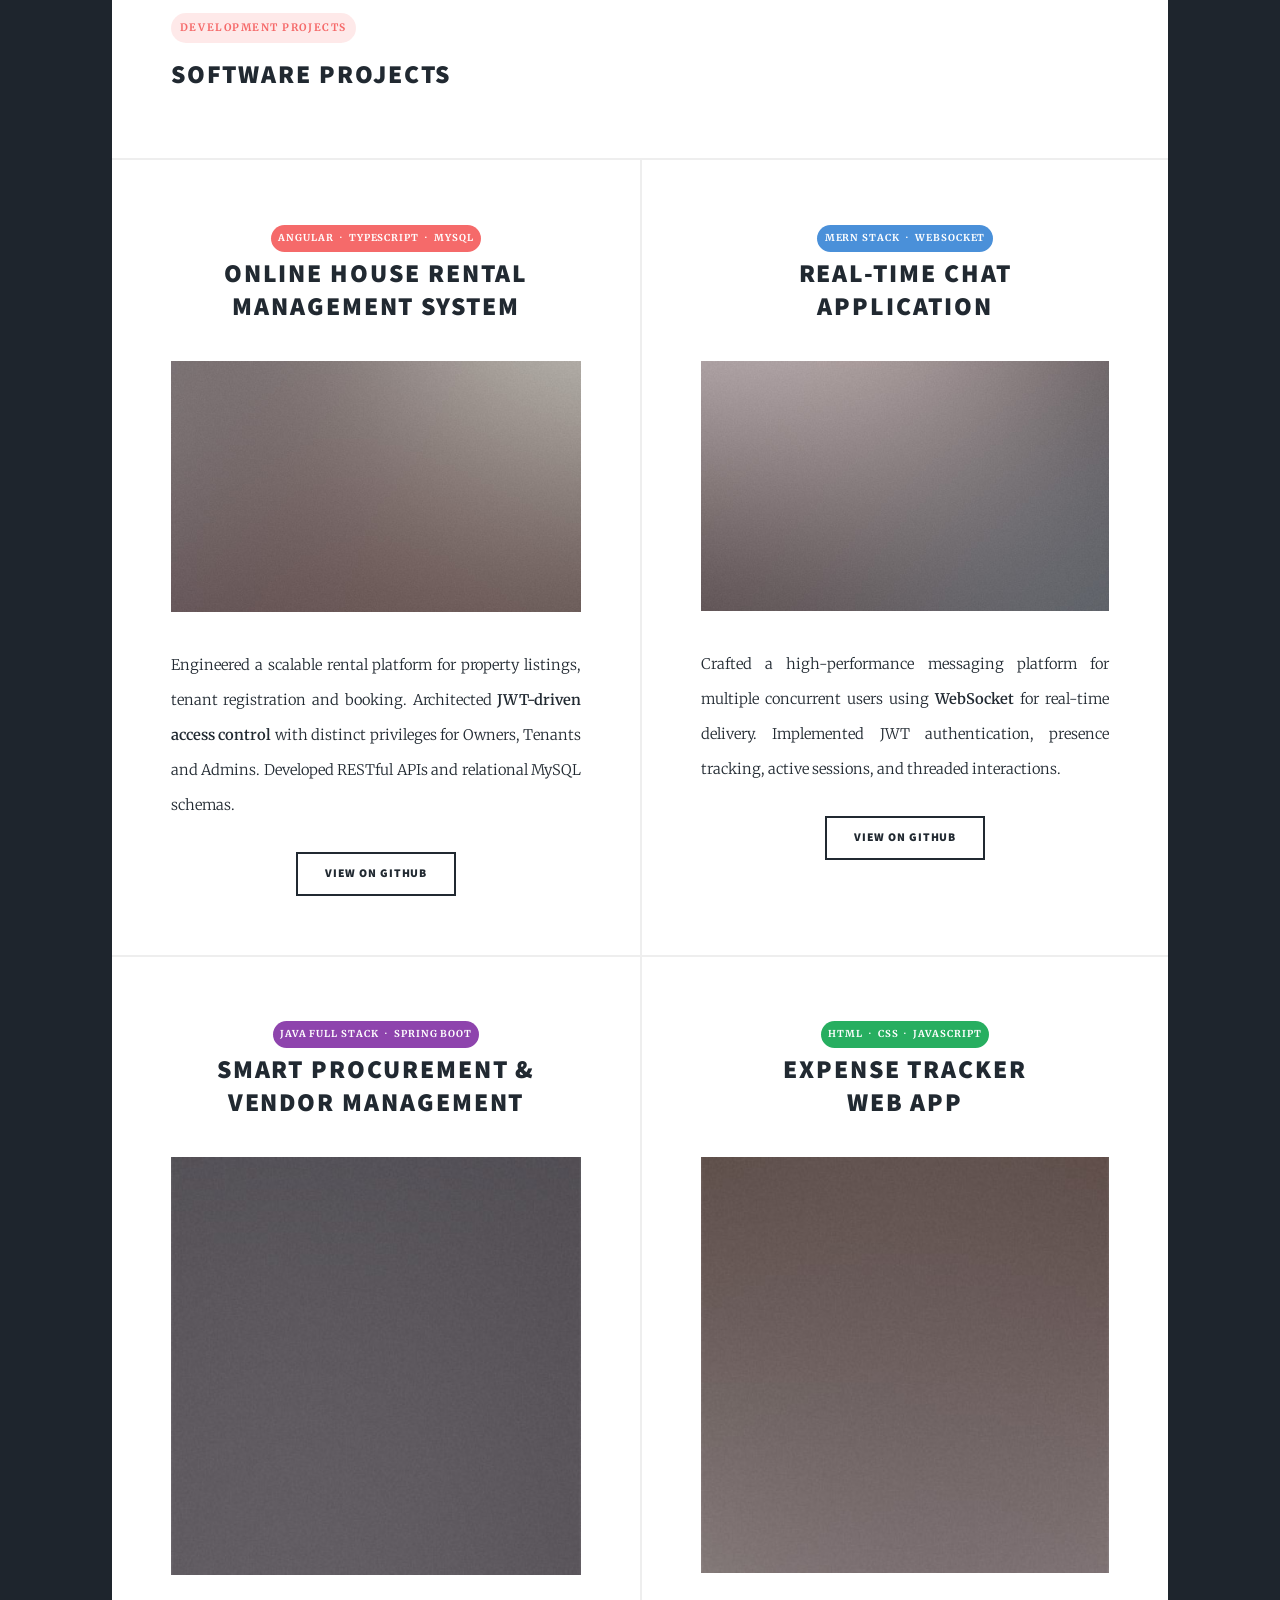
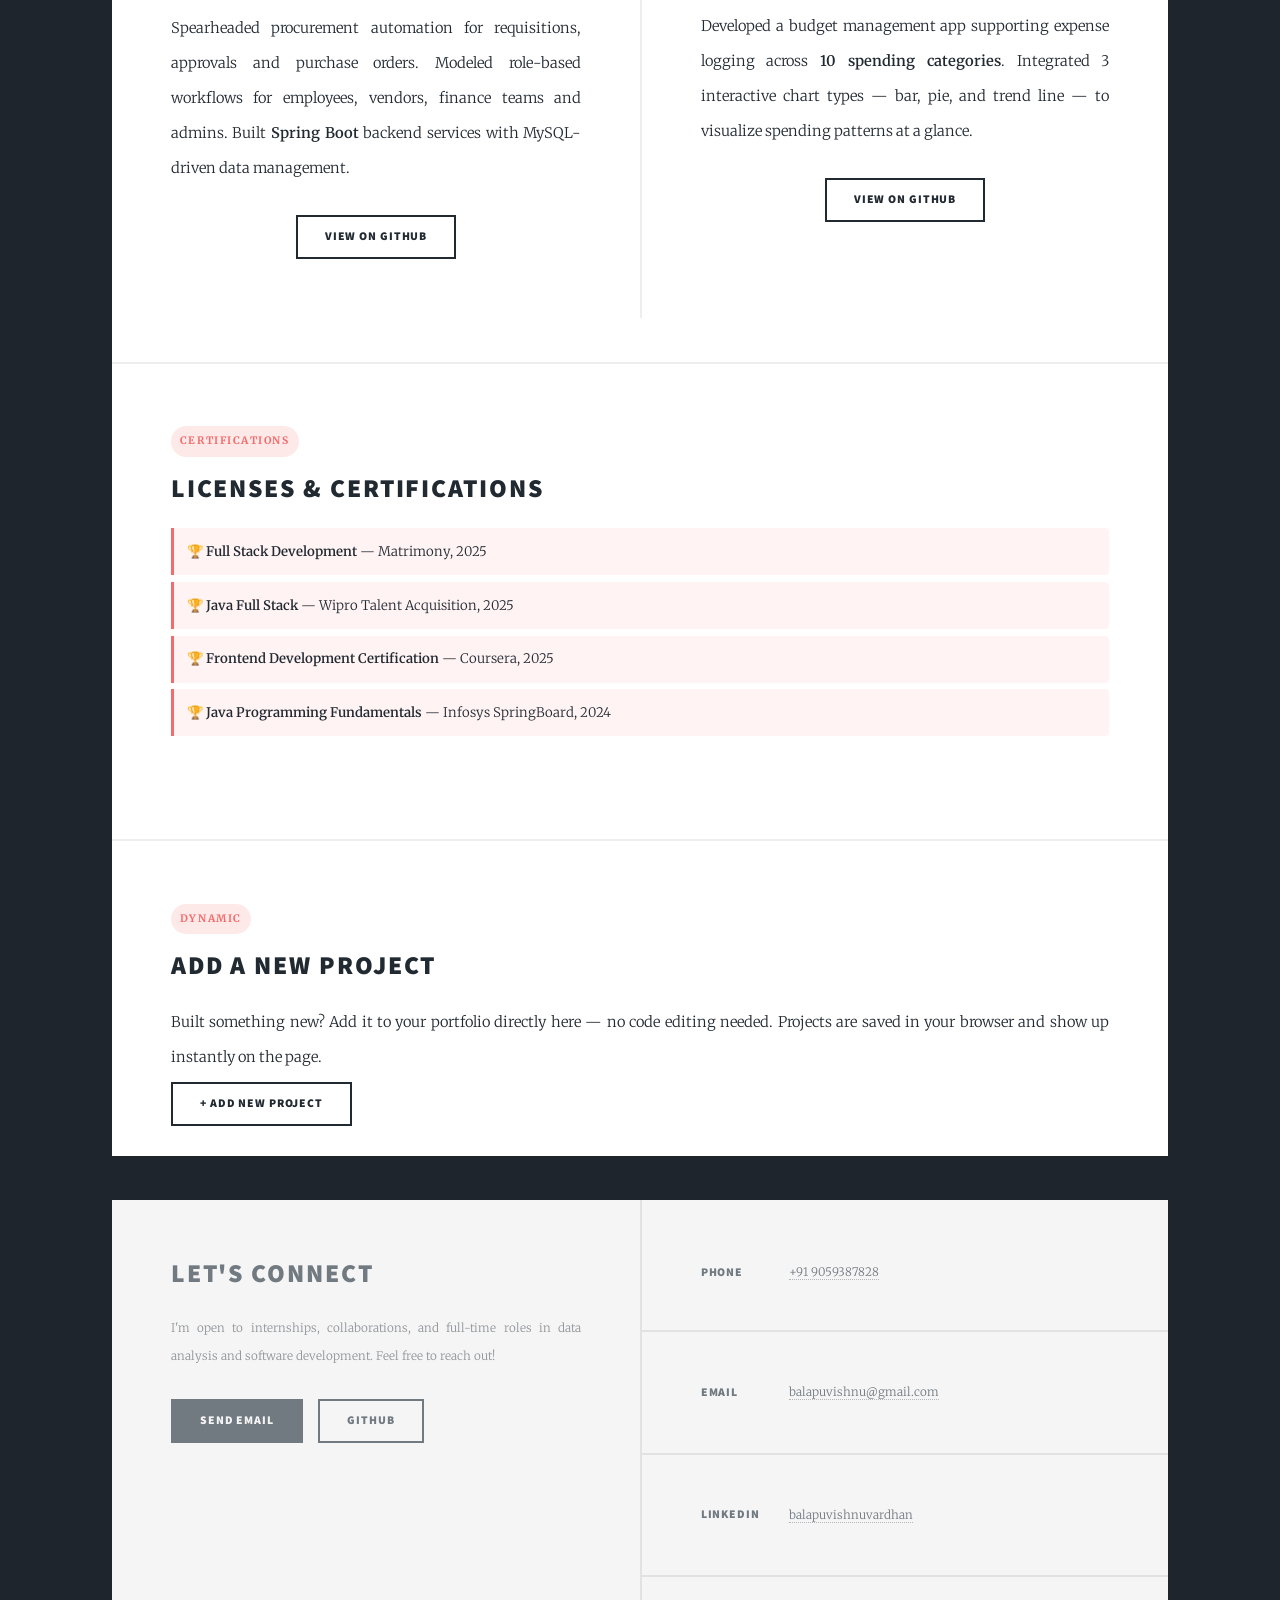
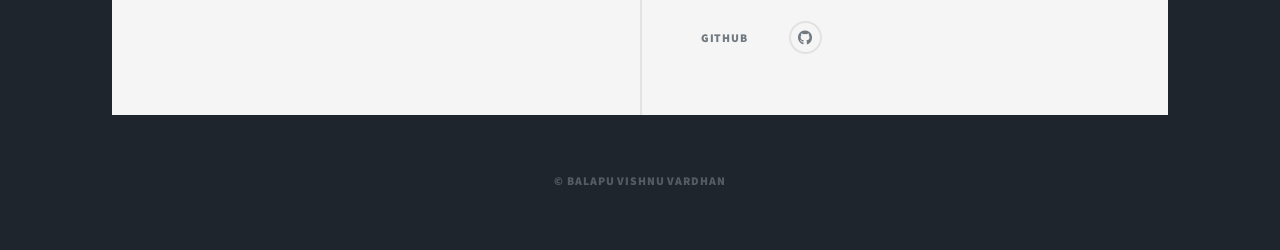
==== commit 5fa144bb: "Complete portfolio rebuild: resume sections, DA projects, dev projects, dynamic add-project system" ====
--- a/index.html
+++ b/index.html
@@ -1,214 +1,551 @@
 <!DOCTYPE HTML>
-<!--
-	Massively by HTML5 UP
-	html5up.net | @ajlkn
-	Free for personal and commercial use under the CCA 3.0 license (html5up.net/license)
-	Customized for Vishnu Vardhan's Data Analysis Portfolio
--->
-<html>
-	<head>
-		<title>Vishnu Vardhan | Data Analyst Portfolio</title>
-		<meta charset="utf-8" />
-		<meta name="viewport" content="width=device-width, initial-scale=1, user-scalable=no" />
-		<meta name="description" content="Data Analyst Portfolio of Vishnu Vardhan — SQL, Excel, Tableau, Power BI projects." />
-		<link rel="stylesheet" href="assets/css/main.css" />
-		<noscript><link rel="stylesheet" href="assets/css/noscript.css" /></noscript>
-		<style>
-			/* Projects section smooth scroll target */
-			#projects { scroll-margin-top: 4em; }
-
-			/* Hide any residual HTML5 UP credit */
-			#copyright a[href*="html5up"] { display: none; }
-			#copyright li:has(a[href*="html5up"]) { display: none; }
-
-			/* Tag badges on project cards */
-			.project-tag {
-				display: inline-block;
-				background: #f56a6a;
-				color: #fff;
-				font-size: 0.65em;
-				font-weight: 700;
-				letter-spacing: 0.1em;
-				text-transform: uppercase;
-				padding: 0.25em 0.75em;
-				border-radius: 2em;
-				margin-bottom: 0.6em;
-			}
-		</style>
-	</head>
-	<body class="is-preload">
-
-		<!-- Wrapper -->
-			<div id="wrapper" class="fade-in">
-
-				<!-- Intro -->
-					<div id="intro">
-						<h1>Vishnu Vardhan<br />
-						Data Analyst</h1>
-						<p>A passionate data analyst skilled in SQL, Excel, Tableau, and Power BI.<br />
-						I turn raw data into clear, actionable insights through clean analysis and compelling visualizations.</p>
-						<ul class="actions">
-							<li><a href="#header" class="button icon solid solo fa-arrow-down scrolly">View My Work</a></li>
-						</ul>
-					</div>
-
-				<!-- Header -->
-					<header id="header">
-						<a href="index.html" class="logo">Vishnu Vardhan</a>
-					</header>
-
-				<!-- Nav -->
-					<nav id="nav">
-						<ul class="links">
-							<li class="active"><a href="index.html">Home</a></li>
-							<li><a href="#projects" class="scrolly">Projects</a></li>
-							<li><a href="#footer" class="scrolly">Contact</a></li>
-						</ul>
-						<ul class="icons">
-							<li><a href="https://github.com/vishnuvardhan999-hub" target="_blank" class="icon brands fa-github"><span class="label">GitHub</span></a></li>
-						</ul>
-					</nav>
-
-				<!-- Main -->
-					<div id="main">
-
-						<!-- Featured Post — SQL Project -->
-							<article class="post featured">
-								<header class="major">
-									<span class="project-tag">SQL &nbsp;·&nbsp; Data Cleaning &amp; EDA</span>
-									<h2><a href="https://github.com/vishnuvardhan999-hub/Data-Analysis-Portfolio/tree/main/sql" target="_blank">Tech Layoffs<br />Data Cleaning &amp; Analysis</a></h2>
-									<p>Cleaned and analyzed a real-world dataset of global tech company layoffs using MySQL.<br />
-									Removed duplicates with <strong>ROW_NUMBER()</strong>, standardized messy fields, filled NULLs via self-joins,<br />
-									then ran exploratory analysis using CTEs, window functions, and <strong>DENSE_RANK()</strong><br />
-									to surface the top companies and monthly rolling totals.</p>
-								</header>
-								<a href="https://github.com/vishnuvardhan999-hub/Data-Analysis-Portfolio/tree/main/sql" target="_blank" class="image main">
-									<img src="images/sql-preview.svg" alt="SQL Data Cleaning — Tech Layoffs Dashboard Preview" />
-								</a>
-								<ul class="actions special">
-									<li><a href="https://github.com/vishnuvardhan999-hub/Data-Analysis-Portfolio/tree/main/sql" target="_blank" class="button large">View Project</a></li>
-								</ul>
-							</article>
-
-						<!-- Projects Grid -->
-							<section class="posts" id="projects">
-
-								<!-- Excel Project -->
-								<article>
-									<header>
-										<span class="project-tag">Excel &nbsp;·&nbsp; Dashboard</span>
-										<h2><a href="https://github.com/vishnuvardhan999-hub/Data-Analysis-Portfolio/tree/main/excel" target="_blank">Bike Buyers<br />Sales Dashboard</a></h2>
-									</header>
-									<a href="https://github.com/vishnuvardhan999-hub/Data-Analysis-Portfolio/tree/main/excel" target="_blank" class="image fit">
-										<img src="images/excel-preview.svg" alt="Excel Bike Buyers Sales Dashboard Preview" />
-									</a>
-									<p>Analyzed 1,000 customer records to find who buys bikes and why. Cleaned raw abbreviated data, engineered an <strong>Age Bracket</strong> column with nested IF formulas, then built an interactive dashboard with Pivot Tables, charts, and slicers.</p>
-									<ul class="actions special">
-										<li><a href="https://github.com/vishnuvardhan999-hub/Data-Analysis-Portfolio/tree/main/excel" target="_blank" class="button">View Project</a></li>
-									</ul>
-								</article>
-
-								<!-- Tableau Project -->
-								<article>
-									<header>
-										<span class="project-tag">Tableau &nbsp;·&nbsp; Interactive Dashboard</span>
-										<h2><a href="https://github.com/vishnuvardhan999-hub/Data-Analysis-Portfolio/tree/main/tableau" target="_blank">Seattle AirBnB<br />Market Dashboard</a></h2>
-									</header>
-									<a href="https://github.com/vishnuvardhan999-hub/Data-Analysis-Portfolio/tree/main/tableau" target="_blank" class="image fit">
-										<img src="images/tableau-preview.svg" alt="Seattle AirBnB Tableau Dashboard Preview" />
-									</a>
-									<p>Explored 3,818 Seattle AirBnB listings across 3 data sources. Built an interactive dashboard with a <strong>zipcode price map</strong>, bedroom pricing chart, weekly revenue trends, and neighbourhood breakdowns using LOD expressions.</p>
-									<ul class="actions special">
-										<li><a href="https://github.com/vishnuvardhan999-hub/Data-Analysis-Portfolio/tree/main/tableau" target="_blank" class="button">View Project</a></li>
-									</ul>
-								</article>
-
-								<!-- Power BI Project -->
-								<article>
-									<header>
-										<span class="project-tag">Power BI &nbsp;·&nbsp; Survey Dashboard</span>
-										<h2><a href="https://github.com/vishnuvardhan999-hub/Data-Analysis-Portfolio/tree/main/power%20bi" target="_blank">Data Professional<br />Survey Dashboard</a></h2>
-									</header>
-									<a href="https://github.com/vishnuvardhan999-hub/Data-Analysis-Portfolio/tree/main/power%20bi" target="_blank" class="image fit">
-										<img src="images/powerbi-preview.svg" alt="Power BI Data Professional Survey Dashboard Preview" />
-									</a>
-									<p>Analyzed a real-world survey of 630 data professionals. Used Power Query to convert salary ranges to numeric midpoints. Revealed salary happiness averages just <strong>4.27/10</strong> and 59% switched careers into data.</p>
-									<ul class="actions special">
-										<li><a href="https://github.com/vishnuvardhan999-hub/Data-Analysis-Portfolio/tree/main/power%20bi" target="_blank" class="button">View Project</a></li>
-									</ul>
-								</article>
-
-								<!-- GitHub Repo Card -->
-								<article>
-									<header>
-										<span class="project-tag">GitHub &nbsp;·&nbsp; Full Repository</span>
-										<h2><a href="https://github.com/vishnuvardhan999-hub/Data-Analysis-Portfolio" target="_blank">All Projects<br />on GitHub</a></h2>
-									</header>
-									<a href="https://github.com/vishnuvardhan999-hub/Data-Analysis-Portfolio" target="_blank" class="image fit">
-										<img src="images/github-preview.svg" alt="GitHub Data Analysis Portfolio Repository" />
-									</a>
-									<p>View the complete Data Analysis Portfolio on GitHub — all datasets, SQL scripts, Excel workbooks, Tableau packaged workbook, and Power BI dashboard file, each with detailed READMEs explaining the full analysis.</p>
-									<ul class="actions special">
-										<li><a href="https://github.com/vishnuvardhan999-hub/Data-Analysis-Portfolio" target="_blank" class="button">View on GitHub</a></li>
-									</ul>
-								</article>
-
-								<!--
-									========================================
-									TO ADD A NEW PROJECT:
-									Copy one <article>...</article> block above,
-									paste it here before this comment,
-									and update the tag, title, image, description and link.
-									The grid auto-adjusts — no other changes needed.
-									========================================
-								-->
-
-							</section>
-
-					</div>
-
-				<!-- Footer -->
-					<footer id="footer">
-						<section>
-							<h2>About Me</h2>
-							<p>I'm Vishnu Vardhan, a data analyst with hands-on experience in SQL, Excel, Tableau, and Power BI. I enjoy digging into messy datasets and building clean visualizations that tell a clear story. This portfolio showcases projects covering data cleaning, exploratory analysis, and interactive dashboards.</p>
-							<ul class="actions">
-								<li><a href="https://github.com/vishnuvardhan999-hub" target="_blank" class="button">My GitHub Profile</a></li>
-							</ul>
-						</section>
-						<section class="split contact">
-							<section>
-								<h3>Skills</h3>
-								<p>SQL &bull; MySQL &bull; Excel &bull; Tableau &bull; Power BI &bull; Power Query &bull; DAX &bull; Data Cleaning &bull; EDA &bull; Dashboard Design</p>
-							</section>
-							<section>
-								<h3>Email</h3>
-								<p><a href="mailto:balapuvishnu@gmail.com">balapuvishnu@gmail.com</a></p>
-							</section>
-							<section>
-								<h3>Connect</h3>
-								<ul class="icons alt">
-									<li><a href="https://github.com/vishnuvardhan999-hub" target="_blank" class="icon brands alt fa-github"><span class="label">GitHub</span></a></li>
-								</ul>
-							</section>
-						</section>
-					</footer>
-
-				<!-- Copyright -->
-					<div id="copyright">
-						<ul><li>&copy; Vishnu Vardhan</li></ul>
-					</div>
-
-			</div>
-
-		<!-- Scripts -->
-			<script src="assets/js/jquery.min.js"></script>
-			<script src="assets/js/jquery.scrollex.min.js"></script>
-			<script src="assets/js/jquery.scrolly.min.js"></script>
-			<script src="assets/js/browser.min.js"></script>
-			<script src="assets/js/breakpoints.min.js"></script>
-			<script src="assets/js/util.js"></script>
-			<script src="assets/js/main.js"></script>
-
-	</body>
+<html lang="en">
+<head>
+  <title>Balapu Vishnu Vardhan | Portfolio</title>
+  <meta charset="utf-8" />
+  <meta name="viewport" content="width=device-width, initial-scale=1, user-scalable=no" />
+  <meta name="description" content="Portfolio of Balapu Vishnu Vardhan — CS undergrad, Data Analyst, Full Stack Developer." />
+  <link rel="stylesheet" href="assets/css/main.css" />
+  <noscript><link rel="stylesheet" href="assets/css/noscript.css" /></noscript>
+  <style>
+    /* ── SECTION ANCHORS ── */
+    #about, #skills, #experience, #data-analysis, #projects, #certifications, #contact {
+      scroll-margin-top: 4em;
+    }
+
+    /* ── SKILL TAGS ── */
+    .skill-tags { display: flex; flex-wrap: wrap; gap: 0.5em; margin: 0.5em 0 1.2em; list-style: none; padding: 0; }
+    .skill-tags li {
+      background: #f56a6a; color: #fff;
+      font-size: 0.72em; font-weight: 700; letter-spacing: 0.08em;
+      padding: 0.3em 0.9em; border-radius: 2em;
+    }
+    .skill-tags li.blue   { background: #4a90d9; }
+    .skill-tags li.green  { background: #27ae60; }
+    .skill-tags li.purple { background: #8e44ad; }
+    .skill-tags li.orange { background: #e67e22; }
+    .skill-tags li.teal   { background: #16a085; }
+
+    /* ── TIMELINE ── */
+    .timeline { border-left: 3px solid #f56a6a; padding-left: 1.5em; margin: 1em 0; }
+    .timeline-item { margin-bottom: 1.5em; position: relative; }
+    .timeline-item::before {
+      content: ''; position: absolute; left: -1.85em; top: 0.35em;
+      width: 12px; height: 12px; border-radius: 50%;
+      background: #f56a6a; border: 2px solid #fff;
+    }
+    .timeline-item h4 { margin: 0 0 0.1em; font-size: 1em; color: #333; }
+    .timeline-item .meta { font-size: 0.78em; color: #888; margin-bottom: 0.4em; }
+
+    /* ── PROJECT CARD TAG ── */
+    .project-tag {
+      display: inline-block; background: #f56a6a; color: #fff;
+      font-size: 0.65em; font-weight: 700; letter-spacing: 0.1em;
+      text-transform: uppercase; padding: 0.25em 0.75em;
+      border-radius: 2em; margin-bottom: 0.6em;
+    }
+    .project-tag.blue   { background: #4a90d9; }
+    .project-tag.green  { background: #27ae60; }
+    .project-tag.purple { background: #8e44ad; }
+
+    /* ── ADD PROJECT PANEL ── */
+    #add-project-panel {
+      background: #1d1d1d; border: 2px dashed #f56a6a;
+      border-radius: 8px; padding: 1.5em; margin: 2em 0;
+    }
+    #add-project-panel h3 { color: #f56a6a; margin-bottom: 1em; }
+    #add-project-panel input,
+    #add-project-panel select,
+    #add-project-panel textarea {
+      width: 100%; padding: 0.6em 0.8em; margin-bottom: 0.8em;
+      background: #111; border: 1px solid #444; color: #fff;
+      border-radius: 4px; font-size: 0.9em; box-sizing: border-box;
+    }
+    #add-project-panel label { color: #aaa; font-size: 0.85em; display: block; margin-bottom: 0.2em; }
+    #add-project-panel .btn-row { display: flex; gap: 1em; margin-top: 0.5em; }
+    #toggle-panel-btn { cursor: pointer; }
+    #saved-note { color: #27ae60; font-size: 0.85em; margin-top: 0.5em; display: none; }
+
+    /* ── CERT BADGES ── */
+    .cert-list { list-style: none; padding: 0; }
+    .cert-list li {
+      padding: 0.6em 1em; margin-bottom: 0.5em;
+      background: rgba(245,106,106,0.08); border-left: 3px solid #f56a6a;
+      border-radius: 0 4px 4px 0; font-size: 0.9em;
+    }
+
+    /* ── STATS ROW ── */
+    .stats-row { display: flex; flex-wrap: wrap; gap: 1em; margin: 1.5em 0; }
+    .stat-box {
+      flex: 1 1 120px; background: rgba(245,106,106,0.1);
+      border: 1px solid rgba(245,106,106,0.3); border-radius: 6px;
+      padding: 1em; text-align: center;
+    }
+    .stat-box .num { font-size: 1.8em; font-weight: 700; color: #f56a6a; display: block; }
+    .stat-box .lbl { font-size: 0.75em; color: #888; text-transform: uppercase; letter-spacing: 0.08em; }
+
+    /* ── SECTION LABEL ── */
+    .section-label {
+      display: inline-block; background: rgba(245,106,106,0.15);
+      color: #f56a6a; font-size: 0.7em; font-weight: 700;
+      letter-spacing: 0.15em; text-transform: uppercase;
+      padding: 0.3em 0.9em; border-radius: 2em; margin-bottom: 0.8em;
+    }
+  </style>
+</head>
+<body class="is-preload">
+<div id="wrapper" class="fade-in">
+
+  <!-- ══ INTRO ══ -->
+  <div id="intro">
+    <h1>Balapu Vishnu Vardhan</h1>
+    <p>CS Undergrad &nbsp;·&nbsp; Data Analyst &nbsp;·&nbsp; Full Stack Developer<br/>
+    CGPA 9.3 &nbsp;|&nbsp; Vel Tech University &nbsp;|&nbsp; Graduating 2026</p>
+    <ul class="actions">
+      <li><a href="#header" class="button icon solid solo fa-arrow-down scrolly">Explore</a></li>
+    </ul>
+  </div>
+
+  <!-- ══ HEADER ══ -->
+  <header id="header">
+    <a href="index.html" class="logo">Vishnu Vardhan</a>
+  </header>
+
+  <!-- ══ NAV ══ -->
+  <nav id="nav">
+    <ul class="links">
+      <li class="active"><a href="#header">Home</a></li>
+      <li><a href="#about"         class="scrolly">About</a></li>
+      <li><a href="#skills"        class="scrolly">Skills</a></li>
+      <li><a href="#data-analysis" class="scrolly">Data Analysis</a></li>
+      <li><a href="#projects"      class="scrolly">Dev Projects</a></li>
+      <li><a href="#contact"       class="scrolly">Contact</a></li>
+    </ul>
+    <ul class="icons">
+      <li><a href="https://github.com/vishnuvardhan999-hub" target="_blank" class="icon brands fa-github"><span class="label">GitHub</span></a></li>
+      <li><a href="mailto:balapuvishnu@gmail.com" class="icon solid fa-envelope"><span class="label">Email</span></a></li>
+    </ul>
+  </nav>
+
+  <div id="main">
+
+    <!-- ══ ABOUT ══ -->
+    <article class="post featured" id="about">
+      <header class="major">
+        <span class="section-label">About Me</span>
+        <h2>Balapu Vishnu Vardhan</h2>
+        <p>Dedicated and adaptable Computer Science undergraduate with a robust foundation in
+        software development, data analysis, and problem-solving. Committed to continuous
+        learning and delivering innovative, efficient solutions. Quick learner with a proven
+        ability to collaborate effectively and contribute to impactful projects.</p>
+      </header>
+      <div class="stats-row">
+        <div class="stat-box"><span class="num">9.3</span><span class="lbl">CGPA / 10</span></div>
+        <div class="stat-box"><span class="num">4+</span><span class="lbl">Dev Projects</span></div>
+        <div class="stat-box"><span class="num">4+</span><span class="lbl">DA Projects</span></div>
+        <div class="stat-box"><span class="num">4</span><span class="lbl">Certifications</span></div>
+        <div class="stat-box"><span class="num">2026</span><span class="lbl">Graduating</span></div>
+      </div>
+      <div class="timeline">
+        <div class="timeline-item">
+          <h4>B.Tech — Computer Science &amp; Engineering</h4>
+          <div class="meta">Vel Tech Rangarajan Dr. Sagunthala R&amp;D Institute &nbsp;|&nbsp; 2022 – 2026 &nbsp;|&nbsp; CGPA: 9.3/10</div>
+        </div>
+        <div class="timeline-item">
+          <h4>Intermediate (MPC)</h4>
+          <div class="meta">Sri Nalanda Junior College &nbsp;|&nbsp; 2020 – 2022 &nbsp;|&nbsp; 90%</div>
+        </div>
+        <div class="timeline-item">
+          <h4>SSC</h4>
+          <div class="meta">Sri Sai Vidyalaya &nbsp;|&nbsp; 2020 &nbsp;|&nbsp; 96%</div>
+        </div>
+      </div>
+      <ul class="actions special">
+        <li><a href="mailto:balapuvishnu@gmail.com" class="button large">Get In Touch</a></li>
+        <li><a href="https://github.com/vishnuvardhan999-hub" target="_blank" class="button large">GitHub Profile</a></li>
+      </ul>
+    </article>
+
+
+    <!-- ══ SKILLS ══ -->
+    <section id="skills" style="margin-bottom:3em;">
+      <span class="section-label">Technical Skills</span>
+      <h2 style="margin-top:0.3em;">What I Work With</h2>
+
+      <h4 style="margin-bottom:0.3em;">Languages</h4>
+      <ul class="skill-tags">
+        <li class="blue">Java</li><li class="blue">Python</li><li class="blue">JavaScript</li>
+      </ul>
+
+      <h4 style="margin-bottom:0.3em;">Data Analysis &amp; Visualization</h4>
+      <ul class="skill-tags">
+        <li>MySQL</li><li>Microsoft Excel</li><li>Tableau</li><li>Power BI</li>
+        <li class="teal">NumPy</li><li class="teal">Pandas</li><li class="teal">Matplotlib</li>
+      </ul>
+
+      <h4 style="margin-bottom:0.3em;">Web Technologies</h4>
+      <ul class="skill-tags">
+        <li class="orange">HTML</li><li class="orange">CSS</li><li class="orange">React</li>
+        <li class="orange">Angular</li><li class="orange">Node.js</li>
+        <li class="orange">Express.js</li><li class="orange">REST APIs</li>
+      </ul>
+
+      <h4 style="margin-bottom:0.3em;">Databases</h4>
+      <ul class="skill-tags">
+        <li class="purple">MySQL</li><li class="purple">MongoDB</li>
+      </ul>
+    </section>
+
+
+    <!-- ══ INTERNSHIP ══ -->
+    <section id="experience" style="margin-bottom:3em;">
+      <span class="section-label">Experience</span>
+      <h2 style="margin-top:0.3em;">Internship</h2>
+      <div class="timeline">
+        <div class="timeline-item">
+          <h4>Frontend Developer Intern — CodeAlpha, Chennai</h4>
+          <div class="meta">Internship &nbsp;|&nbsp; Web Development</div>
+          <p style="margin:0.5em 0 0.3em;"><strong>Online Portfolio Builder</strong></p>
+          <ul style="margin:0 0 0.6em 1.2em; font-size:0.9em;">
+            <li>Built a responsive portfolio builder using HTML, CSS &amp; JavaScript, cutting setup time by <strong>70%</strong>.</li>
+            <li>Implemented responsive layouts across 5+ screen sizes for seamless desktop and mobile access.</li>
+          </ul>
+          <p style="margin:0.3em 0;"><strong>Expense Tracker Web App</strong></p>
+          <ul style="margin:0 0 0 1.2em; font-size:0.9em;">
+            <li>Developed a budget management app supporting expense logging across <strong>10 spending categories</strong>.</li>
+            <li>Integrated 3 interactive chart types (bar, pie, trend line) to visualize spending patterns.</li>
+          </ul>
+        </div>
+      </div>
+    </section>
+
+
+    <!-- ══ DATA ANALYSIS SECTION ══ -->
+    <section id="data-analysis" style="margin-bottom:1em;">
+      <span class="section-label">Data Analysis</span>
+      <h2 style="margin-top:0.3em;">Data Analysis Projects</h2>
+      <p>End-to-end data projects spanning SQL, Excel, Tableau, and Power BI — each with a detailed README on GitHub.</p>
+      <ul class="actions" style="margin-bottom:1.5em;">
+        <li><a href="https://github.com/vishnuvardhan999-hub/Data-Analysis-Portfolio" target="_blank" class="button primary">View Full Portfolio on GitHub</a></li>
+      </ul>
+    </section>
+
+    <section class="posts" id="da-projects-grid">
+
+      <!-- DA 1: SQL -->
+      <article>
+        <header>
+          <span class="project-tag">SQL &nbsp;·&nbsp; Data Cleaning &amp; EDA</span>
+          <h2><a href="https://github.com/vishnuvardhan999-hub/Data-Analysis-Portfolio/tree/main/sql" target="_blank">Tech Layoffs<br/>Data Cleaning &amp; Analysis</a></h2>
+        </header>
+        <a href="https://github.com/vishnuvardhan999-hub/Data-Analysis-Portfolio/tree/main/sql" target="_blank" class="image fit">
+          <img src="images/sql-preview.svg" alt="SQL Tech Layoffs Dashboard" />
+        </a>
+        <p>Cleaned 1,000+ rows of global tech layoff data in MySQL. Used <strong>ROW_NUMBER()</strong> for deduplication, self-joins for NULL fills, and CTEs + <strong>DENSE_RANK()</strong> for rolling totals and top-5 yearly rankings.</p>
+        <ul class="actions special">
+          <li><a href="https://github.com/vishnuvardhan999-hub/Data-Analysis-Portfolio/tree/main/sql" target="_blank" class="button">View on GitHub</a></li>
+        </ul>
+      </article>
+
+      <!-- DA 2: Excel -->
+      <article>
+        <header>
+          <span class="project-tag green">Excel &nbsp;·&nbsp; Dashboard</span>
+          <h2><a href="https://github.com/vishnuvardhan999-hub/Data-Analysis-Portfolio/tree/main/excel" target="_blank">Bike Buyers<br/>Sales Dashboard</a></h2>
+        </header>
+        <a href="https://github.com/vishnuvardhan999-hub/Data-Analysis-Portfolio/tree/main/excel" target="_blank" class="image fit">
+          <img src="images/excel-preview.svg" alt="Excel Bike Buyers Dashboard" />
+        </a>
+        <p>Analyzed 1,000 customer records to identify bike purchase behavior. Cleaned abbreviated data, engineered <strong>Age Bracket</strong> with nested IFs, and built an interactive dashboard with Pivot Tables, charts, and slicers.</p>
+        <ul class="actions special">
+          <li><a href="https://github.com/vishnuvardhan999-hub/Data-Analysis-Portfolio/tree/main/excel" target="_blank" class="button">View on GitHub</a></li>
+        </ul>
+      </article>
+
+      <!-- DA 3: Tableau -->
+      <article>
+        <header>
+          <span class="project-tag blue">Tableau &nbsp;·&nbsp; Interactive Dashboard</span>
+          <h2><a href="https://github.com/vishnuvardhan999-hub/Data-Analysis-Portfolio/tree/main/tableau" target="_blank">Seattle AirBnB<br/>Market Dashboard</a></h2>
+        </header>
+        <a href="https://github.com/vishnuvardhan999-hub/Data-Analysis-Portfolio/tree/main/tableau" target="_blank" class="image fit">
+          <img src="images/tableau-preview.svg" alt="Tableau Seattle AirBnB Dashboard" />
+        </a>
+        <p>Explored 3,818 listings across 3 data sources (Listings, Reviews, 1M-row Calendar). Built an interactive dashboard with a <strong>zipcode price map</strong>, bedroom pricing chart, weekly revenue trends and LOD expressions.</p>
+        <ul class="actions special">
+          <li><a href="https://github.com/vishnuvardhan999-hub/Data-Analysis-Portfolio/tree/main/tableau" target="_blank" class="button">View on GitHub</a></li>
+        </ul>
+      </article>
+
+      <!-- DA 4: Power BI -->
+      <article>
+        <header>
+          <span class="project-tag purple">Power BI &nbsp;·&nbsp; Survey Dashboard</span>
+          <h2><a href="https://github.com/vishnuvardhan999-hub/Data-Analysis-Portfolio/tree/main/power%20bi" target="_blank">Data Professional<br/>Survey Dashboard</a></h2>
+        </header>
+        <a href="https://github.com/vishnuvardhan999-hub/Data-Analysis-Portfolio/tree/main/power%20bi" target="_blank" class="image fit">
+          <img src="images/powerbi-preview.svg" alt="Power BI Survey Dashboard" />
+        </a>
+        <p>Analyzed a 630-respondent survey of data professionals. Used <strong>Power Query</strong> to convert salary ranges to midpoints. Revealed salary happiness of just <strong>4.27/10</strong> and 59% are career switchers.</p>
+        <ul class="actions special">
+          <li><a href="https://github.com/vishnuvardhan999-hub/Data-Analysis-Portfolio/tree/main/power%20bi" target="_blank" class="button">View on GitHub</a></li>
+        </ul>
+      </article>
+
+    </section><!-- end #da-projects-grid -->
+
+
+    <!-- ══ DEV PROJECTS ══ -->
+    <section id="projects" style="margin:3em 0 1em;">
+      <span class="section-label">Development Projects</span>
+      <h2 style="margin-top:0.3em;">Software Projects</h2>
+    </section>
+
+    <section class="posts" id="dev-projects-grid">
+
+      <!-- Dev 1: House Rental -->
+      <article>
+        <header>
+          <span class="project-tag orange">Angular &nbsp;·&nbsp; TypeScript &nbsp;·&nbsp; MySQL</span>
+          <h2>Online House Rental<br/>Management System</h2>
+        </header>
+        <a class="image fit">
+          <img src="images/pic06.jpg" alt="House Rental System" />
+        </a>
+        <p>Engineered a scalable rental platform for property listings, tenant registration and booking. Architected <strong>JWT-driven access control</strong> with distinct privileges for Owners, Tenants and Admins. Developed RESTful APIs and relational MySQL schemas.</p>
+        <ul class="actions special">
+          <li><a href="https://github.com/vishnuvardhan999-hub" target="_blank" class="button">View on GitHub</a></li>
+        </ul>
+      </article>
+
+      <!-- Dev 2: Chat App -->
+      <article>
+        <header>
+          <span class="project-tag blue">MERN Stack &nbsp;·&nbsp; WebSocket</span>
+          <h2>Real-Time Chat<br/>Application</h2>
+        </header>
+        <a class="image fit">
+          <img src="images/pic07.jpg" alt="Real-Time Chat App" />
+        </a>
+        <p>Crafted a high-performance messaging platform for multiple concurrent users using <strong>WebSocket</strong> for real-time delivery. Implemented JWT authentication, presence tracking, active sessions, and threaded interactions.</p>
+        <ul class="actions special">
+          <li><a href="https://github.com/vishnuvardhan999-hub" target="_blank" class="button">View on GitHub</a></li>
+        </ul>
+      </article>
+
+      <!-- Dev 3: Procurement -->
+      <article>
+        <header>
+          <span class="project-tag purple">Java Full Stack &nbsp;·&nbsp; Spring Boot</span>
+          <h2>Smart Procurement &amp;<br/>Vendor Management</h2>
+        </header>
+        <a class="image fit">
+          <img src="images/pic08.jpg" alt="Procurement System" />
+        </a>
+        <p>Spearheaded procurement automation for requisitions, approvals and purchase orders. Modeled role-based workflows for employees, vendors, finance teams and admins. Built <strong>Spring Boot</strong> backend services with MySQL-driven data management.</p>
+        <ul class="actions special">
+          <li><a href="https://github.com/vishnuvardhan999-hub" target="_blank" class="button">View on GitHub</a></li>
+        </ul>
+      </article>
+
+      <!-- Dev 4: Expense Tracker -->
+      <article>
+        <header>
+          <span class="project-tag green">HTML &nbsp;·&nbsp; CSS &nbsp;·&nbsp; JavaScript</span>
+          <h2>Expense Tracker<br/>Web App</h2>
+        </header>
+        <a class="image fit">
+          <img src="images/pic09.jpg" alt="Expense Tracker" />
+        </a>
+        <p>Developed a budget management app supporting expense logging across <strong>10 spending categories</strong>. Integrated 3 interactive chart types — bar, pie, and trend line — to visualize spending patterns at a glance.</p>
+        <ul class="actions special">
+          <li><a href="https://github.com/vishnuvardhan999-hub" target="_blank" class="button">View on GitHub</a></li>
+        </ul>
+      </article>
+
+    </section><!-- end #dev-projects-grid -->
+
+
+    <!-- ══ CERTIFICATIONS ══ -->
+    <section id="certifications" style="margin:3em 0 3em;">
+      <span class="section-label">Certifications</span>
+      <h2 style="margin-top:0.3em;">Licenses &amp; Certifications</h2>
+      <ul class="cert-list">
+        <li>🏆 <strong>Full Stack Development</strong> — Matrimony, 2025</li>
+        <li>🏆 <strong>Java Full Stack</strong> — Wipro Talent Acquisition, 2025</li>
+        <li>🏆 <strong>Frontend Development Certification</strong> — Coursera, 2025</li>
+        <li>🏆 <strong>Java Programming Fundamentals</strong> — Infosys SpringBoard, 2024</li>
+      </ul>
+    </section>
+
+    <!-- ══ ADD PROJECT PANEL ══ -->
+    <section style="margin:2em 0 3em;">
+      <span class="section-label">Dynamic</span>
+      <h2 style="margin-top:0.3em;">Add a New Project</h2>
+      <p style="margin-bottom:0.5em;">Built something new? Add it to your portfolio directly here — no code editing needed. Projects are saved in your browser and show up instantly on the page.</p>
+
+      <button id="toggle-panel-btn" class="button" onclick="togglePanel()">+ Add New Project</button>
+
+      <div id="add-project-panel" style="display:none; margin-top:1.5em;">
+        <h3>New Project Details</h3>
+
+        <label>Project Title *</label>
+        <input type="text" id="new-title" placeholder="e.g. Customer Churn Analysis" />
+
+        <label>Section</label>
+        <select id="new-section">
+          <option value="da">Data Analysis</option>
+          <option value="dev">Development</option>
+        </select>
+
+        <label>Tag / Tech Stack *</label>
+        <input type="text" id="new-tag" placeholder="e.g. Python · Pandas · Matplotlib" />
+
+        <label>Tag Color</label>
+        <select id="new-tag-color">
+          <option value="">Red (default)</option>
+          <option value="blue">Blue</option>
+          <option value="green">Green</option>
+          <option value="purple">Purple</option>
+          <option value="orange">Orange</option>
+        </select>
+
+        <label>Description *</label>
+        <textarea id="new-desc" rows="3" placeholder="Brief description of what you built and the key techniques used..."></textarea>
+
+        <label>GitHub Link *</label>
+        <input type="url" id="new-link" placeholder="https://github.com/vishnuvardhan999-hub/..." />
+
+        <label>Image URL (optional — leave blank for default)</label>
+        <input type="url" id="new-img" placeholder="https://... or leave blank" />
+
+        <div class="btn-row">
+          <button class="button primary" onclick="addProject()">Add to Portfolio</button>
+          <button class="button" onclick="togglePanel()">Cancel</button>
+        </div>
+        <div id="saved-note">✅ Project added! It will appear in the grid above.</div>
+      </div>
+    </section>
+
+  </div><!-- end #main -->
+
+
+  <!-- ══ FOOTER ══ -->
+  <footer id="footer">
+    <section>
+      <h2>Let's Connect</h2>
+      <p>I'm open to internships, collaborations, and full-time roles in data analysis and software development. Feel free to reach out!</p>
+      <ul class="actions">
+        <li><a href="mailto:balapuvishnu@gmail.com" class="button primary">Send Email</a></li>
+        <li><a href="https://github.com/vishnuvardhan999-hub" target="_blank" class="button">GitHub</a></li>
+      </ul>
+    </section>
+    <section id="contact" class="split contact">
+      <section>
+        <h3>Phone</h3>
+        <p><a href="tel:+919059387828">+91 9059387828</a></p>
+      </section>
+      <section>
+        <h3>Email</h3>
+        <p><a href="mailto:balapuvishnu@gmail.com">balapuvishnu@gmail.com</a></p>
+      </section>
+      <section>
+        <h3>LinkedIn</h3>
+        <p><a href="https://linkedin.com/in/balapuvishnuvardhan" target="_blank">balapuvishnuvardhan</a></p>
+      </section>
+      <section>
+        <h3>GitHub</h3>
+        <ul class="icons alt">
+          <li><a href="https://github.com/vishnuvardhan999-hub" target="_blank" class="icon brands alt fa-github"><span class="label">GitHub</span></a></li>
+        </ul>
+      </section>
+    </section>
+  </footer>
+
+  <div id="copyright">
+    <ul><li>&copy; Balapu Vishnu Vardhan</li></ul>
+  </div>
+
+</div><!-- end #wrapper -->
+
+<!-- ══ SCRIPTS ══ -->
+<script src="assets/js/jquery.min.js"></script>
+<script src="assets/js/jquery.scrollex.min.js"></script>
+<script src="assets/js/jquery.scrolly.min.js"></script>
+<script src="assets/js/browser.min.js"></script>
+<script src="assets/js/breakpoints.min.js"></script>
+<script src="assets/js/util.js"></script>
+<script src="assets/js/main.js"></script>
+
+<script>
+// ── DYNAMIC PROJECT SYSTEM ──
+
+function togglePanel() {
+  var p = document.getElementById('add-project-panel');
+  p.style.display = p.style.display === 'none' ? 'block' : 'none';
+  document.getElementById('saved-note').style.display = 'none';
+}
+
+function addProject() {
+  var title   = document.getElementById('new-title').value.trim();
+  var section = document.getElementById('new-section').value;
+  var tag     = document.getElementById('new-tag').value.trim();
+  var color   = document.getElementById('new-tag-color').value;
+  var desc    = document.getElementById('new-desc').value.trim();
+  var link    = document.getElementById('new-link').value.trim();
+  var img     = document.getElementById('new-img').value.trim() || 'images/pic05.jpg';
+
+  if (!title || !tag || !desc || !link) {
+    alert('Please fill in Title, Tag, Description and GitHub Link.');
+    return;
+  }
+
+  // Save to localStorage
+  var key = 'portfolio_projects';
+  var existing = JSON.parse(localStorage.getItem(key) || '[]');
+  existing.push({ title, section, tag, color, desc, link, img });
+  localStorage.setItem(key, JSON.stringify(existing));
+
+  // Render immediately
+  renderProject({ title, section, tag, color, desc, link, img });
+
+  // Clear form
+  ['new-title','new-tag','new-desc','new-link','new-img'].forEach(function(id){
+    document.getElementById(id).value = '';
+  });
+  document.getElementById('saved-note').style.display = 'block';
+}
+
+function renderProject(p) {
+  var gridId = p.section === 'da' ? 'da-projects-grid' : 'dev-projects-grid';
+  var grid   = document.getElementById(gridId);
+  var tagClass = p.color ? ' ' + p.color : '';
+  var article = document.createElement('article');
+  article.innerHTML =
+    '<header>' +
+      '<span class="project-tag' + tagClass + '">' + escHtml(p.tag) + '</span>' +
+      '<h2><a href="' + escHtml(p.link) + '" target="_blank">' + escHtml(p.title) + '</a></h2>' +
+    '</header>' +
+    '<a href="' + escHtml(p.link) + '" target="_blank" class="image fit">' +
+      '<img src="' + escHtml(p.img) + '" alt="' + escHtml(p.title) + '" />' +
+    '</a>' +
+    '<p>' + escHtml(p.desc) + '</p>' +
+    '<ul class="actions special">' +
+      '<li><a href="' + escHtml(p.link) + '" target="_blank" class="button">View on GitHub</a></li>' +
+    '</ul>';
+  grid.appendChild(article);
+}
+
+function escHtml(s) {
+  return String(s).replace(/&/g,'&amp;').replace(/</g,'&lt;').replace(/>/g,'&gt;').replace(/"/g,'&quot;');
+}
+
+// Load saved projects on page load
+(function loadSaved() {
+  var saved = JSON.parse(localStorage.getItem('portfolio_projects') || '[]');
+  saved.forEach(function(p){ renderProject(p); });
+})();
+</script>
+
+</body>
 </html>
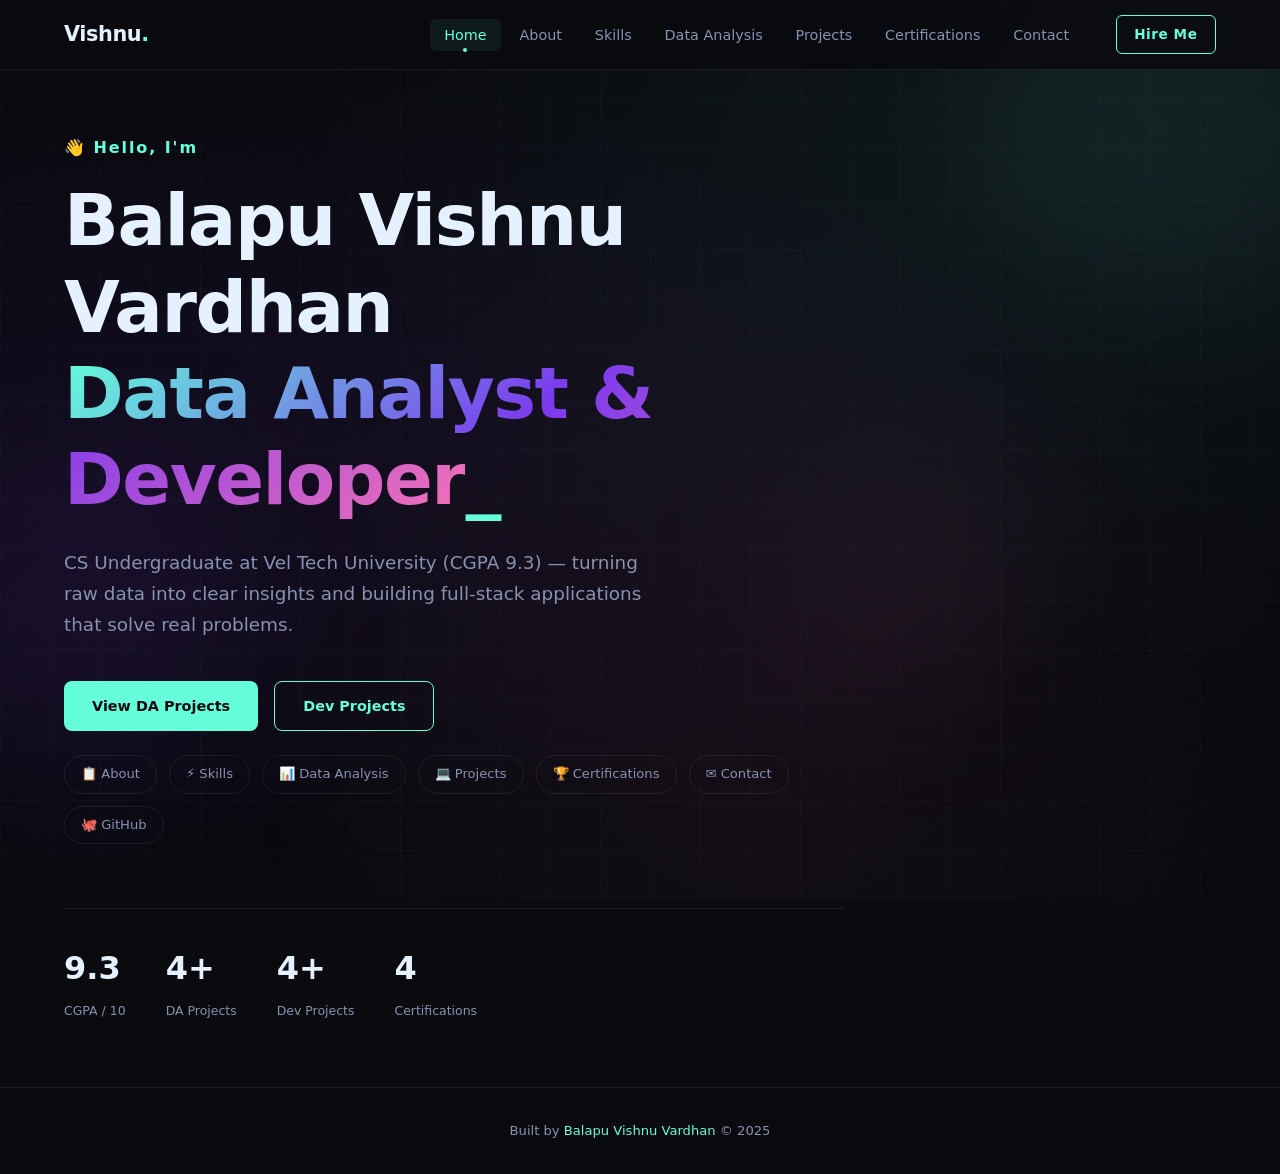
==== commit 694540b6: "Complete portfolio rebuild: multi-page dark theme, resume details, dynamic add system" ====
--- a/index.html
+++ b/index.html
@@ -1,551 +1,117 @@
-<!DOCTYPE HTML>
+<!DOCTYPE html>
 <html lang="en">
 <head>
-  <title>Balapu Vishnu Vardhan | Portfolio</title>
-  <meta charset="utf-8" />
-  <meta name="viewport" content="width=device-width, initial-scale=1, user-scalable=no" />
-  <meta name="description" content="Portfolio of Balapu Vishnu Vardhan — CS undergrad, Data Analyst, Full Stack Developer." />
-  <link rel="stylesheet" href="assets/css/main.css" />
-  <noscript><link rel="stylesheet" href="assets/css/noscript.css" /></noscript>
+  <meta charset="UTF-8"/>
+  <meta name="viewport" content="width=device-width,initial-scale=1"/>
+  <title>Vishnu Vardhan | Portfolio</title>
+  <link rel="stylesheet" href="style.css"/>
   <style>
-    /* ── SECTION ANCHORS ── */
-    #about, #skills, #experience, #data-analysis, #projects, #certifications, #contact {
-      scroll-margin-top: 4em;
+    /* HOME-SPECIFIC */
+    .hero {
+      min-height: calc(100vh - 70px);
+      display: flex; align-items: center;
+      padding: 4rem clamp(1.5rem,5vw,4rem);
+      position: relative;
     }
-
-    /* ── SKILL TAGS ── */
-    .skill-tags { display: flex; flex-wrap: wrap; gap: 0.5em; margin: 0.5em 0 1.2em; list-style: none; padding: 0; }
-    .skill-tags li {
-      background: #f56a6a; color: #fff;
-      font-size: 0.72em; font-weight: 700; letter-spacing: 0.08em;
-      padding: 0.3em 0.9em; border-radius: 2em;
+    .hero-content { max-width: 780px; }
+    .hero-greeting {
+      color: var(--accent); font-size: 1rem; font-weight: 600;
+      letter-spacing: 0.12em; margin-bottom: 1rem; display: block;
     }
-    .skill-tags li.blue   { background: #4a90d9; }
-    .skill-tags li.green  { background: #27ae60; }
-    .skill-tags li.purple { background: #8e44ad; }
-    .skill-tags li.orange { background: #e67e22; }
-    .skill-tags li.teal   { background: #16a085; }
-
-    /* ── TIMELINE ── */
-    .timeline { border-left: 3px solid #f56a6a; padding-left: 1.5em; margin: 1em 0; }
-    .timeline-item { margin-bottom: 1.5em; position: relative; }
-    .timeline-item::before {
-      content: ''; position: absolute; left: -1.85em; top: 0.35em;
-      width: 12px; height: 12px; border-radius: 50%;
-      background: #f56a6a; border: 2px solid #fff;
+    .hero h1 { margin-bottom: 0.5rem; }
+    .hero h1 .name { color: var(--white); }
+    .hero h1 .role {
+      background: linear-gradient(135deg, var(--accent), var(--accent2), var(--accent3));
+      -webkit-background-clip: text; -webkit-text-fill-color: transparent;
+      background-clip: text;
     }
-    .timeline-item h4 { margin: 0 0 0.1em; font-size: 1em; color: #333; }
-    .timeline-item .meta { font-size: 0.78em; color: #888; margin-bottom: 0.4em; }
-
-    /* ── PROJECT CARD TAG ── */
-    .project-tag {
-      display: inline-block; background: #f56a6a; color: #fff;
-      font-size: 0.65em; font-weight: 700; letter-spacing: 0.1em;
-      text-transform: uppercase; padding: 0.25em 0.75em;
-      border-radius: 2em; margin-bottom: 0.6em;
+    .hero-sub {
+      font-size: 1.15rem; color: var(--muted);
+      max-width: 580px; margin: 1.5rem 0 2.5rem;
     }
-    .project-tag.blue   { background: #4a90d9; }
-    .project-tag.green  { background: #27ae60; }
-    .project-tag.purple { background: #8e44ad; }
-
-    /* ── ADD PROJECT PANEL ── */
-    #add-project-panel {
-      background: #1d1d1d; border: 2px dashed #f56a6a;
-      border-radius: 8px; padding: 1.5em; margin: 2em 0;
+    .hero-btns { display: flex; gap: 1rem; flex-wrap: wrap; }
+    .hero-stats {
+      display: flex; gap: 2.5rem; margin-top: 4rem;
+      padding-top: 2rem; border-top: 1px solid var(--border);
+      flex-wrap: wrap;
     }
-    #add-project-panel h3 { color: #f56a6a; margin-bottom: 1em; }
-    #add-project-panel input,
-    #add-project-panel select,
-    #add-project-panel textarea {
-      width: 100%; padding: 0.6em 0.8em; margin-bottom: 0.8em;
-      background: #111; border: 1px solid #444; color: #fff;
-      border-radius: 4px; font-size: 0.9em; box-sizing: border-box;
+    .hero-stat .num { font-size: 2rem; font-weight: 800; color: var(--white); display: block; }
+    .hero-stat .lbl { font-size: 0.78rem; color: var(--muted); }
+    /* Animated cursor */
+    .cursor { animation: blink 1s step-end infinite; color: var(--accent); }
+    @keyframes blink { 50% { opacity: 0; } }
+    /* Floating orbs */
+    .orb {
+      position: fixed; border-radius: 50%; filter: blur(80px);
+      pointer-events: none; z-index: -1; animation: float 8s ease-in-out infinite;
     }
-    #add-project-panel label { color: #aaa; font-size: 0.85em; display: block; margin-bottom: 0.2em; }
-    #add-project-panel .btn-row { display: flex; gap: 1em; margin-top: 0.5em; }
-    #toggle-panel-btn { cursor: pointer; }
-    #saved-note { color: #27ae60; font-size: 0.85em; margin-top: 0.5em; display: none; }
-
-    /* ── CERT BADGES ── */
-    .cert-list { list-style: none; padding: 0; }
-    .cert-list li {
-      padding: 0.6em 1em; margin-bottom: 0.5em;
-      background: rgba(245,106,106,0.08); border-left: 3px solid #f56a6a;
-      border-radius: 0 4px 4px 0; font-size: 0.9em;
+    .orb1 { width: 400px; height: 400px; background: rgba(100,255,218,0.06); top: -100px; right: -100px; }
+    .orb2 { width: 350px; height: 350px; background: rgba(124,58,237,0.08); bottom: 100px; left: -100px; animation-delay: -3s; }
+    .orb3 { width: 250px; height: 250px; background: rgba(244,114,182,0.05); top: 50%; right: 20%; animation-delay: -6s; }
+    @keyframes float {
+      0%,100% { transform: translateY(0) scale(1); }
+      50% { transform: translateY(-30px) scale(1.05); }
     }
-
-    /* ── STATS ROW ── */
-    .stats-row { display: flex; flex-wrap: wrap; gap: 1em; margin: 1.5em 0; }
-    .stat-box {
-      flex: 1 1 120px; background: rgba(245,106,106,0.1);
-      border: 1px solid rgba(245,106,106,0.3); border-radius: 6px;
-      padding: 1em; text-align: center;
+    /* Quick links row */
+    .quick-nav {
+      display: flex; flex-wrap: wrap; gap: 0.75rem;
+      margin-top: 1.5rem;
     }
-    .stat-box .num { font-size: 1.8em; font-weight: 700; color: #f56a6a; display: block; }
-    .stat-box .lbl { font-size: 0.75em; color: #888; text-transform: uppercase; letter-spacing: 0.08em; }
-
-    /* ── SECTION LABEL ── */
-    .section-label {
-      display: inline-block; background: rgba(245,106,106,0.15);
-      color: #f56a6a; font-size: 0.7em; font-weight: 700;
-      letter-spacing: 0.15em; text-transform: uppercase;
-      padding: 0.3em 0.9em; border-radius: 2em; margin-bottom: 0.8em;
+    .quick-nav a {
+      display: flex; align-items: center; gap: 0.4rem;
+      font-size: 0.82rem; color: var(--muted);
+      padding: 0.45rem 1rem; border-radius: 50px;
+      border: 1px solid var(--border);
+      transition: var(--transition);
     }
+    .quick-nav a:hover { color: var(--accent); border-color: rgba(100,255,218,0.3); background: rgba(100,255,218,0.05); }
   </style>
 </head>
-<body class="is-preload">
-<div id="wrapper" class="fade-in">
+<body>
+<div id="nav-placeholder"></div>
+<div class="orb orb1"></div>
+<div class="orb orb2"></div>
+<div class="orb orb3"></div>
 
-  <!-- ══ INTRO ══ -->
-  <div id="intro">
-    <h1>Balapu Vishnu Vardhan</h1>
-    <p>CS Undergrad &nbsp;·&nbsp; Data Analyst &nbsp;·&nbsp; Full Stack Developer<br/>
-    CGPA 9.3 &nbsp;|&nbsp; Vel Tech University &nbsp;|&nbsp; Graduating 2026</p>
-    <ul class="actions">
-      <li><a href="#header" class="button icon solid solo fa-arrow-down scrolly">Explore</a></li>
-    </ul>
-  </div>
+<div class="page">
+  <section class="hero">
+    <div class="hero-content">
+      <span class="hero-greeting">👋 Hello, I'm</span>
+      <h1>
+        <span class="name">Balapu Vishnu Vardhan</span><br/>
+        <span class="role">Data Analyst &amp; Developer</span><span class="cursor">_</span>
+      </h1>
+      <p class="hero-sub">
+        CS Undergraduate at Vel Tech University (CGPA 9.3) — turning raw data into clear insights
+        and building full-stack applications that solve real problems.
+      </p>
+      <div class="hero-btns">
+        <a href="data-analysis.html" class="btn btn-primary">View DA Projects</a>
+        <a href="projects.html"      class="btn btn-outline">Dev Projects</a>
+      </div>
+      <div class="quick-nav">
+        <a href="about.html">📋 About</a>
+        <a href="skills.html">⚡ Skills</a>
+        <a href="data-analysis.html">📊 Data Analysis</a>
+        <a href="projects.html">💻 Projects</a>
+        <a href="certifications.html">🏆 Certifications</a>
+        <a href="contact.html">✉️ Contact</a>
+        <a href="https://github.com/vishnuvardhan999-hub" target="_blank">🐙 GitHub</a>
+      </div>
+      <div class="hero-stats">
+        <div class="hero-stat"><span class="num">9.3</span><span class="lbl">CGPA / 10</span></div>
+        <div class="hero-stat"><span class="num">4+</span><span class="lbl">DA Projects</span></div>
+        <div class="hero-stat"><span class="num">4+</span><span class="lbl">Dev Projects</span></div>
+        <div class="hero-stat"><span class="num">4</span><span class="lbl">Certifications</span></div>
+      </div>
+    </div>
+  </section>
+</div>
 
-  <!-- ══ HEADER ══ -->
-  <header id="header">
-    <a href="index.html" class="logo">Vishnu Vardhan</a>
-  </header>
+<footer>
+  <p>Built by <span>Balapu Vishnu Vardhan</span> &copy; 2025</p>
+</footer>
 
-  <!-- ══ NAV ══ -->
-  <nav id="nav">
-    <ul class="links">
-      <li class="active"><a href="#header">Home</a></li>
-      <li><a href="#about"         class="scrolly">About</a></li>
-      <li><a href="#skills"        class="scrolly">Skills</a></li>
-      <li><a href="#data-analysis" class="scrolly">Data Analysis</a></li>
-      <li><a href="#projects"      class="scrolly">Dev Projects</a></li>
-      <li><a href="#contact"       class="scrolly">Contact</a></li>
-    </ul>
-    <ul class="icons">
-      <li><a href="https://github.com/vishnuvardhan999-hub" target="_blank" class="icon brands fa-github"><span class="label">GitHub</span></a></li>
-      <li><a href="mailto:balapuvishnu@gmail.com" class="icon solid fa-envelope"><span class="label">Email</span></a></li>
-    </ul>
-  </nav>
-
-  <div id="main">
-
-    <!-- ══ ABOUT ══ -->
-    <article class="post featured" id="about">
-      <header class="major">
-        <span class="section-label">About Me</span>
-        <h2>Balapu Vishnu Vardhan</h2>
-        <p>Dedicated and adaptable Computer Science undergraduate with a robust foundation in
-        software development, data analysis, and problem-solving. Committed to continuous
-        learning and delivering innovative, efficient solutions. Quick learner with a proven
-        ability to collaborate effectively and contribute to impactful projects.</p>
-      </header>
-      <div class="stats-row">
-        <div class="stat-box"><span class="num">9.3</span><span class="lbl">CGPA / 10</span></div>
-        <div class="stat-box"><span class="num">4+</span><span class="lbl">Dev Projects</span></div>
-        <div class="stat-box"><span class="num">4+</span><span class="lbl">DA Projects</span></div>
-        <div class="stat-box"><span class="num">4</span><span class="lbl">Certifications</span></div>
-        <div class="stat-box"><span class="num">2026</span><span class="lbl">Graduating</span></div>
-      </div>
-      <div class="timeline">
-        <div class="timeline-item">
-          <h4>B.Tech — Computer Science &amp; Engineering</h4>
-          <div class="meta">Vel Tech Rangarajan Dr. Sagunthala R&amp;D Institute &nbsp;|&nbsp; 2022 – 2026 &nbsp;|&nbsp; CGPA: 9.3/10</div>
-        </div>
-        <div class="timeline-item">
-          <h4>Intermediate (MPC)</h4>
-          <div class="meta">Sri Nalanda Junior College &nbsp;|&nbsp; 2020 – 2022 &nbsp;|&nbsp; 90%</div>
-        </div>
-        <div class="timeline-item">
-          <h4>SSC</h4>
-          <div class="meta">Sri Sai Vidyalaya &nbsp;|&nbsp; 2020 &nbsp;|&nbsp; 96%</div>
-        </div>
-      </div>
-      <ul class="actions special">
-        <li><a href="mailto:balapuvishnu@gmail.com" class="button large">Get In Touch</a></li>
-        <li><a href="https://github.com/vishnuvardhan999-hub" target="_blank" class="button large">GitHub Profile</a></li>
-      </ul>
-    </article>
-
-
-    <!-- ══ SKILLS ══ -->
-    <section id="skills" style="margin-bottom:3em;">
-      <span class="section-label">Technical Skills</span>
-      <h2 style="margin-top:0.3em;">What I Work With</h2>
-
-      <h4 style="margin-bottom:0.3em;">Languages</h4>
-      <ul class="skill-tags">
-        <li class="blue">Java</li><li class="blue">Python</li><li class="blue">JavaScript</li>
-      </ul>
-
-      <h4 style="margin-bottom:0.3em;">Data Analysis &amp; Visualization</h4>
-      <ul class="skill-tags">
-        <li>MySQL</li><li>Microsoft Excel</li><li>Tableau</li><li>Power BI</li>
-        <li class="teal">NumPy</li><li class="teal">Pandas</li><li class="teal">Matplotlib</li>
-      </ul>
-
-      <h4 style="margin-bottom:0.3em;">Web Technologies</h4>
-      <ul class="skill-tags">
-        <li class="orange">HTML</li><li class="orange">CSS</li><li class="orange">React</li>
-        <li class="orange">Angular</li><li class="orange">Node.js</li>
-        <li class="orange">Express.js</li><li class="orange">REST APIs</li>
-      </ul>
-
-      <h4 style="margin-bottom:0.3em;">Databases</h4>
-      <ul class="skill-tags">
-        <li class="purple">MySQL</li><li class="purple">MongoDB</li>
-      </ul>
-    </section>
-
-
-    <!-- ══ INTERNSHIP ══ -->
-    <section id="experience" style="margin-bottom:3em;">
-      <span class="section-label">Experience</span>
-      <h2 style="margin-top:0.3em;">Internship</h2>
-      <div class="timeline">
-        <div class="timeline-item">
-          <h4>Frontend Developer Intern — CodeAlpha, Chennai</h4>
-          <div class="meta">Internship &nbsp;|&nbsp; Web Development</div>
-          <p style="margin:0.5em 0 0.3em;"><strong>Online Portfolio Builder</strong></p>
-          <ul style="margin:0 0 0.6em 1.2em; font-size:0.9em;">
-            <li>Built a responsive portfolio builder using HTML, CSS &amp; JavaScript, cutting setup time by <strong>70%</strong>.</li>
-            <li>Implemented responsive layouts across 5+ screen sizes for seamless desktop and mobile access.</li>
-          </ul>
-          <p style="margin:0.3em 0;"><strong>Expense Tracker Web App</strong></p>
-          <ul style="margin:0 0 0 1.2em; font-size:0.9em;">
-            <li>Developed a budget management app supporting expense logging across <strong>10 spending categories</strong>.</li>
-            <li>Integrated 3 interactive chart types (bar, pie, trend line) to visualize spending patterns.</li>
-          </ul>
-        </div>
-      </div>
-    </section>
-
-
-    <!-- ══ DATA ANALYSIS SECTION ══ -->
-    <section id="data-analysis" style="margin-bottom:1em;">
-      <span class="section-label">Data Analysis</span>
-      <h2 style="margin-top:0.3em;">Data Analysis Projects</h2>
-      <p>End-to-end data projects spanning SQL, Excel, Tableau, and Power BI — each with a detailed README on GitHub.</p>
-      <ul class="actions" style="margin-bottom:1.5em;">
-        <li><a href="https://github.com/vishnuvardhan999-hub/Data-Analysis-Portfolio" target="_blank" class="button primary">View Full Portfolio on GitHub</a></li>
-      </ul>
-    </section>
-
-    <section class="posts" id="da-projects-grid">
-
-      <!-- DA 1: SQL -->
-      <article>
-        <header>
-          <span class="project-tag">SQL &nbsp;·&nbsp; Data Cleaning &amp; EDA</span>
-          <h2><a href="https://github.com/vishnuvardhan999-hub/Data-Analysis-Portfolio/tree/main/sql" target="_blank">Tech Layoffs<br/>Data Cleaning &amp; Analysis</a></h2>
-        </header>
-        <a href="https://github.com/vishnuvardhan999-hub/Data-Analysis-Portfolio/tree/main/sql" target="_blank" class="image fit">
-          <img src="images/sql-preview.svg" alt="SQL Tech Layoffs Dashboard" />
-        </a>
-        <p>Cleaned 1,000+ rows of global tech layoff data in MySQL. Used <strong>ROW_NUMBER()</strong> for deduplication, self-joins for NULL fills, and CTEs + <strong>DENSE_RANK()</strong> for rolling totals and top-5 yearly rankings.</p>
-        <ul class="actions special">
-          <li><a href="https://github.com/vishnuvardhan999-hub/Data-Analysis-Portfolio/tree/main/sql" target="_blank" class="button">View on GitHub</a></li>
-        </ul>
-      </article>
-
-      <!-- DA 2: Excel -->
-      <article>
-        <header>
-          <span class="project-tag green">Excel &nbsp;·&nbsp; Dashboard</span>
-          <h2><a href="https://github.com/vishnuvardhan999-hub/Data-Analysis-Portfolio/tree/main/excel" target="_blank">Bike Buyers<br/>Sales Dashboard</a></h2>
-        </header>
-        <a href="https://github.com/vishnuvardhan999-hub/Data-Analysis-Portfolio/tree/main/excel" target="_blank" class="image fit">
-          <img src="images/excel-preview.svg" alt="Excel Bike Buyers Dashboard" />
-        </a>
-        <p>Analyzed 1,000 customer records to identify bike purchase behavior. Cleaned abbreviated data, engineered <strong>Age Bracket</strong> with nested IFs, and built an interactive dashboard with Pivot Tables, charts, and slicers.</p>
-        <ul class="actions special">
-          <li><a href="https://github.com/vishnuvardhan999-hub/Data-Analysis-Portfolio/tree/main/excel" target="_blank" class="button">View on GitHub</a></li>
-        </ul>
-      </article>
-
-      <!-- DA 3: Tableau -->
-      <article>
-        <header>
-          <span class="project-tag blue">Tableau &nbsp;·&nbsp; Interactive Dashboard</span>
-          <h2><a href="https://github.com/vishnuvardhan999-hub/Data-Analysis-Portfolio/tree/main/tableau" target="_blank">Seattle AirBnB<br/>Market Dashboard</a></h2>
-        </header>
-        <a href="https://github.com/vishnuvardhan999-hub/Data-Analysis-Portfolio/tree/main/tableau" target="_blank" class="image fit">
-          <img src="images/tableau-preview.svg" alt="Tableau Seattle AirBnB Dashboard" />
-        </a>
-        <p>Explored 3,818 listings across 3 data sources (Listings, Reviews, 1M-row Calendar). Built an interactive dashboard with a <strong>zipcode price map</strong>, bedroom pricing chart, weekly revenue trends and LOD expressions.</p>
-        <ul class="actions special">
-          <li><a href="https://github.com/vishnuvardhan999-hub/Data-Analysis-Portfolio/tree/main/tableau" target="_blank" class="button">View on GitHub</a></li>
-        </ul>
-      </article>
-
-      <!-- DA 4: Power BI -->
-      <article>
-        <header>
-          <span class="project-tag purple">Power BI &nbsp;·&nbsp; Survey Dashboard</span>
-          <h2><a href="https://github.com/vishnuvardhan999-hub/Data-Analysis-Portfolio/tree/main/power%20bi" target="_blank">Data Professional<br/>Survey Dashboard</a></h2>
-        </header>
-        <a href="https://github.com/vishnuvardhan999-hub/Data-Analysis-Portfolio/tree/main/power%20bi" target="_blank" class="image fit">
-          <img src="images/powerbi-preview.svg" alt="Power BI Survey Dashboard" />
-        </a>
-        <p>Analyzed a 630-respondent survey of data professionals. Used <strong>Power Query</strong> to convert salary ranges to midpoints. Revealed salary happiness of just <strong>4.27/10</strong> and 59% are career switchers.</p>
-        <ul class="actions special">
-          <li><a href="https://github.com/vishnuvardhan999-hub/Data-Analysis-Portfolio/tree/main/power%20bi" target="_blank" class="button">View on GitHub</a></li>
-        </ul>
-      </article>
-
-    </section><!-- end #da-projects-grid -->
-
-
-    <!-- ══ DEV PROJECTS ══ -->
-    <section id="projects" style="margin:3em 0 1em;">
-      <span class="section-label">Development Projects</span>
-      <h2 style="margin-top:0.3em;">Software Projects</h2>
-    </section>
-
-    <section class="posts" id="dev-projects-grid">
-
-      <!-- Dev 1: House Rental -->
-      <article>
-        <header>
-          <span class="project-tag orange">Angular &nbsp;·&nbsp; TypeScript &nbsp;·&nbsp; MySQL</span>
-          <h2>Online House Rental<br/>Management System</h2>
-        </header>
-        <a class="image fit">
-          <img src="images/pic06.jpg" alt="House Rental System" />
-        </a>
-        <p>Engineered a scalable rental platform for property listings, tenant registration and booking. Architected <strong>JWT-driven access control</strong> with distinct privileges for Owners, Tenants and Admins. Developed RESTful APIs and relational MySQL schemas.</p>
-        <ul class="actions special">
-          <li><a href="https://github.com/vishnuvardhan999-hub" target="_blank" class="button">View on GitHub</a></li>
-        </ul>
-      </article>
-
-      <!-- Dev 2: Chat App -->
-      <article>
-        <header>
-          <span class="project-tag blue">MERN Stack &nbsp;·&nbsp; WebSocket</span>
-          <h2>Real-Time Chat<br/>Application</h2>
-        </header>
-        <a class="image fit">
-          <img src="images/pic07.jpg" alt="Real-Time Chat App" />
-        </a>
-        <p>Crafted a high-performance messaging platform for multiple concurrent users using <strong>WebSocket</strong> for real-time delivery. Implemented JWT authentication, presence tracking, active sessions, and threaded interactions.</p>
-        <ul class="actions special">
-          <li><a href="https://github.com/vishnuvardhan999-hub" target="_blank" class="button">View on GitHub</a></li>
-        </ul>
-      </article>
-
-      <!-- Dev 3: Procurement -->
-      <article>
-        <header>
-          <span class="project-tag purple">Java Full Stack &nbsp;·&nbsp; Spring Boot</span>
-          <h2>Smart Procurement &amp;<br/>Vendor Management</h2>
-        </header>
-        <a class="image fit">
-          <img src="images/pic08.jpg" alt="Procurement System" />
-        </a>
-        <p>Spearheaded procurement automation for requisitions, approvals and purchase orders. Modeled role-based workflows for employees, vendors, finance teams and admins. Built <strong>Spring Boot</strong> backend services with MySQL-driven data management.</p>
-        <ul class="actions special">
-          <li><a href="https://github.com/vishnuvardhan999-hub" target="_blank" class="button">View on GitHub</a></li>
-        </ul>
-      </article>
-
-      <!-- Dev 4: Expense Tracker -->
-      <article>
-        <header>
-          <span class="project-tag green">HTML &nbsp;·&nbsp; CSS &nbsp;·&nbsp; JavaScript</span>
-          <h2>Expense Tracker<br/>Web App</h2>
-        </header>
-        <a class="image fit">
-          <img src="images/pic09.jpg" alt="Expense Tracker" />
-        </a>
-        <p>Developed a budget management app supporting expense logging across <strong>10 spending categories</strong>. Integrated 3 interactive chart types — bar, pie, and trend line — to visualize spending patterns at a glance.</p>
-        <ul class="actions special">
-          <li><a href="https://github.com/vishnuvardhan999-hub" target="_blank" class="button">View on GitHub</a></li>
-        </ul>
-      </article>
-
-    </section><!-- end #dev-projects-grid -->
-
-
-    <!-- ══ CERTIFICATIONS ══ -->
-    <section id="certifications" style="margin:3em 0 3em;">
-      <span class="section-label">Certifications</span>
-      <h2 style="margin-top:0.3em;">Licenses &amp; Certifications</h2>
-      <ul class="cert-list">
-        <li>🏆 <strong>Full Stack Development</strong> — Matrimony, 2025</li>
-        <li>🏆 <strong>Java Full Stack</strong> — Wipro Talent Acquisition, 2025</li>
-        <li>🏆 <strong>Frontend Development Certification</strong> — Coursera, 2025</li>
-        <li>🏆 <strong>Java Programming Fundamentals</strong> — Infosys SpringBoard, 2024</li>
-      </ul>
-    </section>
-
-    <!-- ══ ADD PROJECT PANEL ══ -->
-    <section style="margin:2em 0 3em;">
-      <span class="section-label">Dynamic</span>
-      <h2 style="margin-top:0.3em;">Add a New Project</h2>
-      <p style="margin-bottom:0.5em;">Built something new? Add it to your portfolio directly here — no code editing needed. Projects are saved in your browser and show up instantly on the page.</p>
-
-      <button id="toggle-panel-btn" class="button" onclick="togglePanel()">+ Add New Project</button>
-
-      <div id="add-project-panel" style="display:none; margin-top:1.5em;">
-        <h3>New Project Details</h3>
-
-        <label>Project Title *</label>
-        <input type="text" id="new-title" placeholder="e.g. Customer Churn Analysis" />
-
-        <label>Section</label>
-        <select id="new-section">
-          <option value="da">Data Analysis</option>
-          <option value="dev">Development</option>
-        </select>
-
-        <label>Tag / Tech Stack *</label>
-        <input type="text" id="new-tag" placeholder="e.g. Python · Pandas · Matplotlib" />
-
-        <label>Tag Color</label>
-        <select id="new-tag-color">
-          <option value="">Red (default)</option>
-          <option value="blue">Blue</option>
-          <option value="green">Green</option>
-          <option value="purple">Purple</option>
-          <option value="orange">Orange</option>
-        </select>
-
-        <label>Description *</label>
-        <textarea id="new-desc" rows="3" placeholder="Brief description of what you built and the key techniques used..."></textarea>
-
-        <label>GitHub Link *</label>
-        <input type="url" id="new-link" placeholder="https://github.com/vishnuvardhan999-hub/..." />
-
-        <label>Image URL (optional — leave blank for default)</label>
-        <input type="url" id="new-img" placeholder="https://... or leave blank" />
-
-        <div class="btn-row">
-          <button class="button primary" onclick="addProject()">Add to Portfolio</button>
-          <button class="button" onclick="togglePanel()">Cancel</button>
-        </div>
-        <div id="saved-note">✅ Project added! It will appear in the grid above.</div>
-      </div>
-    </section>
-
-  </div><!-- end #main -->
-
-
-  <!-- ══ FOOTER ══ -->
-  <footer id="footer">
-    <section>
-      <h2>Let's Connect</h2>
-      <p>I'm open to internships, collaborations, and full-time roles in data analysis and software development. Feel free to reach out!</p>
-      <ul class="actions">
-        <li><a href="mailto:balapuvishnu@gmail.com" class="button primary">Send Email</a></li>
-        <li><a href="https://github.com/vishnuvardhan999-hub" target="_blank" class="button">GitHub</a></li>
-      </ul>
-    </section>
-    <section id="contact" class="split contact">
-      <section>
-        <h3>Phone</h3>
-        <p><a href="tel:+919059387828">+91 9059387828</a></p>
-      </section>
-      <section>
-        <h3>Email</h3>
-        <p><a href="mailto:balapuvishnu@gmail.com">balapuvishnu@gmail.com</a></p>
-      </section>
-      <section>
-        <h3>LinkedIn</h3>
-        <p><a href="https://linkedin.com/in/balapuvishnuvardhan" target="_blank">balapuvishnuvardhan</a></p>
-      </section>
-      <section>
-        <h3>GitHub</h3>
-        <ul class="icons alt">
-          <li><a href="https://github.com/vishnuvardhan999-hub" target="_blank" class="icon brands alt fa-github"><span class="label">GitHub</span></a></li>
-        </ul>
-      </section>
-    </section>
-  </footer>
-
-  <div id="copyright">
-    <ul><li>&copy; Balapu Vishnu Vardhan</li></ul>
-  </div>
-
-</div><!-- end #wrapper -->
-
-<!-- ══ SCRIPTS ══ -->
-<script src="assets/js/jquery.min.js"></script>
-<script src="assets/js/jquery.scrollex.min.js"></script>
-<script src="assets/js/jquery.scrolly.min.js"></script>
-<script src="assets/js/browser.min.js"></script>
-<script src="assets/js/breakpoints.min.js"></script>
-<script src="assets/js/util.js"></script>
-<script src="assets/js/main.js"></script>
-
-<script>
-// ── DYNAMIC PROJECT SYSTEM ──
-
-function togglePanel() {
-  var p = document.getElementById('add-project-panel');
-  p.style.display = p.style.display === 'none' ? 'block' : 'none';
-  document.getElementById('saved-note').style.display = 'none';
-}
-
-function addProject() {
-  var title   = document.getElementById('new-title').value.trim();
-  var section = document.getElementById('new-section').value;
-  var tag     = document.getElementById('new-tag').value.trim();
-  var color   = document.getElementById('new-tag-color').value;
-  var desc    = document.getElementById('new-desc').value.trim();
-  var link    = document.getElementById('new-link').value.trim();
-  var img     = document.getElementById('new-img').value.trim() || 'images/pic05.jpg';
-
-  if (!title || !tag || !desc || !link) {
-    alert('Please fill in Title, Tag, Description and GitHub Link.');
-    return;
-  }
-
-  // Save to localStorage
-  var key = 'portfolio_projects';
-  var existing = JSON.parse(localStorage.getItem(key) || '[]');
-  existing.push({ title, section, tag, color, desc, link, img });
-  localStorage.setItem(key, JSON.stringify(existing));
-
-  // Render immediately
-  renderProject({ title, section, tag, color, desc, link, img });
-
-  // Clear form
-  ['new-title','new-tag','new-desc','new-link','new-img'].forEach(function(id){
-    document.getElementById(id).value = '';
-  });
-  document.getElementById('saved-note').style.display = 'block';
-}
-
-function renderProject(p) {
-  var gridId = p.section === 'da' ? 'da-projects-grid' : 'dev-projects-grid';
-  var grid   = document.getElementById(gridId);
-  var tagClass = p.color ? ' ' + p.color : '';
-  var article = document.createElement('article');
-  article.innerHTML =
-    '<header>' +
-      '<span class="project-tag' + tagClass + '">' + escHtml(p.tag) + '</span>' +
-      '<h2><a href="' + escHtml(p.link) + '" target="_blank">' + escHtml(p.title) + '</a></h2>' +
-    '</header>' +
-    '<a href="' + escHtml(p.link) + '" target="_blank" class="image fit">' +
-      '<img src="' + escHtml(p.img) + '" alt="' + escHtml(p.title) + '" />' +
-    '</a>' +
-    '<p>' + escHtml(p.desc) + '</p>' +
-    '<ul class="actions special">' +
-      '<li><a href="' + escHtml(p.link) + '" target="_blank" class="button">View on GitHub</a></li>' +
-    '</ul>';
-  grid.appendChild(article);
-}
-
-function escHtml(s) {
-  return String(s).replace(/&/g,'&amp;').replace(/</g,'&lt;').replace(/>/g,'&gt;').replace(/"/g,'&quot;');
-}
-
-// Load saved projects on page load
-(function loadSaved() {
-  var saved = JSON.parse(localStorage.getItem('portfolio_projects') || '[]');
-  saved.forEach(function(p){ renderProject(p); });
-})();
-</script>
-
+<script src="nav.js"></script>
 </body>
 </html>
--- a/style.css
+++ b/style.css
@@ -0,0 +1,306 @@
+/* ═══════════════════════════════════════════
+   VISHNU VARDHAN PORTFOLIO — GLOBAL STYLES
+   Dark theme • Glassmorphism • Modern 2025
+   ═══════════════════════════════════════════ */
+
+*, *::before, *::after { box-sizing: border-box; margin: 0; padding: 0; }
+
+:root {
+  --bg:        #0a0a0f;
+  --bg2:       #0f0f1a;
+  --bg3:       #14141f;
+  --glass:     rgba(255,255,255,0.04);
+  --border:    rgba(255,255,255,0.08);
+  --accent:    #64ffda;
+  --accent2:   #7c3aed;
+  --accent3:   #f472b6;
+  --text:      #ccd6f6;
+  --muted:     #8892b0;
+  --white:     #e6f1ff;
+  --card-bg:   rgba(16,16,32,0.8);
+  --nav-h:     70px;
+  --radius:    12px;
+  --shadow:    0 8px 32px rgba(0,0,0,0.4);
+  --transition: all 0.3s cubic-bezier(0.4,0,0.2,1);
+}
+
+html { scroll-behavior: smooth; font-size: 16px; }
+
+body {
+  background: var(--bg);
+  color: var(--text);
+  font-family: 'Segoe UI', system-ui, -apple-system, sans-serif;
+  line-height: 1.7;
+  min-height: 100vh;
+  overflow-x: hidden;
+}
+
+/* ── BACKGROUND GRID ── */
+body::before {
+  content: '';
+  position: fixed; inset: 0; z-index: -1;
+  background-image:
+    linear-gradient(rgba(100,255,218,0.03) 1px, transparent 1px),
+    linear-gradient(90deg, rgba(100,255,218,0.03) 1px, transparent 1px);
+  background-size: 50px 50px;
+}
+
+/* ── NOISE TEXTURE OVERLAY ── */
+body::after {
+  content: '';
+  position: fixed; inset: 0; z-index: -1;
+  background: radial-gradient(ellipse at 20% 50%, rgba(124,58,237,0.08) 0%, transparent 60%),
+              radial-gradient(ellipse at 80% 20%, rgba(100,255,218,0.06) 0%, transparent 50%),
+              radial-gradient(ellipse at 60% 80%, rgba(244,114,182,0.05) 0%, transparent 50%);
+}
+
+/* ── SCROLLBAR ── */
+::-webkit-scrollbar { width: 6px; }
+::-webkit-scrollbar-track { background: var(--bg); }
+::-webkit-scrollbar-thumb { background: var(--accent2); border-radius: 3px; }
+
+/* ── TYPOGRAPHY ── */
+h1,h2,h3,h4,h5 { color: var(--white); font-weight: 700; line-height: 1.2; }
+h1 { font-size: clamp(2.5rem, 6vw, 4.5rem); letter-spacing: -0.02em; }
+h2 { font-size: clamp(1.8rem, 4vw, 2.8rem); }
+h3 { font-size: 1.3rem; }
+h4 { font-size: 1rem; }
+p  { color: var(--muted); margin-bottom: 1rem; }
+a  { color: var(--accent); text-decoration: none; transition: var(--transition); }
+a:hover { color: var(--white); }
+
+/* ── NAVBAR ── */
+nav.navbar {
+  position: fixed; top: 0; left: 0; right: 0;
+  height: var(--nav-h); z-index: 1000;
+  background: rgba(10,10,15,0.85);
+  backdrop-filter: blur(20px);
+  border-bottom: 1px solid var(--border);
+  display: flex; align-items: center;
+  padding: 0 clamp(1.5rem, 5vw, 4rem);
+  gap: 2rem;
+}
+
+nav.navbar .logo {
+  font-size: 1.3rem; font-weight: 800;
+  color: var(--white); white-space: nowrap;
+  letter-spacing: -0.02em; margin-right: auto;
+}
+nav.navbar .logo span { color: var(--accent); }
+
+nav.navbar ul {
+  list-style: none; display: flex; gap: 0.25rem; align-items: center;
+}
+nav.navbar ul li a {
+  color: var(--muted); font-size: 0.9rem; font-weight: 500;
+  padding: 0.5rem 0.9rem; border-radius: 6px;
+  transition: var(--transition); position: relative;
+}
+nav.navbar ul li a:hover,
+nav.navbar ul li a.active {
+  color: var(--accent); background: rgba(100,255,218,0.07);
+}
+nav.navbar ul li a.active::after {
+  content: ''; position: absolute;
+  bottom: -1px; left: 50%; transform: translateX(-50%);
+  width: 4px; height: 4px; border-radius: 50%; background: var(--accent);
+}
+
+/* ── RESUME BUTTON ── */
+.btn-resume {
+  border: 1px solid var(--accent); color: var(--accent);
+  padding: 0.45rem 1.1rem; border-radius: 6px; font-size: 0.85rem;
+  font-weight: 600; letter-spacing: 0.04em;
+  transition: var(--transition); white-space: nowrap;
+}
+.btn-resume:hover { background: rgba(100,255,218,0.1); color: var(--accent); }
+
+/* ── HAMBURGER ── */
+.hamburger { display: none; flex-direction: column; gap: 5px; cursor: pointer; padding: 5px; }
+.hamburger span { display: block; width: 24px; height: 2px; background: var(--muted); border-radius: 2px; transition: var(--transition); }
+
+/* ── PAGE WRAPPER ── */
+.page { padding-top: var(--nav-h); min-height: 100vh; }
+
+/* ── CONTAINER ── */
+.container { max-width: 1100px; margin: 0 auto; padding: 0 clamp(1.5rem, 5vw, 3rem); }
+
+/* ── SECTION ── */
+.section { padding: 6rem 0; }
+.section-tag {
+  display: inline-block; color: var(--accent);
+  font-size: 0.78rem; font-weight: 700; letter-spacing: 0.15em;
+  text-transform: uppercase; margin-bottom: 0.75rem;
+}
+.section-title {
+  font-size: clamp(1.8rem, 3vw, 2.5rem);
+  margin-bottom: 0.5rem;
+}
+.section-line {
+  width: 60px; height: 3px;
+  background: linear-gradient(90deg, var(--accent), var(--accent2));
+  border-radius: 2px; margin-bottom: 2.5rem;
+}
+
+/* ── GLASS CARD ── */
+.card {
+  background: var(--glass);
+  border: 1px solid var(--border);
+  border-radius: var(--radius);
+  padding: 1.75rem;
+  backdrop-filter: blur(10px);
+  transition: var(--transition);
+  position: relative; overflow: hidden;
+}
+.card::before {
+  content: ''; position: absolute;
+  inset: 0; border-radius: var(--radius);
+  background: linear-gradient(135deg, rgba(100,255,218,0.04), transparent);
+  opacity: 0; transition: var(--transition);
+}
+.card:hover { border-color: rgba(100,255,218,0.25); transform: translateY(-4px); box-shadow: 0 20px 40px rgba(0,0,0,0.3); }
+.card:hover::before { opacity: 1; }
+
+/* ── GRID ── */
+.grid-2 { display: grid; grid-template-columns: repeat(auto-fit, minmax(320px, 1fr)); gap: 1.5rem; }
+.grid-3 { display: grid; grid-template-columns: repeat(auto-fit, minmax(260px, 1fr)); gap: 1.25rem; }
+
+/* ── TAG CHIPS ── */
+.tags { display: flex; flex-wrap: wrap; gap: 0.5rem; margin-top: 1rem; }
+.tag {
+  font-size: 0.72rem; font-weight: 600; letter-spacing: 0.06em;
+  padding: 0.25rem 0.75rem; border-radius: 50px;
+  background: rgba(100,255,218,0.08); color: var(--accent);
+  border: 1px solid rgba(100,255,218,0.2);
+}
+.tag.purple { background: rgba(124,58,237,0.1); color: #a78bfa; border-color: rgba(124,58,237,0.3); }
+.tag.pink   { background: rgba(244,114,182,0.1); color: var(--accent3); border-color: rgba(244,114,182,0.25); }
+.tag.orange { background: rgba(251,146,60,0.1); color: #fb923c; border-color: rgba(251,146,60,0.25); }
+.tag.blue   { background: rgba(96,165,250,0.1); color: #60a5fa; border-color: rgba(96,165,250,0.25); }
+
+/* ── BUTTONS ── */
+.btn {
+  display: inline-flex; align-items: center; gap: 0.5rem;
+  padding: 0.75rem 1.75rem; border-radius: 8px;
+  font-size: 0.9rem; font-weight: 600; cursor: pointer;
+  transition: var(--transition); border: none;
+}
+.btn-primary {
+  background: var(--accent); color: var(--bg);
+}
+.btn-primary:hover { background: #4fd1c5; color: var(--bg); transform: translateY(-2px); box-shadow: 0 8px 20px rgba(100,255,218,0.25); }
+.btn-outline {
+  background: transparent; color: var(--accent);
+  border: 1px solid var(--accent);
+}
+.btn-outline:hover { background: rgba(100,255,218,0.08); color: var(--accent); transform: translateY(-2px); }
+
+/* ── STAT BOX ── */
+.stat-box {
+  text-align: center; padding: 1.5rem;
+  border: 1px solid var(--border); border-radius: var(--radius);
+  background: var(--glass);
+}
+.stat-box .num { font-size: 2.2rem; font-weight: 800; color: var(--accent); display: block; }
+.stat-box .lbl { font-size: 0.75rem; color: var(--muted); text-transform: uppercase; letter-spacing: 0.1em; }
+
+/* ── TIMELINE ── */
+.timeline { position: relative; padding-left: 2rem; }
+.timeline::before { content: ''; position: absolute; left: 0; top: 0; bottom: 0; width: 2px; background: linear-gradient(to bottom, var(--accent), var(--accent2), transparent); }
+.tl-item { position: relative; margin-bottom: 2.5rem; }
+.tl-item::before { content: ''; position: absolute; left: -2.4rem; top: 0.4rem; width: 10px; height: 10px; border-radius: 50%; background: var(--accent); border: 2px solid var(--bg); box-shadow: 0 0 8px var(--accent); }
+.tl-item h4 { color: var(--white); margin-bottom: 0.25rem; }
+.tl-date { font-size: 0.78rem; color: var(--accent); font-weight: 600; letter-spacing: 0.05em; margin-bottom: 0.5rem; display: block; }
+.tl-item p { font-size: 0.9rem; margin: 0; }
+
+/* ── SKILL BAR ── */
+.skill-group { margin-bottom: 2rem; }
+.skill-group h4 { color: var(--accent); font-size: 0.8rem; letter-spacing: 0.12em; text-transform: uppercase; margin-bottom: 1rem; }
+.skill-pills { display: flex; flex-wrap: wrap; gap: 0.6rem; }
+.skill-pill {
+  padding: 0.4rem 1rem; border-radius: 50px; font-size: 0.82rem; font-weight: 500;
+  background: rgba(255,255,255,0.04); border: 1px solid rgba(255,255,255,0.1);
+  color: var(--text); transition: var(--transition);
+}
+.skill-pill:hover { border-color: var(--accent); color: var(--accent); background: rgba(100,255,218,0.06); }
+
+/* ── PROJECT CARD ── */
+.project-card {
+  background: var(--card-bg);
+  border: 1px solid var(--border);
+  border-radius: var(--radius);
+  overflow: hidden;
+  transition: var(--transition);
+  display: flex; flex-direction: column;
+}
+.project-card:hover { border-color: rgba(100,255,218,0.3); transform: translateY(-6px); box-shadow: 0 24px 48px rgba(0,0,0,0.4); }
+.project-img { width: 100%; aspect-ratio: 16/9; object-fit: cover; background: var(--bg3); }
+.project-img svg { width: 100%; height: 100%; }
+.project-body { padding: 1.5rem; flex: 1; display: flex; flex-direction: column; }
+.project-body h3 { margin-bottom: 0.5rem; font-size: 1.15rem; }
+.project-body p { font-size: 0.88rem; flex: 1; }
+.project-links { display: flex; gap: 1rem; margin-top: 1.25rem; }
+.project-links a { font-size: 0.82rem; font-weight: 600; color: var(--muted); display: flex; align-items: center; gap: 0.35rem; }
+.project-links a:hover { color: var(--accent); }
+.project-number { font-size: 0.75rem; color: var(--accent); font-weight: 700; letter-spacing: 0.1em; margin-bottom: 0.5rem; }
+
+/* ── CERT CARD ── */
+.cert-card { display: flex; align-items: flex-start; gap: 1rem; padding: 1.25rem; background: var(--glass); border: 1px solid var(--border); border-radius: var(--radius); transition: var(--transition); }
+.cert-card:hover { border-color: rgba(100,255,218,0.25); }
+.cert-icon { font-size: 1.8rem; flex-shrink: 0; }
+.cert-card h4 { font-size: 0.95rem; margin-bottom: 0.15rem; }
+.cert-card p { font-size: 0.8rem; margin: 0; }
+
+/* ── CONTACT FORM ── */
+.form-group { margin-bottom: 1.25rem; }
+.form-group label { display: block; font-size: 0.82rem; color: var(--muted); margin-bottom: 0.4rem; letter-spacing: 0.05em; }
+.form-group input,
+.form-group textarea {
+  width: 100%; padding: 0.75rem 1rem;
+  background: rgba(255,255,255,0.04);
+  border: 1px solid var(--border); border-radius: 8px;
+  color: var(--white); font-size: 0.9rem; font-family: inherit;
+  transition: var(--transition); outline: none;
+}
+.form-group input:focus,
+.form-group textarea:focus { border-color: var(--accent); background: rgba(100,255,218,0.04); }
+.form-group textarea { resize: vertical; min-height: 130px; }
+
+/* ── ADD PROJECT PANEL ── */
+#add-panel {
+  background: rgba(100,255,218,0.03);
+  border: 1px dashed rgba(100,255,218,0.3);
+  border-radius: var(--radius); padding: 2rem; margin-top: 2rem;
+}
+#add-panel h3 { color: var(--accent); margin-bottom: 1.25rem; }
+#add-panel select { background: rgba(255,255,255,0.04); color: var(--white); }
+.success-msg { color: #4ade80; font-size: 0.85rem; margin-top: 0.75rem; display: none; }
+
+/* ── FOOTER ── */
+footer {
+  border-top: 1px solid var(--border);
+  padding: 2rem 0; text-align: center;
+}
+footer p { font-size: 0.82rem; color: var(--muted); margin: 0; }
+footer span { color: var(--accent); }
+
+/* ── PAGE TRANSITION ── */
+.page { animation: fadeUp 0.5s ease both; }
+@keyframes fadeUp {
+  from { opacity: 0; transform: translateY(20px); }
+  to   { opacity: 1; transform: translateY(0); }
+}
+
+/* ── GLOW ── */
+.glow { text-shadow: 0 0 30px rgba(100,255,218,0.4); }
+
+/* ── RESPONSIVE ── */
+@media (max-width: 768px) {
+  nav.navbar ul { display: none; flex-direction: column; position: fixed; top: var(--nav-h); left: 0; right: 0; background: rgba(10,10,15,0.98); border-bottom: 1px solid var(--border); padding: 1rem; gap: 0.25rem; }
+  nav.navbar ul.open { display: flex; }
+  .hamburger { display: flex; }
+  .btn-resume { display: none; }
+  h1 { font-size: 2.5rem; }
+  .grid-2, .grid-3 { grid-template-columns: 1fr; }
+  .section { padding: 4rem 0; }
+}
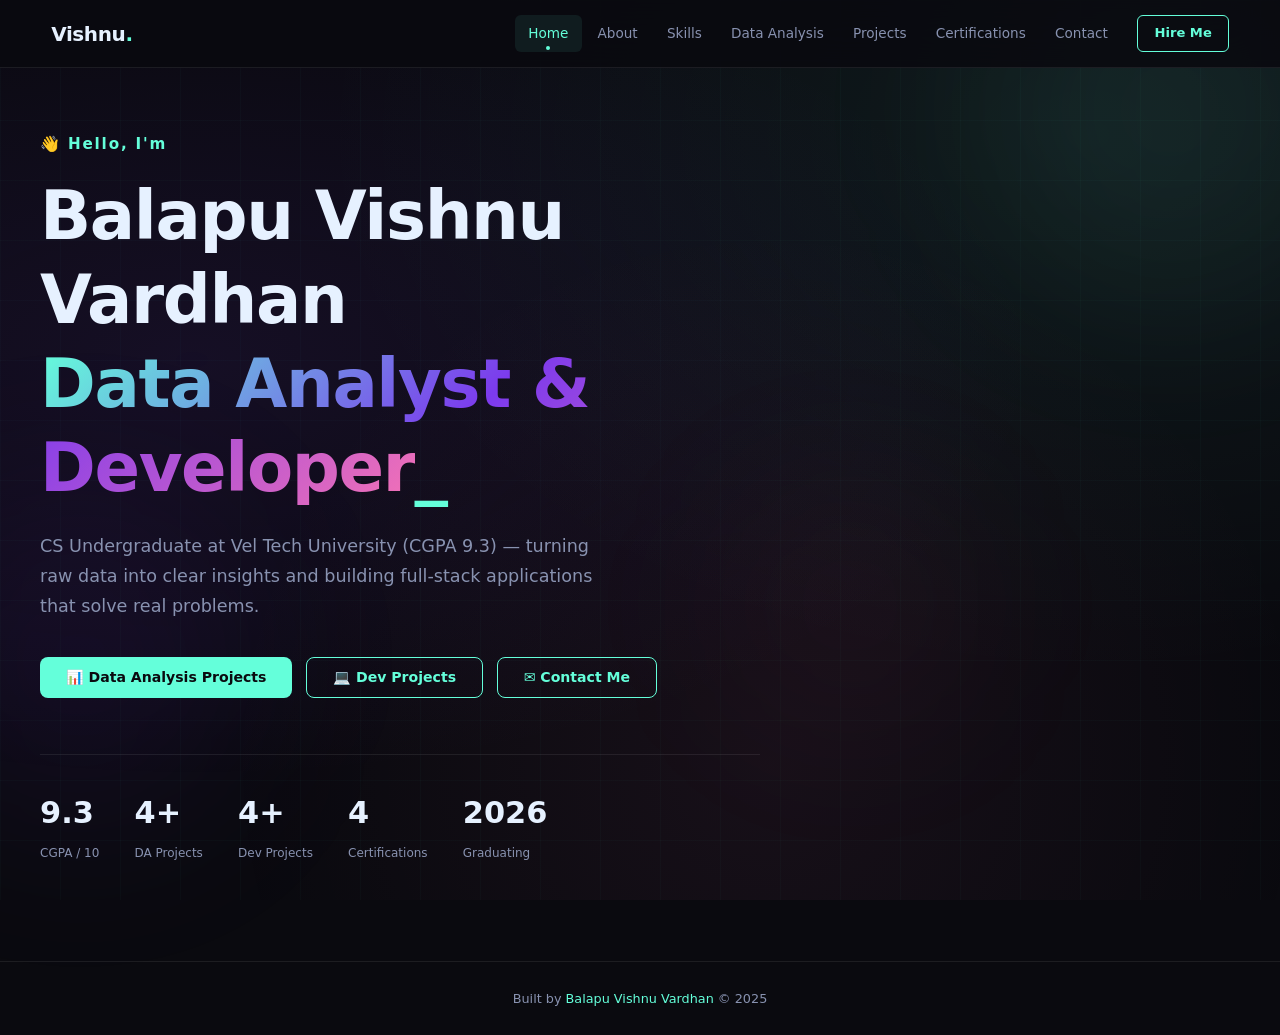
==== commit bea20b13: "Rebuild as true SPA: single index.html, navbar shows only active section" ====
--- a/index.html
+++ b/index.html
@@ -1,117 +1,567 @@
 <!DOCTYPE html>
 <html lang="en">
 <head>
-  <meta charset="UTF-8"/>
-  <meta name="viewport" content="width=device-width,initial-scale=1"/>
-  <title>Vishnu Vardhan | Portfolio</title>
-  <link rel="stylesheet" href="style.css"/>
-  <style>
-    /* HOME-SPECIFIC */
-    .hero {
-      min-height: calc(100vh - 70px);
-      display: flex; align-items: center;
-      padding: 4rem clamp(1.5rem,5vw,4rem);
-      position: relative;
-    }
-    .hero-content { max-width: 780px; }
-    .hero-greeting {
-      color: var(--accent); font-size: 1rem; font-weight: 600;
-      letter-spacing: 0.12em; margin-bottom: 1rem; display: block;
-    }
-    .hero h1 { margin-bottom: 0.5rem; }
-    .hero h1 .name { color: var(--white); }
-    .hero h1 .role {
-      background: linear-gradient(135deg, var(--accent), var(--accent2), var(--accent3));
-      -webkit-background-clip: text; -webkit-text-fill-color: transparent;
-      background-clip: text;
-    }
-    .hero-sub {
-      font-size: 1.15rem; color: var(--muted);
-      max-width: 580px; margin: 1.5rem 0 2.5rem;
-    }
-    .hero-btns { display: flex; gap: 1rem; flex-wrap: wrap; }
-    .hero-stats {
-      display: flex; gap: 2.5rem; margin-top: 4rem;
-      padding-top: 2rem; border-top: 1px solid var(--border);
-      flex-wrap: wrap;
-    }
-    .hero-stat .num { font-size: 2rem; font-weight: 800; color: var(--white); display: block; }
-    .hero-stat .lbl { font-size: 0.78rem; color: var(--muted); }
-    /* Animated cursor */
-    .cursor { animation: blink 1s step-end infinite; color: var(--accent); }
-    @keyframes blink { 50% { opacity: 0; } }
-    /* Floating orbs */
-    .orb {
-      position: fixed; border-radius: 50%; filter: blur(80px);
-      pointer-events: none; z-index: -1; animation: float 8s ease-in-out infinite;
-    }
-    .orb1 { width: 400px; height: 400px; background: rgba(100,255,218,0.06); top: -100px; right: -100px; }
-    .orb2 { width: 350px; height: 350px; background: rgba(124,58,237,0.08); bottom: 100px; left: -100px; animation-delay: -3s; }
-    .orb3 { width: 250px; height: 250px; background: rgba(244,114,182,0.05); top: 50%; right: 20%; animation-delay: -6s; }
-    @keyframes float {
-      0%,100% { transform: translateY(0) scale(1); }
-      50% { transform: translateY(-30px) scale(1.05); }
-    }
-    /* Quick links row */
-    .quick-nav {
-      display: flex; flex-wrap: wrap; gap: 0.75rem;
-      margin-top: 1.5rem;
-    }
-    .quick-nav a {
-      display: flex; align-items: center; gap: 0.4rem;
-      font-size: 0.82rem; color: var(--muted);
-      padding: 0.45rem 1rem; border-radius: 50px;
-      border: 1px solid var(--border);
-      transition: var(--transition);
-    }
-    .quick-nav a:hover { color: var(--accent); border-color: rgba(100,255,218,0.3); background: rgba(100,255,218,0.05); }
-  </style>
+<meta charset="UTF-8"/>
+<meta name="viewport" content="width=device-width,initial-scale=1"/>
+<title>Balapu Vishnu Vardhan | Portfolio</title>
+<style>
+/* ══════════════════════════════════════
+   RESET & VARIABLES
+══════════════════════════════════════ */
+*,*::before,*::after{box-sizing:border-box;margin:0;padding:0}
+:root{
+  --bg:#0a0a0f;--bg2:#0d0d18;--bg3:#12121f;
+  --glass:rgba(255,255,255,0.04);--border:rgba(255,255,255,0.08);
+  --accent:#64ffda;--accent2:#7c3aed;--accent3:#f472b6;
+  --text:#ccd6f6;--muted:#8892b0;--white:#e6f1ff;
+  --nav-h:68px;--r:12px;
+  --tr:all 0.3s cubic-bezier(0.4,0,0.2,1);
+}
+html{scroll-behavior:smooth;font-size:16px}
+body{background:var(--bg);color:var(--text);font-family:'Segoe UI',system-ui,sans-serif;
+  line-height:1.7;min-height:100vh;overflow-x:hidden}
+body::before{content:'';position:fixed;inset:0;z-index:-2;
+  background-image:linear-gradient(rgba(100,255,218,0.025) 1px,transparent 1px),
+    linear-gradient(90deg,rgba(100,255,218,0.025) 1px,transparent 1px);
+  background-size:60px 60px}
+body::after{content:'';position:fixed;inset:0;z-index:-1;
+  background:radial-gradient(ellipse at 15% 40%,rgba(124,58,237,0.1) 0%,transparent 55%),
+             radial-gradient(ellipse at 85% 15%,rgba(100,255,218,0.07) 0%,transparent 50%),
+             radial-gradient(ellipse at 60% 85%,rgba(244,114,182,0.06) 0%,transparent 50%)}
+::-webkit-scrollbar{width:5px}
+::-webkit-scrollbar-track{background:var(--bg)}
+::-webkit-scrollbar-thumb{background:var(--accent2);border-radius:3px}
+h1,h2,h3,h4{color:var(--white);font-weight:700;line-height:1.25}
+h1{font-size:clamp(2.4rem,5.5vw,4.2rem);letter-spacing:-0.02em}
+h2{font-size:clamp(1.7rem,3.5vw,2.6rem)}
+h3{font-size:1.2rem}
+p{color:var(--muted);margin-bottom:1rem}
+a{color:var(--accent);text-decoration:none;transition:var(--tr)}
+a:hover{color:var(--white)}
+
+/* ══ NAVBAR ══ */
+nav{position:fixed;top:0;left:0;right:0;height:var(--nav-h);z-index:1000;
+  background:rgba(10,10,15,0.88);backdrop-filter:blur(20px);
+  border-bottom:1px solid var(--border);
+  display:flex;align-items:center;padding:0 clamp(1rem,4vw,3.5rem);gap:1rem}
+.logo{font-size:1.25rem;font-weight:800;color:var(--white);margin-right:auto;white-space:nowrap;letter-spacing:-0.02em}
+.logo span{color:var(--accent)}
+nav ul{list-style:none;display:flex;gap:2px;align-items:center;flex-wrap:wrap}
+nav ul li a{color:var(--muted);font-size:0.85rem;font-weight:500;
+  padding:0.45rem 0.85rem;border-radius:6px;transition:var(--tr);display:block}
+nav ul li a:hover,nav ul li a.active{color:var(--accent);background:rgba(100,255,218,0.08)}
+nav ul li a.active{position:relative}
+nav ul li a.active::after{content:'';position:absolute;bottom:2px;left:50%;
+  transform:translateX(-50%);width:4px;height:4px;border-radius:50%;background:var(--accent)}
+.hire-btn{border:1px solid var(--accent);color:var(--accent);
+  padding:0.4rem 1rem;border-radius:6px;font-size:0.82rem;font-weight:600;
+  transition:var(--tr);white-space:nowrap;flex-shrink:0}
+.hire-btn:hover{background:rgba(100,255,218,0.1);color:var(--accent)}
+.burger{display:none;flex-direction:column;gap:5px;cursor:pointer;padding:4px;flex-shrink:0}
+.burger span{display:block;width:22px;height:2px;background:var(--muted);border-radius:2px;transition:var(--tr)}
+
+/* ══ SPA SECTIONS ══ */
+.page-section{display:none;min-height:calc(100vh - var(--nav-h));padding-top:var(--nav-h)}
+.page-section.active{display:block;animation:fadeUp 0.45s ease both}
+@keyframes fadeUp{from{opacity:0;transform:translateY(18px)}to{opacity:1;transform:translateY(0)}}
+
+/* ══ LAYOUT ══ */
+.container{max-width:1080px;margin:0 auto;padding:0 clamp(1.2rem,4vw,2.5rem)}
+.section{padding:5rem 0}
+.section-tag{display:block;color:var(--accent);font-size:0.75rem;font-weight:700;
+  letter-spacing:0.18em;text-transform:uppercase;margin-bottom:0.6rem}
+.section-line{width:55px;height:3px;
+  background:linear-gradient(90deg,var(--accent),var(--accent2));
+  border-radius:2px;margin:0.75rem 0 2.5rem}
+
+/* ══ CARDS ══ */
+.card{background:var(--glass);border:1px solid var(--border);border-radius:var(--r);
+  padding:1.6rem;backdrop-filter:blur(10px);transition:var(--tr);position:relative;overflow:hidden}
+.card::before{content:'';position:absolute;inset:0;border-radius:var(--r);
+  background:linear-gradient(135deg,rgba(100,255,218,0.04),transparent);
+  opacity:0;transition:var(--tr)}
+.card:hover{border-color:rgba(100,255,218,0.22);transform:translateY(-4px);
+  box-shadow:0 18px 38px rgba(0,0,0,0.35)}
+.card:hover::before{opacity:1}
+
+/* ══ GRIDS ══ */
+.g2{display:grid;grid-template-columns:repeat(auto-fit,minmax(300px,1fr));gap:1.4rem}
+.g3{display:grid;grid-template-columns:repeat(auto-fit,minmax(240px,1fr));gap:1.2rem}
+
+/* ══ TAGS ══ */
+.tags{display:flex;flex-wrap:wrap;gap:0.45rem;margin-top:0.8rem}
+.tag{font-size:0.7rem;font-weight:600;letter-spacing:0.05em;padding:0.22rem 0.7rem;
+  border-radius:50px;background:rgba(100,255,218,0.08);color:var(--accent);
+  border:1px solid rgba(100,255,218,0.18)}
+.tag.p{background:rgba(124,58,237,0.1);color:#a78bfa;border-color:rgba(124,58,237,0.28)}
+.tag.k{background:rgba(244,114,182,0.1);color:var(--accent3);border-color:rgba(244,114,182,0.22)}
+.tag.o{background:rgba(251,146,60,0.1);color:#fb923c;border-color:rgba(251,146,60,0.22)}
+.tag.b{background:rgba(96,165,250,0.1);color:#60a5fa;border-color:rgba(96,165,250,0.22)}
+
+/* ══ BUTTONS ══ */
+.btn{display:inline-flex;align-items:center;gap:0.45rem;padding:0.7rem 1.6rem;
+  border-radius:8px;font-size:0.88rem;font-weight:600;cursor:pointer;
+  transition:var(--tr);border:none;font-family:inherit}
+.btn-p{background:var(--accent);color:var(--bg)}
+.btn-p:hover{background:#4fd1c5;color:var(--bg);transform:translateY(-2px);
+  box-shadow:0 8px 20px rgba(100,255,218,0.25)}
+.btn-o{background:transparent;color:var(--accent);border:1px solid var(--accent)}
+.btn-o:hover{background:rgba(100,255,218,0.08);transform:translateY(-2px)}
+
+/* ══ STAT BOX ══ */
+.sbox{text-align:center;padding:1.4rem;border:1px solid var(--border);
+  border-radius:var(--r);background:var(--glass)}
+.sbox .n{font-size:2rem;font-weight:800;color:var(--accent);display:block}
+.sbox .l{font-size:0.72rem;color:var(--muted);text-transform:uppercase;letter-spacing:0.1em}
+
+/* ══ TIMELINE ══ */
+.tl{position:relative;padding-left:1.8rem}
+.tl::before{content:'';position:absolute;left:0;top:0;bottom:0;width:2px;
+  background:linear-gradient(to bottom,var(--accent),var(--accent2),transparent)}
+.tl-i{position:relative;margin-bottom:2.2rem}
+.tl-i::before{content:'';position:absolute;left:-2.3rem;top:0.4rem;
+  width:10px;height:10px;border-radius:50%;background:var(--accent);
+  border:2px solid var(--bg);box-shadow:0 0 8px var(--accent)}
+.tl-date{font-size:0.76rem;color:var(--accent);font-weight:700;
+  letter-spacing:0.06em;margin-bottom:0.3rem;display:block}
+.tl-i h4{color:var(--white);margin-bottom:0.2rem}
+.tl-i p{font-size:0.88rem;margin:0}
+
+/* ══ SKILL PILLS ══ */
+.sg h4{color:var(--accent);font-size:0.75rem;letter-spacing:0.14em;
+  text-transform:uppercase;margin-bottom:0.9rem}
+.pills{display:flex;flex-wrap:wrap;gap:0.55rem}
+.pill{padding:0.38rem 0.95rem;border-radius:50px;font-size:0.82rem;
+  background:rgba(255,255,255,0.04);border:1px solid rgba(255,255,255,0.1);
+  color:var(--text);transition:var(--tr)}
+.pill:hover{border-color:var(--accent);color:var(--accent);background:rgba(100,255,218,0.06)}
+
+/* ══ PROJECT CARD ══ */
+.pcard{background:rgba(13,13,24,0.85);border:1px solid var(--border);
+  border-radius:var(--r);overflow:hidden;transition:var(--tr);
+  display:flex;flex-direction:column}
+.pcard:hover{border-color:rgba(100,255,218,0.28);transform:translateY(-5px);
+  box-shadow:0 22px 44px rgba(0,0,0,0.4)}
+.pimg{aspect-ratio:16/9;overflow:hidden;background:var(--bg3)}
+.pimg img{width:100%;height:100%;object-fit:cover;display:block}
+.pbody{padding:1.4rem;flex:1;display:flex;flex-direction:column}
+.pnum{font-size:0.72rem;color:var(--accent);font-weight:700;letter-spacing:0.1em;margin-bottom:0.4rem}
+.pbody h3{font-size:1.08rem;margin-bottom:0.4rem}
+.pbody p{font-size:0.86rem;flex:1}
+.plinks{display:flex;gap:1rem;margin-top:1.1rem}
+.plinks a{font-size:0.8rem;font-weight:600;color:var(--muted);display:flex;align-items:center;gap:0.3rem}
+.plinks a:hover{color:var(--accent)}
+
+/* ══ CERT CARD ══ */
+.ccard{display:flex;align-items:flex-start;gap:1rem;padding:1.2rem;
+  background:var(--glass);border:1px solid var(--border);border-radius:var(--r);transition:var(--tr)}
+.ccard:hover{border-color:rgba(100,255,218,0.22)}
+.ccard .ci{font-size:1.7rem;flex-shrink:0;line-height:1}
+.ccard h4{font-size:0.93rem;margin-bottom:0.15rem}
+.ccard p{font-size:0.78rem;margin:0}
+
+/* ══ FORM ══ */
+.fg{margin-bottom:1.1rem}
+.fg label{display:block;font-size:0.8rem;color:var(--muted);margin-bottom:0.35rem;letter-spacing:0.04em}
+.fg input,.fg textarea,.fg select{width:100%;padding:0.7rem 0.95rem;
+  background:rgba(255,255,255,0.04);border:1px solid var(--border);
+  border-radius:8px;color:var(--white);font-size:0.88rem;font-family:inherit;
+  transition:var(--tr);outline:none}
+.fg input:focus,.fg textarea:focus,.fg select:focus{border-color:var(--accent);background:rgba(100,255,218,0.04)}
+.fg textarea{resize:vertical;min-height:120px}
+.fg select option{background:#0d0d18}
+
+/* ══ ADD PANEL ══ */
+.add-panel{background:rgba(100,255,218,0.03);border:1px dashed rgba(100,255,218,0.25);
+  border-radius:var(--r);padding:1.8rem;margin-top:1.5rem;display:none}
+.add-panel h3{color:var(--accent);margin-bottom:1.2rem}
+.ok{color:#4ade80;font-size:0.83rem;margin-top:0.6rem;display:none}
+
+/* ══ CONTACT ══ */
+.contact-grid{display:grid;grid-template-columns:1fr 1.3fr;gap:3rem;align-items:start}
+.cinfo-block{margin-bottom:1.8rem;padding-bottom:1.8rem;border-bottom:1px solid var(--border)}
+.cinfo-block:last-child{border-bottom:none}
+.cinfo-block h4{color:var(--accent);font-size:0.8rem;letter-spacing:0.1em;text-transform:uppercase;margin-bottom:0.5rem}
+.cinfo-block p,.cinfo-block a{font-size:0.92rem;color:var(--text);display:block;margin-bottom:0.2rem}
+.cinfo-block a:hover{color:var(--accent)}
+.soc-link{display:flex;align-items:center;gap:0.7rem;padding:0.65rem 0.9rem;
+  background:var(--glass);border:1px solid var(--border);border-radius:8px;
+  color:var(--text);font-size:0.86rem;margin-bottom:0.6rem;transition:var(--tr)}
+.soc-link:hover{border-color:rgba(100,255,218,0.28);color:var(--accent)}
+
+/* ══ HOME HERO ══ */
+.hero{min-height:calc(100vh - var(--nav-h));display:flex;align-items:center;
+  padding:4rem clamp(1.2rem,4vw,2.5rem)}
+.hero-inner{max-width:720px}
+.hero-hi{color:var(--accent);font-size:0.95rem;font-weight:600;
+  letter-spacing:0.12em;margin-bottom:1rem;display:block}
+.hero h1{margin-bottom:0.5rem}
+.grad{background:linear-gradient(135deg,var(--accent),var(--accent2),var(--accent3));
+  -webkit-background-clip:text;-webkit-text-fill-color:transparent;background-clip:text}
+.hero-sub{font-size:1.1rem;color:var(--muted);max-width:560px;margin:1.4rem 0 2.2rem}
+.hero-btns{display:flex;gap:0.9rem;flex-wrap:wrap}
+.hero-stats{display:flex;gap:2.2rem;margin-top:3.5rem;padding-top:2rem;
+  border-top:1px solid var(--border);flex-wrap:wrap}
+.hs .n{font-size:1.9rem;font-weight:800;color:var(--white);display:block}
+.hs .l{font-size:0.75rem;color:var(--muted)}
+.cursor{animation:blink 1s step-end infinite;color:var(--accent)}
+@keyframes blink{50%{opacity:0}}
+.orb{position:fixed;border-radius:50%;filter:blur(90px);pointer-events:none;z-index:-1;
+  animation:float 9s ease-in-out infinite}
+.o1{width:380px;height:380px;background:rgba(100,255,218,0.06);top:-80px;right:-80px}
+.o2{width:320px;height:320px;background:rgba(124,58,237,0.08);bottom:80px;left:-80px;animation-delay:-4s}
+.o3{width:220px;height:220px;background:rgba(244,114,182,0.05);top:55%;right:25%;animation-delay:-7s}
+@keyframes float{0%,100%{transform:translateY(0) scale(1)}50%{transform:translateY(-28px) scale(1.04)}}
+
+/* ══ FOOTER ══ */
+footer{border-top:1px solid var(--border);padding:1.6rem 0;text-align:center;margin-top:2rem}
+footer p{font-size:0.8rem;color:var(--muted);margin:0}
+footer span{color:var(--accent)}
+
+/* ══ RESPONSIVE ══ */
+@media(max-width:800px){
+  nav ul{display:none;flex-direction:column;position:fixed;top:var(--nav-h);
+    left:0;right:0;background:rgba(10,10,15,0.97);border-bottom:1px solid var(--border);
+    padding:1rem;gap:0.2rem}
+  nav ul.open{display:flex}
+  .burger{display:flex}
+  .hire-btn{display:none}
+  .contact-grid{grid-template-columns:1fr}
+  .hero h1{font-size:2.2rem}
+}
+</style>
 </head>
 <body>
-<div id="nav-placeholder"></div>
-<div class="orb orb1"></div>
-<div class="orb orb2"></div>
-<div class="orb orb3"></div>
-
-<div class="page">
-  <section class="hero">
-    <div class="hero-content">
-      <span class="hero-greeting">👋 Hello, I'm</span>
-      <h1>
-        <span class="name">Balapu Vishnu Vardhan</span><br/>
-        <span class="role">Data Analyst &amp; Developer</span><span class="cursor">_</span>
-      </h1>
-      <p class="hero-sub">
-        CS Undergraduate at Vel Tech University (CGPA 9.3) — turning raw data into clear insights
-        and building full-stack applications that solve real problems.
-      </p>
+
+<!-- ORBS -->
+<div class="orb o1"></div>
+<div class="orb o2"></div>
+<div class="orb o3"></div>
+
+<!-- ══ NAVBAR ══ -->
+<nav>
+  <span class="logo">Vishnu<span>.</span></span>
+  <ul id="nav-links">
+    <li><a href="#" onclick="show('home')"        class="active" id="nl-home">Home</a></li>
+    <li><a href="#" onclick="show('about')"        id="nl-about">About</a></li>
+    <li><a href="#" onclick="show('skills')"       id="nl-skills">Skills</a></li>
+    <li><a href="#" onclick="show('da')"           id="nl-da">Data Analysis</a></li>
+    <li><a href="#" onclick="show('projects')"     id="nl-projects">Projects</a></li>
+    <li><a href="#" onclick="show('certs')"        id="nl-certs">Certifications</a></li>
+    <li><a href="#" onclick="show('contact')"      id="nl-contact">Contact</a></li>
+  </ul>
+  <a href="mailto:balapuvishnu@gmail.com" class="hire-btn">Hire Me</a>
+  <div class="burger" id="burger" onclick="toggleMenu()">
+    <span></span><span></span><span></span>
+  </div>
+</nav>
+
+<!-- ══════════════ HOME ══════════════ -->
+<section id="sec-home" class="page-section active">
+  <div class="hero">
+    <div class="hero-inner">
+      <span class="hero-hi">👋 Hello, I'm</span>
+      <h1>Balapu Vishnu Vardhan<br/><span class="grad">Data Analyst &amp; Developer</span><span class="cursor">_</span></h1>
+      <p class="hero-sub">CS Undergraduate at Vel Tech University (CGPA 9.3) — turning raw data into clear insights and building full-stack applications that solve real problems.</p>
       <div class="hero-btns">
-        <a href="data-analysis.html" class="btn btn-primary">View DA Projects</a>
-        <a href="projects.html"      class="btn btn-outline">Dev Projects</a>
-      </div>
-      <div class="quick-nav">
-        <a href="about.html">📋 About</a>
-        <a href="skills.html">⚡ Skills</a>
-        <a href="data-analysis.html">📊 Data Analysis</a>
-        <a href="projects.html">💻 Projects</a>
-        <a href="certifications.html">🏆 Certifications</a>
-        <a href="contact.html">✉️ Contact</a>
-        <a href="https://github.com/vishnuvardhan999-hub" target="_blank">🐙 GitHub</a>
+        <button class="btn btn-p" onclick="show('da')">📊 Data Analysis Projects</button>
+        <button class="btn btn-o" onclick="show('projects')">💻 Dev Projects</button>
+        <button class="btn btn-o" onclick="show('contact')">✉️ Contact Me</button>
       </div>
       <div class="hero-stats">
-        <div class="hero-stat"><span class="num">9.3</span><span class="lbl">CGPA / 10</span></div>
-        <div class="hero-stat"><span class="num">4+</span><span class="lbl">DA Projects</span></div>
-        <div class="hero-stat"><span class="num">4+</span><span class="lbl">Dev Projects</span></div>
-        <div class="hero-stat"><span class="num">4</span><span class="lbl">Certifications</span></div>
-      </div>
-    </div>
-  </section>
-</div>
-
-<footer>
-  <p>Built by <span>Balapu Vishnu Vardhan</span> &copy; 2025</p>
-</footer>
-
-<script src="nav.js"></script>
+        <div class="hs"><span class="n">9.3</span><span class="l">CGPA / 10</span></div>
+        <div class="hs"><span class="n">4+</span><span class="l">DA Projects</span></div>
+        <div class="hs"><span class="n">4+</span><span class="l">Dev Projects</span></div>
+        <div class="hs"><span class="n">4</span><span class="l">Certifications</span></div>
+        <div class="hs"><span class="n">2026</span><span class="l">Graduating</span></div>
+      </div>
+    </div>
+  </div>
+  <footer><p>Built by <span>Balapu Vishnu Vardhan</span> &copy; 2025</p></footer>
+</section>
+
+<!-- ══════════════ ABOUT ══════════════ -->
+<section id="sec-about" class="page-section">
+  <div class="container"><div class="section">
+    <span class="section-tag">Who I Am</span>
+    <h2>About Me</h2>
+    <div class="section-line"></div>
+    <div class="g2" style="align-items:start;gap:3rem;margin-bottom:3.5rem">
+      <div>
+        <p style="font-size:1.02rem;color:var(--text);line-height:1.95">
+          Dedicated and adaptable Computer Science undergraduate with a robust foundation in software development, data analysis, and problem-solving. Committed to continuous learning and delivering innovative, efficient solutions.
+        </p>
+        <p>Quick learner with a proven ability to collaborate effectively and contribute to impactful projects. I love transforming messy datasets into clean insights and building scalable applications end-to-end.</p>
+        <div style="display:flex;gap:1rem;flex-wrap:wrap;margin-top:1.8rem">
+          <button class="btn btn-p" onclick="show('da')">My DA Work</button>
+          <button class="btn btn-o" onclick="show('contact')">Contact Me</button>
+        </div>
+      </div>
+      <div class="g2" style="gap:1rem">
+        <div class="sbox"><span class="n">9.3</span><span class="l">CGPA</span></div>
+        <div class="sbox"><span class="n">2026</span><span class="l">Graduating</span></div>
+        <div class="sbox"><span class="n">4+</span><span class="l">DA Projects</span></div>
+        <div class="sbox"><span class="n">4+</span><span class="l">Dev Projects</span></div>
+      </div>
+    </div>
+    <h3 style="color:var(--accent);margin-bottom:2rem">Education</h3>
+    <div class="tl">
+      <div class="tl-i"><span class="tl-date">2022 — 2026</span><h4>B.Tech — Computer Science &amp; Engineering</h4><p>Vel Tech Rangarajan Dr. Sagunthala R&amp;D Institute of Science and Technology</p><div class="tags"><span class="tag">CGPA: 9.3 / 10</span></div></div>
+      <div class="tl-i"><span class="tl-date">2020 — 2022</span><h4>Intermediate (MPC)</h4><p>Sri Nalanda Junior College</p><div class="tags"><span class="tag">90%</span></div></div>
+      <div class="tl-i"><span class="tl-date">2020</span><h4>SSC</h4><p>Sri Sai Vidyalaya</p><div class="tags"><span class="tag">96%</span></div></div>
+    </div>
+    <h3 style="color:var(--accent);margin:3.5rem 0 1.5rem">Internship</h3>
+    <div class="card">
+      <div style="display:flex;justify-content:space-between;flex-wrap:wrap;gap:0.5rem;margin-bottom:1rem">
+        <h4>Frontend Developer Intern — CodeAlpha, Chennai</h4>
+      </div>
+      <p style="color:var(--accent);font-size:0.85rem;font-weight:600;margin-bottom:0.4rem">📁 Online Portfolio Builder</p>
+      <ul style="margin-left:1.2rem;font-size:0.88rem;color:var(--muted);margin-bottom:1rem">
+        <li>Built responsive portfolio builder using HTML, CSS &amp; JavaScript — cut setup time by <strong style="color:var(--text)">70%</strong>.</li>
+        <li>Implemented layouts across 5+ screen sizes for seamless mobile &amp; desktop access.</li>
+      </ul>
+      <p style="color:var(--accent);font-size:0.85rem;font-weight:600;margin-bottom:0.4rem">📁 Expense Tracker Web App</p>
+      <ul style="margin-left:1.2rem;font-size:0.88rem;color:var(--muted)">
+        <li>Budget management app supporting expense logging across <strong style="color:var(--text)">10 categories</strong>.</li>
+        <li>Integrated 3 chart types (bar, pie, trend line) for spending visualization.</li>
+      </ul>
+      <div class="tags"><span class="tag">HTML</span><span class="tag">CSS</span><span class="tag">JavaScript</span><span class="tag b">Charts</span><span class="tag o">Responsive</span></div>
+    </div>
+  </div></div>
+  <footer><p>Built by <span>Balapu Vishnu Vardhan</span> &copy; 2025</p></footer>
+</section>
+
+<!-- ══════════════ SKILLS ══════════════ -->
+<section id="sec-skills" class="page-section">
+  <div class="container"><div class="section">
+    <span class="section-tag">What I Know</span>
+    <h2>Technical Skills</h2>
+    <div class="section-line"></div>
+    <div class="g2" style="gap:1.4rem">
+      <div class="card"><div class="sg"><h4>💻 Languages</h4><div class="pills"><span class="pill">Java</span><span class="pill">Python</span><span class="pill">JavaScript</span></div></div></div>
+      <div class="card"><div class="sg"><h4>📊 Data Analysis &amp; Visualization</h4><div class="pills"><span class="pill">MySQL</span><span class="pill">Microsoft Excel</span><span class="pill">Tableau</span><span class="pill">Power BI</span><span class="pill">NumPy</span><span class="pill">Pandas</span><span class="pill">Matplotlib</span></div></div></div>
+      <div class="card"><div class="sg"><h4>🌐 Web Technologies</h4><div class="pills"><span class="pill">HTML</span><span class="pill">CSS</span><span class="pill">React</span><span class="pill">Angular</span><span class="pill">Node.js</span><span class="pill">Express.js</span><span class="pill">REST APIs</span></div></div></div>
+      <div class="card"><div class="sg"><h4>🗄️ Databases</h4><div class="pills"><span class="pill">MySQL</span><span class="pill">MongoDB</span></div></div></div>
+      <div class="card"><div class="sg"><h4>🔧 Tools</h4><div class="pills"><span class="pill">Git</span><span class="pill">GitHub</span><span class="pill">VS Code</span><span class="pill">Spring Boot</span><span class="pill">JWT</span><span class="pill">WebSocket</span></div></div></div>
+      <div class="card"><div class="sg"><h4>📐 Concepts</h4><div class="pills"><span class="pill">Data Cleaning</span><span class="pill">EDA</span><span class="pill">Dashboard Design</span><span class="pill">OOP</span><span class="pill">RBAC</span><span class="pill">Agile</span></div></div></div>
+    </div>
+    <div style="margin-top:2.5rem">
+      <h3 style="color:var(--accent);margin-bottom:1rem">⚡ Add a New Skill</h3>
+      <div style="display:flex;gap:0.7rem;flex-wrap:wrap;align-items:center">
+        <input id="sk-inp" type="text" placeholder="e.g. TypeScript" style="padding:0.6rem 1rem;background:rgba(255,255,255,0.04);border:1px solid var(--border);border-radius:8px;color:var(--white);font-size:0.88rem;min-width:200px"/>
+        <button class="btn btn-p" style="padding:0.6rem 1.2rem" onclick="addSkill()">Add</button>
+      </div>
+      <div id="extra-skills" style="display:flex;flex-wrap:wrap;gap:0.55rem;margin-top:1rem"></div>
+    </div>
+  </div></div>
+  <footer><p>Built by <span>Balapu Vishnu Vardhan</span> &copy; 2025</p></footer>
+</section>
+
+<!-- ══════════════ DATA ANALYSIS ══════════════ -->
+<section id="sec-da" class="page-section">
+  <div class="container"><div class="section">
+    <span class="section-tag">Data Analysis</span>
+    <h2>Data Analysis Projects</h2>
+    <div class="section-line"></div>
+    <p style="max-width:580px;margin-bottom:1.5rem">End-to-end data projects using SQL, Excel, Tableau, and Power BI — each with full datasets and detailed READMEs on GitHub.</p>
+    <a href="https://github.com/vishnuvardhan999-hub/Data-Analysis-Portfolio" target="_blank" class="btn btn-p" style="margin-bottom:3rem">🐙 Full Portfolio on GitHub</a>
+
+    <div class="g2" id="da-grid">
+      <div class="pcard">
+        <div class="pimg"><img src="images/sql-preview.svg" alt="SQL"/></div>
+        <div class="pbody"><div class="pnum">01 — SQL</div><h3>Tech Layoffs — Data Cleaning &amp; EDA</h3><p>Cleaned 1,000+ rows of global tech layoff data. Used ROW_NUMBER() for deduplication, self-joins for NULL fills, CTEs + DENSE_RANK() for rolling totals and top-5 yearly rankings.</p><div class="tags"><span class="tag">MySQL</span><span class="tag">CTE</span><span class="tag">Window Functions</span><span class="tag b">EDA</span></div><div class="plinks"><a href="https://github.com/vishnuvardhan999-hub/Data-Analysis-Portfolio/tree/main/sql" target="_blank">🔗 GitHub</a><a href="https://github.com/vishnuvardhan999-hub/Data-Analysis-Portfolio/tree/main/sql" target="_blank">📘 README</a></div></div>
+      </div>
+      <div class="pcard">
+        <div class="pimg"><img src="images/excel-preview.svg" alt="Excel"/></div>
+        <div class="pbody"><div class="pnum">02 — Excel</div><h3>Bike Buyers Sales Dashboard</h3><p>Analyzed 1,000 customer records to identify bike purchase behavior. Cleaned raw data, engineered Age Bracket with nested IFs, and built an interactive dashboard with Pivot Tables and slicers.</p><div class="tags"><span class="tag">Excel</span><span class="tag">Pivot Tables</span><span class="tag b">Slicers</span><span class="tag o">Dashboard</span></div><div class="plinks"><a href="https://github.com/vishnuvardhan999-hub/Data-Analysis-Portfolio/tree/main/excel" target="_blank">🔗 GitHub</a><a href="https://github.com/vishnuvardhan999-hub/Data-Analysis-Portfolio/tree/main/excel" target="_blank">📘 README</a></div></div>
+      </div>
+      <div class="pcard">
+        <div class="pimg"><img src="images/tableau-preview.svg" alt="Tableau"/></div>
+        <div class="pbody"><div class="pnum">03 — Tableau</div><h3>Seattle AirBnB Market Dashboard</h3><p>Explored 3,818 listings across 3 data sources. Built interactive dashboard with zipcode price map, bedroom pricing chart, weekly revenue trends and LOD expressions.</p><div class="tags"><span class="tag">Tableau</span><span class="tag b">LOD Expressions</span><span class="tag p">Map Viz</span><span class="tag">Calculated Fields</span></div><div class="plinks"><a href="https://github.com/vishnuvardhan999-hub/Data-Analysis-Portfolio/tree/main/tableau" target="_blank">🔗 GitHub</a><a href="https://github.com/vishnuvardhan999-hub/Data-Analysis-Portfolio/tree/main/tableau" target="_blank">📘 README</a></div></div>
+      </div>
+      <div class="pcard">
+        <div class="pimg"><img src="images/powerbi-preview.svg" alt="Power BI"/></div>
+        <div class="pbody"><div class="pnum">04 — Power BI</div><h3>Data Professional Survey Dashboard</h3><p>Analyzed 630-respondent survey. Used Power Query to convert salary ranges to midpoints. Revealed salary happiness of 4.27/10 and 59% career switchers into data.</p><div class="tags"><span class="tag">Power BI</span><span class="tag k">DAX</span><span class="tag p">Power Query</span><span class="tag b">Gauge Charts</span></div><div class="plinks"><a href="https://github.com/vishnuvardhan999-hub/Data-Analysis-Portfolio/tree/main/power%20bi" target="_blank">🔗 GitHub</a><a href="https://github.com/vishnuvardhan999-hub/Data-Analysis-Portfolio/tree/main/power%20bi" target="_blank">📘 README</a></div></div>
+      </div>
+    </div>
+
+    <div style="margin-top:2.5rem">
+      <button class="btn btn-o" onclick="toggleAdd('da-panel')">+ Add New DA Project</button>
+      <div class="add-panel" id="da-panel">
+        <h3>New Data Analysis Project</h3>
+        <div class="fg"><label>Title *</label><input type="text" id="da-t" placeholder="e.g. Customer Churn Analysis"/></div>
+        <div class="fg"><label>Tool / Stack *</label><input type="text" id="da-s" placeholder="e.g. Python · Pandas · Seaborn"/></div>
+        <div class="fg"><label>Description *</label><textarea id="da-d" rows="3" placeholder="What did you analyse and what techniques did you use?"></textarea></div>
+        <div class="fg"><label>GitHub Link *</label><input type="url" id="da-l" placeholder="https://github.com/..."/></div>
+        <button class="btn btn-p" onclick="addDA()">Add Project</button>
+        <div class="ok" id="da-ok">✅ Project added!</div>
+      </div>
+    </div>
+  </div></div>
+  <footer><p>Built by <span>Balapu Vishnu Vardhan</span> &copy; 2025</p></footer>
+</section>
+
+<!-- ══════════════ PROJECTS ══════════════ -->
+<section id="sec-projects" class="page-section">
+  <div class="container"><div class="section">
+    <span class="section-tag">Development</span>
+    <h2>Software Projects</h2>
+    <div class="section-line"></div>
+    <p style="max-width:560px;margin-bottom:3rem">Full-stack and web development projects built with modern technologies.</p>
+
+    <div class="g2" id="dev-grid">
+      <div class="pcard">
+        <div class="pimg" style="background:linear-gradient(135deg,#0f0f2a,#1a1a3e);display:flex;align-items:center;justify-content:center;min-height:170px"><span style="font-size:3.5rem">🏠</span></div>
+        <div class="pbody"><div class="pnum">01 — Angular · TypeScript · MySQL</div><h3>Online House Rental Management System</h3><p>Scalable rental platform for property listings, tenant registration and booking. JWT-driven access control with distinct roles for Owners, Tenants and Admins. RESTful APIs and relational MySQL schemas.</p><div class="tags"><span class="tag b">Angular</span><span class="tag">TypeScript</span><span class="tag p">REST APIs</span><span class="tag o">MySQL</span><span class="tag">JWT</span></div><div class="plinks"><a href="https://github.com/vishnuvardhan999-hub" target="_blank">🔗 GitHub</a></div></div>
+      </div>
+      <div class="pcard">
+        <div class="pimg" style="background:linear-gradient(135deg,#0a1628,#0d2137);display:flex;align-items:center;justify-content:center;min-height:170px"><span style="font-size:3.5rem">💬</span></div>
+        <div class="pbody"><div class="pnum">02 — MERN Stack · WebSocket</div><h3>Real-Time Chat Application</h3><p>High-performance messaging platform for multiple concurrent users. WebSocket for real-time delivery, JWT-based auth for session security, presence tracking and threaded interactions.</p><div class="tags"><span class="tag">MongoDB</span><span class="tag b">Express.js</span><span class="tag">React</span><span class="tag o">Node.js</span><span class="tag p">WebSocket</span><span class="tag">JWT</span></div><div class="plinks"><a href="https://github.com/vishnuvardhan999-hub" target="_blank">🔗 GitHub</a></div></div>
+      </div>
+      <div class="pcard">
+        <div class="pimg" style="background:linear-gradient(135deg,#1a0f2e,#2a1a3e);display:flex;align-items:center;justify-content:center;min-height:170px"><span style="font-size:3.5rem">📦</span></div>
+        <div class="pbody"><div class="pnum">03 — Java Full Stack · Spring Boot</div><h3>Smart Procurement &amp; Vendor Management</h3><p>Procurement automation for requisitions, approvals and purchase orders. Role-based workflows for employees, vendors and finance teams. Spring Boot backend with MySQL-driven data management.</p><div class="tags"><span class="tag b">Java</span><span class="tag p">Spring Boot</span><span class="tag o">MySQL</span><span class="tag">REST APIs</span><span class="tag k">RBAC</span></div><div class="plinks"><a href="https://github.com/vishnuvardhan999-hub" target="_blank">🔗 GitHub</a></div></div>
+      </div>
+      <div class="pcard">
+        <div class="pimg" style="background:linear-gradient(135deg,#0f1a0f,#1a2e1a);display:flex;align-items:center;justify-content:center;min-height:170px"><span style="font-size:3.5rem">💸</span></div>
+        <div class="pbody"><div class="pnum">04 — HTML · CSS · JavaScript</div><h3>Expense Tracker Web App</h3><p>Budget management app supporting expense logging across 10 spending categories. Integrated 3 interactive chart types — bar, pie, and trend line — to visualize spending at a glance.</p><div class="tags"><span class="tag o">HTML</span><span class="tag b">CSS</span><span class="tag">JavaScript</span><span class="tag k">Charts</span></div><div class="plinks"><a href="https://github.com/vishnuvardhan999-hub" target="_blank">🔗 GitHub</a></div></div>
+      </div>
+    </div>
+
+    <div style="margin-top:2.5rem">
+      <button class="btn btn-o" onclick="toggleAdd('dev-panel')">+ Add New Dev Project</button>
+      <div class="add-panel" id="dev-panel">
+        <h3>New Development Project</h3>
+        <div class="fg"><label>Title *</label><input type="text" id="dv-t" placeholder="e.g. E-Commerce Platform"/></div>
+        <div class="fg"><label>Tech Stack *</label><input type="text" id="dv-s" placeholder="e.g. React · Node.js · MongoDB"/></div>
+        <div class="fg"><label>Description *</label><textarea id="dv-d" rows="3"></textarea></div>
+        <div class="fg"><label>GitHub Link *</label><input type="url" id="dv-l" placeholder="https://github.com/..."/></div>
+        <div class="fg"><label>Emoji</label><input type="text" id="dv-e" placeholder="🚀" maxlength="4"/></div>
+        <button class="btn btn-p" onclick="addDev()">Add Project</button>
+        <div class="ok" id="dv-ok">✅ Project added!</div>
+      </div>
+    </div>
+  </div></div>
+  <footer><p>Built by <span>Balapu Vishnu Vardhan</span> &copy; 2025</p></footer>
+</section>
+
+<!-- ══════════════ CERTIFICATIONS ══════════════ -->
+<section id="sec-certs" class="page-section">
+  <div class="container"><div class="section">
+    <span class="section-tag">Achievements</span>
+    <h2>Licenses &amp; Certifications</h2>
+    <div class="section-line"></div>
+    <div class="g2" id="cert-grid">
+      <div class="ccard"><div class="ci">🏆</div><div><h4>Full Stack Development</h4><p>Matrimony &nbsp;·&nbsp; 2025</p><div class="tags"><span class="tag">Full Stack</span><span class="tag b">Web Dev</span></div></div></div>
+      <div class="ccard"><div class="ci">🎓</div><div><h4>Java Full Stack</h4><p>Wipro Talent Acquisition &nbsp;·&nbsp; 2025</p><div class="tags"><span class="tag b">Java</span><span class="tag p">Spring Boot</span></div></div></div>
+      <div class="ccard"><div class="ci">📜</div><div><h4>Frontend Development Certification</h4><p>Coursera &nbsp;·&nbsp; 2025</p><div class="tags"><span class="tag o">HTML/CSS</span><span class="tag">JavaScript</span></div></div></div>
+      <div class="ccard"><div class="ci">☕</div><div><h4>Java Programming Fundamentals</h4><p>Infosys SpringBoard &nbsp;·&nbsp; 2024</p><div class="tags"><span class="tag b">Java</span><span class="tag">OOP</span></div></div></div>
+    </div>
+    <div style="margin-top:2.5rem">
+      <button class="btn btn-o" onclick="toggleAdd('cert-panel')">+ Add New Certification</button>
+      <div class="add-panel" id="cert-panel">
+        <h3>New Certification</h3>
+        <div class="fg"><label>Title *</label><input type="text" id="ce-t" placeholder="e.g. AWS Cloud Practitioner"/></div>
+        <div class="fg"><label>Issuer &amp; Year *</label><input type="text" id="ce-i" placeholder="e.g. Amazon Web Services · 2025"/></div>
+        <div class="fg"><label>Tags (comma separated)</label><input type="text" id="ce-s" placeholder="e.g. Cloud, AWS"/></div>
+        <div class="fg"><label>Icon Emoji</label><input type="text" id="ce-e" placeholder="🏆" maxlength="4"/></div>
+        <button class="btn btn-p" onclick="addCert()">Add Certification</button>
+        <div class="ok" id="ce-ok">✅ Added!</div>
+      </div>
+    </div>
+  </div></div>
+  <footer><p>Built by <span>Balapu Vishnu Vardhan</span> &copy; 2025</p></footer>
+</section>
+
+<!-- ══════════════ CONTACT ══════════════ -->
+<section id="sec-contact" class="page-section">
+  <div class="container"><div class="section">
+    <span class="section-tag">Get In Touch</span>
+    <h2>Contact Me</h2>
+    <div class="section-line"></div>
+    <p style="max-width:480px;margin-bottom:3rem">Open to internships, full-time roles, and collaborations in data analysis and software development.</p>
+    <div class="contact-grid">
+      <div>
+        <div class="cinfo-block"><h4>📞 Phone</h4><a href="tel:+919059387828">+91 9059387828</a></div>
+        <div class="cinfo-block"><h4>✉️ Email</h4><a href="mailto:balapuvishnu@gmail.com">balapuvishnu@gmail.com</a></div>
+        <div class="cinfo-block">
+          <h4>🔗 Connect</h4>
+          <a href="https://github.com/vishnuvardhan999-hub" target="_blank" class="soc-link">🐙 github.com/vishnuvardhan999-hub</a>
+          <a href="https://linkedin.com/in/balapuvishnuvardhan" target="_blank" class="soc-link">💼 linkedin.com/in/balapuvishnuvardhan</a>
+          <a href="https://vishnuvardhan999-hub.github.io" target="_blank" class="soc-link">🌐 vishnuvardhan999-hub.github.io</a>
+        </div>
+      </div>
+      <div class="card">
+        <h3 style="margin-bottom:1.4rem">Send a Message</h3>
+        <form onsubmit="submitContact(event)">
+          <div class="fg"><label>Name</label><input type="text" id="cf-n" placeholder="Your name" required/></div>
+          <div class="fg"><label>Email</label><input type="email" id="cf-e" placeholder="your@email.com" required/></div>
+          <div class="fg"><label>Subject</label><input type="text" id="cf-s" placeholder="Internship / Collaboration"/></div>
+          <div class="fg"><label>Message</label><textarea id="cf-m" rows="4" placeholder="Hi Vishnu..." required></textarea></div>
+          <button type="submit" class="btn btn-p" style="width:100%">Send Message ✉️</button>
+          <div class="ok" id="cf-ok" style="text-align:center;margin-top:0.8rem">✅ Message sent! I'll be in touch soon.</div>
+        </form>
+      </div>
+    </div>
+  </div></div>
+  <footer><p>Built by <span>Balapu Vishnu Vardhan</span> &copy; 2025</p></footer>
+</section>
+
+<!-- ══════════════ JAVASCRIPT ══════════════ -->
+<script>
+// ── SPA ROUTING ──
+var sections = ['home','about','skills','da','projects','certs','contact'];
+function show(id) {
+  sections.forEach(function(s){
+    document.getElementById('sec-'+s).classList.remove('active');
+    var nl = document.getElementById('nl-'+s);
+    if(nl) nl.classList.remove('active');
+  });
+  document.getElementById('sec-'+id).classList.add('active');
+  var nl = document.getElementById('nl-'+id);
+  if(nl) nl.classList.add('active');
+  window.scrollTo(0,0);
+  document.getElementById('nav-links').classList.remove('open');
+  return false;
+}
+// Prevent default on nav links
+document.querySelectorAll('nav ul li a').forEach(function(a){
+  a.addEventListener('click',function(e){ e.preventDefault(); });
+});
+
+// ── BURGER MENU ──
+function toggleMenu(){document.getElementById('nav-links').classList.toggle('open')}
+
+// ── TOGGLE ADD PANELS ──
+function toggleAdd(id){
+  var p = document.getElementById(id);
+  p.style.display = p.style.display==='block' ? 'none' : 'block';
+}
+
+function flash(id){var el=document.getElementById(id);el.style.display='block';setTimeout(function(){el.style.display='none'},3000)}
+function esc(s){return String(s||'').replace(/&/g,'&amp;').replace(/</g,'&lt;').replace(/>/g,'&gt;').replace(/"/g,'&quot;')}
+
+// ── ADD SKILL ──
+(function(){var s=JSON.parse(localStorage.getItem('x_skills')||'[]');s.forEach(function(v){var sp=document.createElement('span');sp.className='pill';sp.textContent=v;document.getElementById('extra-skills').appendChild(sp)})})();
+function addSkill(){var v=document.getElementById('sk-inp').value.trim();if(!v)return;var s=JSON.parse(localStorage.getItem('x_skills')||'[]');s.push(v);localStorage.setItem('x_skills',JSON.stringify(s));var sp=document.createElement('span');sp.className='pill';sp.textContent=v;document.getElementById('extra-skills').appendChild(sp);document.getElementById('sk-inp').value=''}
+
+// ── ADD DA PROJECT ──
+(function(){var s=JSON.parse(localStorage.getItem('x_da')||'[]');s.forEach(rDA)})();
+function addDA(){var p={t:document.getElementById('da-t').value.trim(),s:document.getElementById('da-s').value.trim(),d:document.getElementById('da-d').value.trim(),l:document.getElementById('da-l').value.trim()};if(!p.t||!p.s||!p.d||!p.l){alert('Fill all required fields.');return}var arr=JSON.parse(localStorage.getItem('x_da')||'[]');arr.push(p);localStorage.setItem('x_da',JSON.stringify(arr));rDA(p);['da-t','da-s','da-d','da-l'].forEach(function(id){document.getElementById(id).value=''});flash('da-ok')}
+function rDA(p){var n=document.querySelectorAll('#da-grid .pcard').length+1;var c=document.createElement('div');c.className='pcard';c.innerHTML='<div class="pimg" style="background:var(--bg3);display:flex;align-items:center;justify-content:center;min-height:160px"><span style="font-size:3rem">📊</span></div><div class="pbody"><div class="pnum">0'+n+' — Custom</div><h3>'+esc(p.t)+'</h3><p>'+esc(p.d)+'</p><div class="tags"><span class="tag">'+esc(p.s)+'</span></div><div class="plinks"><a href="'+esc(p.l)+'" target="_blank">🔗 GitHub</a></div></div>';document.getElementById('da-grid').appendChild(c)}
+
+// ── ADD DEV PROJECT ──
+(function(){var s=JSON.parse(localStorage.getItem('x_dev')||'[]');s.forEach(rDev)})();
+function addDev(){var p={t:document.getElementById('dv-t').value.trim(),s:document.getElementById('dv-s').value.trim(),d:document.getElementById('dv-d').value.trim(),l:document.getElementById('dv-l').value.trim(),e:document.getElementById('dv-e').value.trim()||'💻'};if(!p.t||!p.s||!p.d||!p.l){alert('Fill all required fields.');return}var arr=JSON.parse(localStorage.getItem('x_dev')||'[]');arr.push(p);localStorage.setItem('x_dev',JSON.stringify(arr));rDev(p);['dv-t','dv-s','dv-d','dv-l','dv-e'].forEach(function(id){document.getElementById(id).value=''});flash('dv-ok')}
+function rDev(p){var n=document.querySelectorAll('#dev-grid .pcard').length+1;var c=document.createElement('div');c.className='pcard';c.innerHTML='<div class="pimg" style="background:linear-gradient(135deg,var(--bg2),var(--bg3));display:flex;align-items:center;justify-content:center;min-height:160px"><span style="font-size:3.5rem">'+esc(p.e)+'</span></div><div class="pbody"><div class="pnum">0'+n+' — Custom</div><h3>'+esc(p.t)+'</h3><p>'+esc(p.d)+'</p><div class="tags"><span class="tag">'+esc(p.s)+'</span></div><div class="plinks"><a href="'+esc(p.l)+'" target="_blank">🔗 GitHub</a></div></div>';document.getElementById('dev-grid').appendChild(c)}
+
+// ── ADD CERTIFICATION ──
+(function(){var s=JSON.parse(localStorage.getItem('x_certs')||'[]');s.forEach(rCert)})();
+function addCert(){var c={t:document.getElementById('ce-t').value.trim(),i:document.getElementById('ce-i').value.trim(),s:document.getElementById('ce-s').value.trim(),e:document.getElementById('ce-e').value.trim()||'🏆'};if(!c.t||!c.i){alert('Fill title and issuer.');return}var arr=JSON.parse(localStorage.getItem('x_certs')||'[]');arr.push(c);localStorage.setItem('x_certs',JSON.stringify(arr));rCert(c);['ce-t','ce-i','ce-s','ce-e'].forEach(function(id){document.getElementById(id).value=''});flash('ce-ok')}
+function rCert(c){var tags=c.s?c.s.split(',').map(function(t){return'<span class="tag">'+esc(t.trim())+'</span>'}).join(''):'';var el=document.createElement('div');el.className='ccard';el.innerHTML='<div class="ci">'+esc(c.e)+'</div><div><h4>'+esc(c.t)+'</h4><p>'+esc(c.i)+'</p>'+(tags?'<div class="tags">'+tags+'</div>':'')+'</div>';document.getElementById('cert-grid').appendChild(el)}
+
+// ── CONTACT FORM ──
+function submitContact(e){e.preventDefault();var m={name:document.getElementById('cf-n').value,email:document.getElementById('cf-e').value,subject:document.getElementById('cf-s').value,msg:document.getElementById('cf-m').value,date:new Date().toLocaleString()};var arr=JSON.parse(localStorage.getItem('x_msgs')||'[]');arr.push(m);localStorage.setItem('x_msgs',JSON.stringify(arr));e.target.reset();flash('cf-ok');window.location.href='mailto:balapuvishnu@gmail.com?subject='+encodeURIComponent(m.subject||'Portfolio Contact')+'&body='+encodeURIComponent('From: '+m.name+'\nEmail: '+m.email+'\n\n'+m.msg)}
+</script>
 </body>
 </html>
